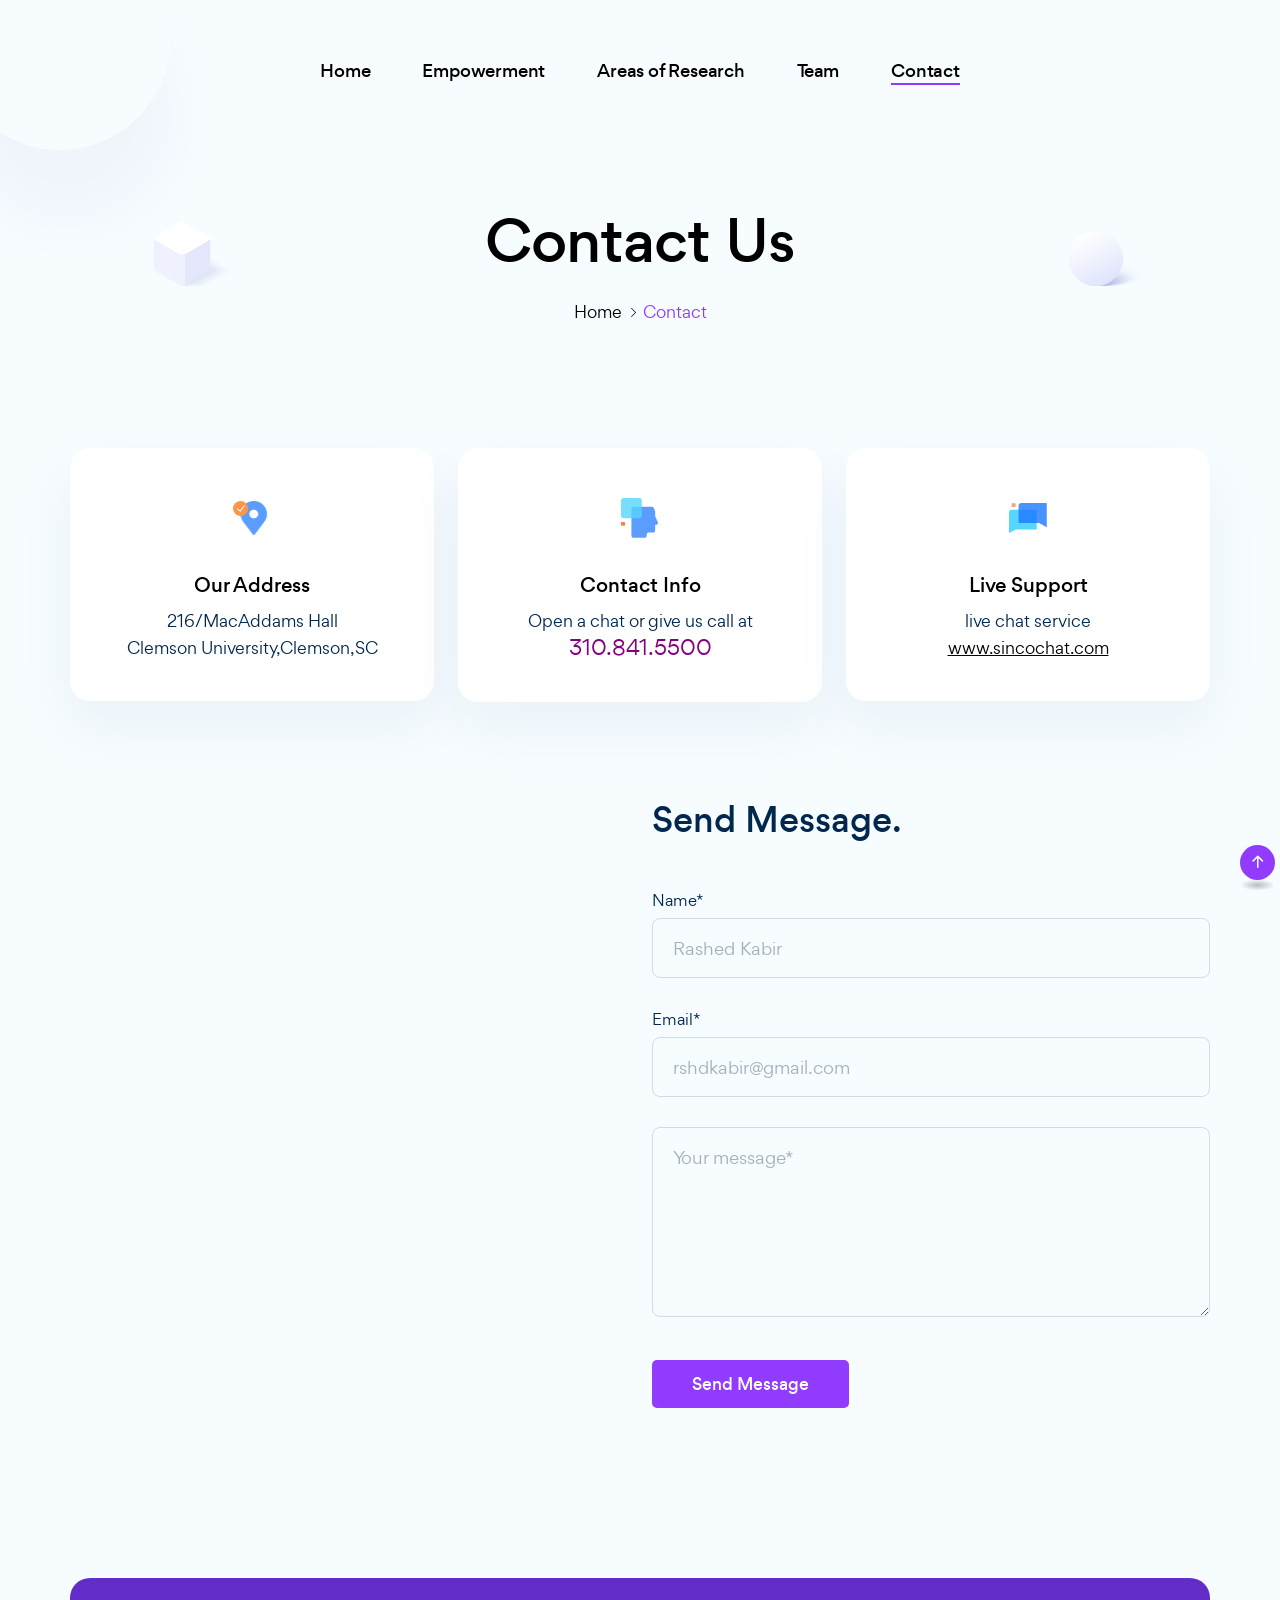
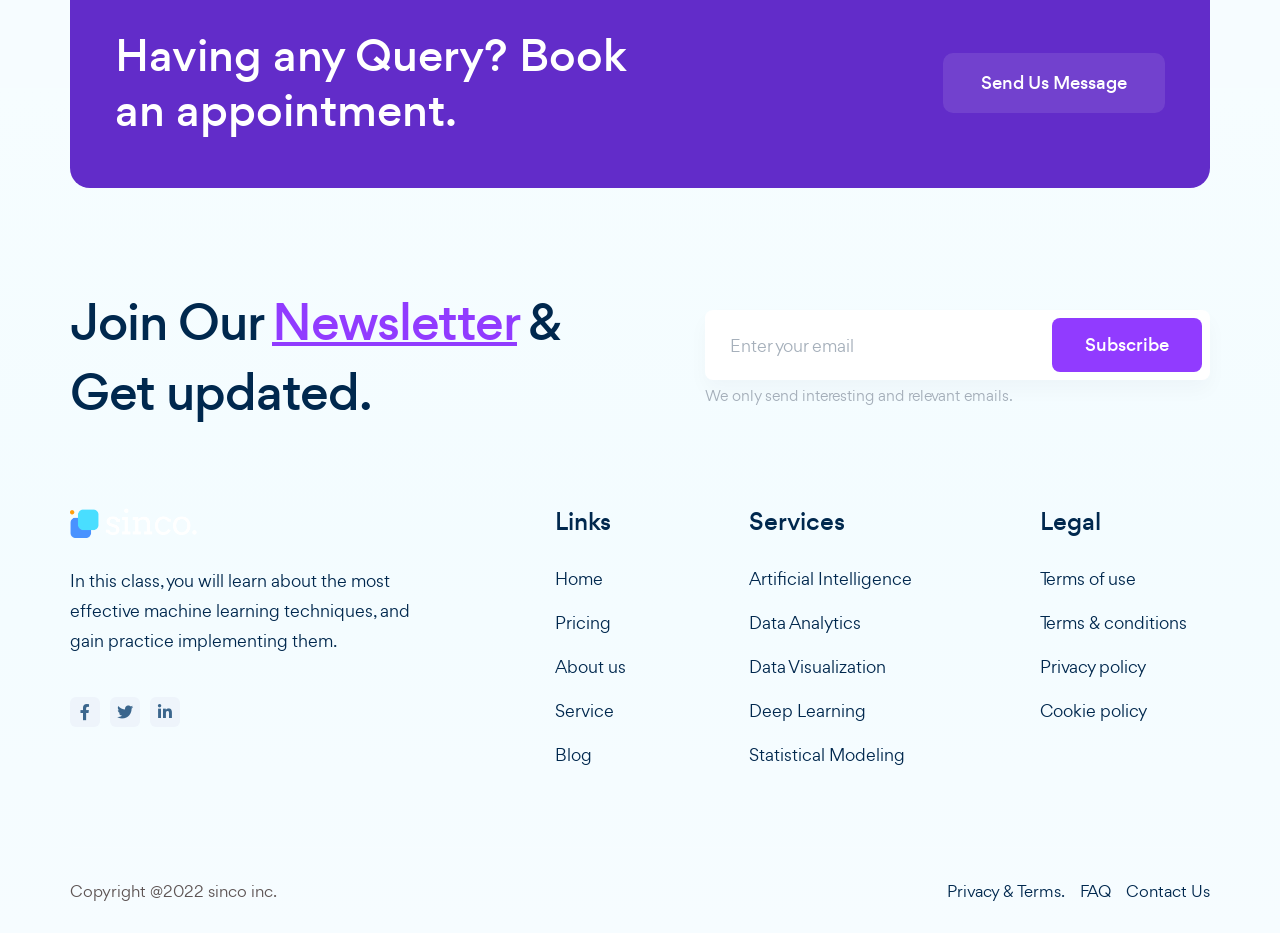
==== contact-us.html @ 226b4c55 "init" ====
<!DOCTYPE html>
<html lang="en">
	<head>
		<meta charset="UTF-8">
		<meta name="keywords" content="Data Science, Analytics, Data, sass, software company">
		<meta name="description" content="Sinco - Data Science & Analytics HTML5 Template is designed especially for the agency, multipurpose and business and those who offer business-related services.">
      	<meta property="og:site_name" content="Sinco">
      	<meta property="og:url" content="https://heloshape.com/">
      	<meta property="og:type" content="website">
      	<meta property="og:title" content="Sinco - Data Science & Analytics HTML5 Template">
		<meta name='og:image' content='images/assets/ogg.png'>
		<!-- For IE -->
		<meta http-equiv="X-UA-Compatible" content="IE=edge">
		<!-- For Resposive Device -->
		<meta name="viewport" content="width=device-width, initial-scale=1.0">
		<!-- For Window Tab Color -->
		<!-- Chrome, Firefox OS and Opera -->
		<meta name="theme-color" content="#913BFF">
		<!-- Windows Phone -->
		<meta name="msapplication-navbutton-color" content="#913BFF">
		<!-- iOS Safari -->
		<meta name="apple-mobile-web-app-status-bar-style" content="#913BFF">
		<title>Sinco - Data Science & Analytics HTML5 Template</title>
		<!-- Favicon -->
		<link rel="icon" type="image/png" sizes="56x56" href="images/fav-icon/icon.png">
		<!-- Main style sheet -->
		<link rel="stylesheet" type="text/css" href="css/style.css" media="all">
        <link rel="stylesheet" type="text/css" href="css/contact.css" media="all">
        <link rel="stylesheet" type="text/css" href="css/team.css" media="all">
		<link rel="stylesheet" type="text/css" href="css/white.css" media="all">
		<!-- responsive style sheet -->
		<link rel="stylesheet" type="text/css" href="css/responsive.css" media="all">

		<!-- Fix Internet Explorer ______________________________________-->
		<!--[if lt IE 9]>
			<script src="http://html5shiv.googlecode.com/svn/trunk/html5.js"></script>
			<script src="vendor/html5shiv.js"></script>
			<script src="vendor/respond.js"></script>
		<![endif]-->	
	</head>

	<body>
		<div class="main-page-wrapper">
			<!-- ===================================================
				Loading Transition
			==================================================== -->
			<section>
				<div id="preloader">
					<div id="ctn-preloader" class="ctn-preloader">
						<div class="animation-preloader">
							<div class="icon"><img src="images/logo/logo_01.svg" alt="" class="m-auto d-block" width="38"></div>
							<div class="txt-loading mt-2">
								<span data-text-preloader="S" class="letters-loading">
									S
								</span>
								<span data-text-preloader="I" class="letters-loading">
									I
								</span>
								<span data-text-preloader="N" class="letters-loading">
									N
								</span>
								<span data-text-preloader="C" class="letters-loading">
									C
								</span>
								<span data-text-preloader="O" class="letters-loading">
									O
								</span>
							</div>
						</div>	
					</div>
				</div>
			</section>


			<!-- 
			=============================================
				Search
			============================================== 
			-->
			<div class="offcanvas offcanvas-top theme-search-form bg-three justify-content-center" tabindex="-1" id="offcanvasTop">
				<button type="button" class="close-btn tran3s" data-bs-dismiss="offcanvas" aria-label="Close"><i class="bi bi-x-lg"></i></button>
				<div class="form-wrapper">
					<form action="#">
						<input type="text" placeholder="Search Keyword....">
					</form>
				</div> <!-- /.form-wrapper -->
			</div>

	<!-- 
			=============================================
				Theme Main Menu
			============================================== 
			-->
			<header class="theme-main-menu sticky-menu theme-menu-four">
				<div class="inner-content">
					<div class="d-flex align-items-center">
						<!-- <div class="logo order-lg-0"><a href="index.html" class="d-block"><img src="images/logo/logo_03.png" alt="" width="90"></a></div> -->

						<!-- <div style="visibility: hidden;" class="right-widget d-flex align-items-center ms-auto order-lg-3">
							<div class="call-button d-none d-xl-block me-5">Call us <a href="#">(+880) 321 782 110</a></div>
							<button class="menu-search-btn tran3s" type="button" data-bs-toggle="offcanvas" data-bs-target="#offcanvasTop" aria-controls="offcanvasTop"><i class="bi bi-search"></i></button>
							<a href="contact-us.html" class="send-msg-btn tran3s d-none d-lg-block">Send us Message</a>
						</div> -->
						
						<!-- /.right-widget -->

						<nav class="navbar navbar-expand-lg order-lg-2">
							<button class="navbar-toggler d-block d-lg-none" type="button" data-bs-toggle="collapse" data-bs-target="#navbarNav" aria-controls="navbarNav" aria-expanded="false" aria-label="Toggle navigation">
						    	<span></span>
						 	</button>
						    <div class="collapse navbar-collapse" id="navbarNav">
						    	<ul class="navbar-nav">
						    		<li class="d-block d-lg-none"><div class="logo"><a href="index.html"><img src="images/logo/logo_01.png" alt="" width="130"></a></div></li>
							        <li class="nav-item dropdown">
							        	<a class="nav-link dropdown-toggle" href="index-main.html" role="button">Home</a>
							        	<ul class="dropdown-menu">
											<li><a href="#" id="home_1" class="dropdown-item"><span>Who We Are?</span></a></li>
							                <li><a href="#" id="home_2" class="dropdown-item"><span>What We do?</span></a></li>
							                <li><a href="#" id="home_3" class="dropdown-item"><span>Use Inspired AI</span></a></li>
							                <li><a href="#" id="home_4" class="dropdown-item"><span>Human-Centric Approach</span></a></li>
						                </ul>
						            </li>
						            <li class="nav-item dropdown">
							        	<a class="nav-link dropdown-toggle" href="index.empowerment.html" role="button">Empowerment</a>
							        	<ul class="dropdown-menu">
							                <li class="dropdown-submenu dropdown">
							                	<a id ="empowerment_1" class="dropdown-item dropdown-toggle" data-bs-toggle="dropdown" data-bs-auto-close="outside" aria-expanded="false" href="#"><span>The empowerment concept</span></a>
							                	<!-- <ul class="dropdown-menu">
									            	<li><a href="about-us1.html" class="dropdown-item"><span>About Us One</span></a></li>
										            <li><a href="about-us2.html" class="dropdown-item"><span>About Us Two</span></a></li>
									            </ul> -->
							                </li>
							                <li class="dropdown-submenu dropdown">
							                	<a id ="empowerment_2" class="dropdown-item dropdown-toggle" data-bs-toggle="dropdown" data-bs-auto-close="outside" aria-expanded="false" href="#"><span>Mutually beneficial</span></a>
							                	<!-- <ul class="dropdown-menu">
									            	<li><a href="service-V1.html" class="dropdown-item"><span>Service One</span></a></li>
										            <li><a href="service-V2.html" class="dropdown-item"><span>Service Two</span></a></li>
										            <li><a href="service-details-V1.html" class="dropdown-item"><span>Service Details</span></a></li>
									            </ul> -->
							                </li>
							                <li class="dropdown-submenu dropdown">
							                	<a id ="empowerment_3"class="dropdown-item dropdown-toggle" data-bs-toggle="dropdown" data-bs-auto-close="outside" aria-expanded="false" href="#"><span>Well-being</span></a>
							                	<!-- <ul class="dropdown-menu">
									            	<li><a href="team.html" class="dropdown-item"><span>Team Member</span></a></li>
										            <li><a href="team-details.html" class="dropdown-item"><span>Team Details</span></a></li>
									            </ul> -->
							                </li>
											<li class="dropdown-submenu dropdown">
							                	<a id ="empowerment_4" class="dropdown-item dropdown-toggle" data-bs-toggle="dropdown" data-bs-auto-close="outside" aria-expanded="false" href="#"><span>Evaluating in Real-life Settings</span></a>
							                	<!-- <ul class="dropdown-menu">
									            	<li><a href="team.html" class="dropdown-item"><span>Team Member</span></a></li>
										            <li><a href="team-details.html" class="dropdown-item"><span>Team Details</span></a></li>
									            </ul> -->
							                </li>
							                <!-- <li class="dropdown-submenu dropdown">
							                	<a class="dropdown-item dropdown-toggle" data-bs-toggle="dropdown" data-bs-auto-close="outside" aria-expanded="false" href="#"><span>Evaluating in real-life settings</span></a>
							                	<ul class="dropdown-menu">
									            	<li><a href="faq.html" class="dropdown-item"><span>Faq</span></a></li>
									            	<li><a href="signin.html" class="dropdown-item"><span>Signin</span></a></li>
									            	<li><a href="sign-up.html" class="dropdown-item"><span>Signup</span></a></li>
							                		<li><a href="404.html" class="dropdown-item"><span>404 Error</span></a></li>
									            </ul>
							                </li> -->
							                <!-- <li><a href="testimonial.html" class="dropdown-item"><span>Testimonials</span></a></li>
							                <li><a href="pricing.html" class="dropdown-item"><span>Our Pricing</span></a></li> -->
						                </ul>
						            </li>
						            <li class="nav-item dropdown">
										<a  class="nav-link dropdown-toggle" href="index-Areas_of_research.html" role="button">Areas of Research</a>
							        	<ul class="dropdown-menu">
							                <li><a id="Areas_of_research_1" href="#" class="dropdown-item"><span>Trustworthy AI</span></a></li>
							                <li><a id="Areas_of_research_2" href="#" class="dropdown-item"><span>Active Learning</span></a></li>
							                <li><a id="Areas_of_research_3" href="#" class="dropdown-item"><span>AI for Social Good</span></a></li>
							                <li> <a id="Areas_of_research_4" href="#" href="portfolio-details-V1.html" class="dropdown-item"><span>Crowdsourcing</span></a></li>
						                </ul>
						            </li>
							        <li class="nav-item dropdown">
							        	<a class="nav-link dropdown-toggle" href="index-team.html" role="button">Team</a>
						                <ul class="dropdown-menu">
							                <li><a href="blog-V1.html" class="dropdown-item"><span>Open Innovation</span></a></li>
							                <li><a href="blog-V2.html" class="dropdown-item"><span>Members</span></a></li>
							                <!-- <li><a href="blog-V3.html" class="dropdown-item"><span>Blog Masonary</span></a></li>
							                <li><a href="blog-V4.html" class="dropdown-item"><span>Blog Standard</span></a></li>
							                <li><a href="blog-details.html" class="dropdown-item"><span>Blog Details</span></a></li> -->
						                </ul>
						            </li>
						            <li class="nav-item active">
							        	<a class="nav-link " href="contact-us.html" role="button">Contact</a>
						            </li>
						    	</ul>
						    	<!-- Mobile Content -->
						    	<div class="mobile-content d-block d-lg-none">
						    		<div class="d-flex flex-column align-items-center justify-content-center mt-70">
						    			<a href="contact-us.html" class="send-msg-btn tran3s mb-10">Send us Message</a>
						    			<div class="call-button">Call us <a href="#">(+880) 321 782 110</a></div>
						    		</div>
						    	</div> <!-- /.mobile-content -->
						    </div>
						</nav>
					</div>
				</div> <!-- /.inner-content -->
			</header>

		
			<!-- 
			=============================================
				Theme Inner Banner
			============================================== 
			-->
			<div class="theme-inner-banner">
				<div class="container">
					<h2 class="intro-title text-center">Contact Us</h2>
					<ul class="page-breadcrumb style-none d-flex justify-content-center">
						<li><a href="index-main.html">Home</a></li>
						<li class="current-page">Contact</li>
					</ul>
					<img src="images/shape/shape_38.svg" alt="" class="shapes shape-one">
					<img src="images/shape/shape_39.svg" alt="" class="shapes shape-two">
				</div>
			</div> <!-- /.theme-inner-banner -->

			
			

			<!-- 
			=============================================
				Contact Section One
			============================================== 
			-->
			
			<div class="contact-section-one mb-170 lg-mb-120">
				<div class="container">
					<div class="row">
						<div class="col-md-4">
							<div class="address-block-two text-center mb-40 sm-mb-20">
								<div class="icon d-flex align-items-center justify-content-center m-auto"><img src="images/icon/icon_17.svg" alt=""></div>
								<h5 class="title">Our Address</h5>
								<p>216/MacAddams Hall<br>Clemson University,Clemson,SC</p>
							</div> <!-- /.address-block-two -->
						</div>
						<div class="col-md-4">
							<div class="address-block-two text-center mb-40 sm-mb-20">
								<div class="icon d-flex align-items-center justify-content-center m-auto"><img src="images/icon/icon_18.svg" alt=""></div>
								<h5 class="title">Contact Info</h5>
								<p>Open a chat or give us call at <br><a href="tel:310.841.5500" class="call">310.841.5500</a></p>
							</div> <!-- /.address-block-two -->
						</div>
						<div class="col-md-4">
							<div class="address-block-two text-center mb-40 sm-mb-20">
								<div class="icon d-flex align-items-center justify-content-center m-auto"><img src="images/icon/icon_19.svg" alt=""></div>
								<h5 class="title">Live Support</h5>
								<p>live chat service <br><a href="#" class="webaddress">www.sincochat.com</a></p>
							</div> <!-- /.address-block-two -->
						</div>
					</div>
				</div>

				<div class="mt-100 lg-mt-70">
					<div class="container">
						<div class="row gx-xxl-5">
							<div class="col-lg-6 d-flex order-lg-last">
								<div class="form-style-one">
									<h3 class="form-title pb-40 lg-pb-20">Send Message.</h3>
									<form action="inc/contact.php" id="contact-form" data-toggle="validator" novalidate="true">
										<div class="messages"></div>
										<div class="row controls">
											<div class="col-12">
												<div class="input-group-meta form-group mb-30">
													<label>Name*</label>
													<input type="text" placeholder="Rashed Kabir" name="name" required="required" data-error="Name is required.">
													<div class="help-block with-errors"></div>
												</div>
											</div>
											
											<div class="col-12">
												<div class="input-group-meta form-group mb-30">
													<label>Email*</label>
													<input type="email" placeholder="rshdkabir@gmail.com" name="email" required="required" data-error="Valid email is required.">
													<div class="help-block with-errors"></div>
												</div>
											</div>
											<div class="col-12">
												<div class="input-group-meta form-group mb-30">
													<textarea placeholder="Your message*" name="message" required="required" data-error="Please,leave us a message."></textarea>
													<div class="help-block with-errors"></div>
												</div>
											</div>
											<div class="col-12"><button class="btn-eight ripple-btn">Send Message</button></div>
										</div>
									</form>
								</div> <!-- /.form-style-one -->
							</div>

							<div class="col-lg-6 d-flex order-lg-first">
								<div class="map-area-one mt-10 me-lg-4 md-mt-50">
									<div class="mapouter">
										<div class="gmap_canvas">
											<iframe class="gmap_iframe" src="https://maps.google.com/maps?width=600&amp;height=400&amp;hl=en&amp;q=dhaka collage&amp;t=&amp;z=12&amp;ie=UTF8&amp;iwloc=B&amp;output=embed"></iframe>
										</div>
									</div>
								</div> <!-- /.map-area-one -->
							</div>
						</div>
					</div>
				</div>
			</div>


			<!-- 
			=============================================
				Fancy Short Banner Five
			============================================== 
			-->
			<div class="fancy-short-banner-five">
				<div class="container">
					<div class="bg-wrapper">
						<div class="row align-items-center">
							<div class="col-lg-6 text-center text-lg-start" data-aos="fade-right">
								<h3 class="pe-xxl-5 md-pb-20">Having any Query? Book an appointment.</h3>
							</div>
							<div class="col-lg-6 text-center text-lg-end" data-aos="fade-left">
								<a href="contact-us.html" class="msg-btn tran3s">Send Us Message</a>
							</div>
						</div>
					</div> <!-- /.bg-wrapper -->
				</div> <!-- /.container -->
			</div> <!-- /.fancy-short-banner-five -->

		

			<!--
			=====================================================
				Footer
			=====================================================
			-->
			<div class="footer-style-four space-fix-one theme-basic-footer">
				<div class="container">
					<div class="inner-wrapper">
						<div class="subscribe-area">
							<div class="row align-items-center">
								<div class="col-md-6">
									<div class="title-style-four sm-pb-20">
										<h4 class="main-title">Join Our <span>Newsletter</span> & Get updated.</h4>
									</div> <!-- /.title-style-four -->
								</div>
								<div class="col-md-6">
									<div class="subscribe-form">
										<form action="#">
											<input type="email" placeholder="Enter your email">
											<button class="ripple-btn tran3s">Subscribe</button>
										</form>
										<p>We only send interesting and relevant emails.</p>
									</div> <!-- /.subscribe-form -->
								</div>
							</div>
						</div> <!-- /.subscribe-area -->
						<div class="row">
							<div class="col-lg-4 footer-intro mb-40">
								<div class="logo"><a href="index.html"><img src="images/logo/logo_01.png" alt="" width="130"></a></div>
								<p>In this class, you will learn about the most effective machine learning techniques, and gain practice implementing them.</p>
								<ul class="d-flex social-icon style-none">
									<li><a href="#"><i class="fab fa-facebook-f"></i></a></li>
									<li><a href="#"><i class="fab fa-twitter"></i></a></li>
									<li><a href="#"><i class="fab fa-linkedin-in"></i></a></li>
								</ul>
							</div>
							<div class="col-lg-2 col-sm-4 ms-auto mb-30">
								<h5 class="footer-title">Links</h5>
								<ul class="footer-nav-link style-none">
									<li><a href="index.html">Home</a></li>
									<li><a href="pricing.html">Pricing</a></li>
									<li><a href="about-us2.html">About us</a></li>
									<li><a href="service-V1.html">Service</a></li>
									<li><a href="blog-V1.html">Blog</a></li>
								</ul>
							</div>
							<div class="col-lg-3 col-sm-4 mb-30">
								<h5 class="footer-title">Services</h5>
								<ul class="footer-nav-link style-none">
									<li><a href="service-details-V1.html">Artificial Intelligence</a></li>
									<li><a href="service-details-V1.html">Data Analytics</a></li>
									<li><a href="service-details-V1.html">Data Visualization</a></li>
									<li><a href="service-details-V1.html">Deep Learning</a></li>
									<li><a href="service-details-V1.html">Statistical Modeling</a></li>
								</ul>
							</div>
							<div class="col-xl-2 col-lg-3 col-sm-4 mb-30">
								<h5 class="footer-title">Legal</h5>
								<ul class="footer-nav-link style-none">
									<li><a href="faq.html">Terms of use</a></li>
									<li><a href="faq.html">Terms & conditions</a></li>
									<li><a href="faq.html">Privacy policy</a></li>
									<li><a href="faq.html">Cookie policy</a></li>
								</ul>
							</div>
						</div>

						<div class="bottom-footer">
							<div class="d-lg-flex justify-content-between align-items-center">
								<ul class="order-lg-1 pb-15 d-flex justify-content-center footer-nav style-none">
									<li><a href="faq.html">Privacy &amp; Terms.</a></li>
									<li><a href="faq.html">FAQ</a></li>
									<li><a href="contact-us.html">Contact Us</a></li>
								</ul>
								<p class="copyright text-center order-lg-0 pb-15">Copyright @2022 sinco inc.</p>
							</div>
						</div>
					</div> <!-- /.inner-wrapper -->
				</div>
			</div> <!-- /.footer-style-four -->


			<button class="scroll-top">
				<i class="bi bi-arrow-up-short"></i>
			</button>
			
			


		<!-- Optional JavaScript _____________________________  -->

    	<!-- jQuery first, then Bootstrap JS -->
    	<!-- jQuery -->
		<script src="vendor/jquery.min.js"></script>
		<!-- Bootstrap JS -->
		<script src="vendor/bootstrap/js/bootstrap.bundle.min.js"></script>
		<!-- AOS js -->
		<script src="vendor/aos-next/dist/aos.js"></script>
		<!-- Slick Slider -->
		<script src="vendor/slick/slick.min.js"></script>
		<!-- js Counter -->
		<script src="vendor/jquery.counterup.min.js"></script>
		<script src="vendor/jquery.waypoints.min.js"></script>
		<!-- Fancybox -->
		<script src="vendor/fancybox/dist/jquery.fancybox.min.js"></script>
		<!-- validator js -->
    	<script src="vendor/validator.js"></script>

		<!-- Theme js -->
		<script src="js/theme.js"></script>
		<script src="js/contact.js"></script>
		</div> <!-- /.main-page-wrapper -->
	</body>
</html>
---- css/style.css ----
/* CSS Document */

/* 
    Created on   : 27/01/2022.
    Theme Name   : Sinco - Data Science & Analytics HTML5 Template
    Version      : 1.0.
    Developed by : (me@heloshape.com) / (www.me.heloshape.com)
   
*/
/**
* Importing necessary  Styles.
**/
/*----- Fonts ----*/
@import url('../fonts/gordita/stylesheet.css');
/*----Bootstrap css ----- */
@import url('../vendor/bootstrap/css/bootstrap.min.css');
/*---- Navbar Css------*/
@import url('navbar.css');
/*----Framework css-----*/
@import url('framework.css');
/*----- Bootstrap Icons ----------*/
@import url('../fonts/bootstrap-icons/font-css.css');
/*---- Font Awesome Icons -------*/
@import url('../fonts/font-awesome/css/all.min.css');
/*----------- Fancybox css -------*/
@import url('../vendor/fancybox/dist/jquery.fancybox.min.css');
/*----------- Slick Slider -------*/
@import url('../vendor/slick/slick.css');
/*----Animate css----*/
@import url('animate.min.css');
@import url('custom-animation.css');
/*---- Progress bar css----*/
@import url('../vendor/skills-master/habilidades.css');
/*-------- AOS css ------*/
@import url('../vendor/aos-next/dist/aos.css');


/*========================================================================================

*************************** Start Styling Your theme from here ***************************

==========================================================================================*/
/*** 
====================================================================
  Theme Color and Root Prefix
====================================================================

 ***/
::-webkit-scrollbar{ width: 5px; }
::-webkit-scrollbar-track { background: #fff;}
::-webkit-scrollbar-thumb { background: #913BFF;border-radius: 0;}
:root {
  --text-color    : rgba(255,255,255,0.7);
  --heading       : #fff;
  --prime-one     : #0066FF;
  --prime-two     : #FF7A41;
  --prime-three   : #913BFF;
  --prime-four    : #7736FF;
  --prime-five    : #6B25FF;
  --gr-one        : linear-gradient(90.43deg, #FF8386 10.07%, #FF171D 99.78%);
}
::selection {
  background-color: #2a2a2a;
  color: #fff;
}
/*----- Switcher ----*/
#switcher {
  position: fixed;
  left: 0;
  top: 150px;
  z-index: 999;
  background: #fff;
  color: #000;
  border-radius: 50%;
  width: 35px;
  height: 35px;
  line-height: 35px;
  font-size: 16px;
  animation: rotated 8s infinite linear;
}
@media (max-width: 575px) { 
  #switcher {top: 90px}
}
/*** 
====================================================================
  Loading Transition
====================================================================

 ***/
.ctn-preloader {
  align-items: center;
  -webkit-align-items: center;
  display: flex;
  display: -ms-flexbox;
  height: 100%;
  justify-content: center;
  -webkit-justify-content: center;
  position: fixed;
  left: 0;
  top: 0;
  width: 100%;
  z-index: 999999;
  background: #330C80;
}
.ctn-preloader .animation-preloader {
  position: absolute;
  z-index: 100;
  text-align: center;
}
.ctn-preloader .animation-preloader .icon {display: inline-block; position: relative;}
.ctn-preloader .animation-preloader .txt-loading {user-select: none;}
.ctn-preloader .animation-preloader .txt-loading .letters-loading:before {
  animation: letters-loading 4s infinite;
  color: var(--prime-three);
  content: attr(data-text-preloader);
  left: 0;
  opacity: 0;
  top:0;
  line-height: 30px;
  position: absolute;
}
.ctn-preloader .animation-preloader .txt-loading .letters-loading {
  font-family: 'gorditabold';
  letter-spacing: 12px;
  display: inline-block;
  color: rgb(145 59 255 / 15%);
  position: relative;
  font-size: 30px;
  line-height: 30px;
}
.ctn-preloader .animation-preloader .txt-loading .letters-loading:nth-child(2):before {animation-delay: 0.2s;}
.ctn-preloader .animation-preloader .txt-loading .letters-loading:nth-child(3):before {animation-delay: 0.4s;}
.ctn-preloader .animation-preloader .txt-loading .letters-loading:nth-child(4):before {animation-delay: 0.6s;}
.ctn-preloader .animation-preloader .txt-loading .letters-loading:nth-child(5):before {animation-delay: 0.8s;}
.ctn-preloader .animation-preloader .txt-loading .letters-loading:nth-child(6):before { animation-delay: 1s;}
.ctn-preloader .animation-preloader .txt-loading .letters-loading:nth-child(7):before { animation-delay: 1.2s;}
.ctn-preloader .animation-preloader .txt-loading .letters-loading:nth-child(8):before { animation-delay: 1.4s;}
.loaded .animation-preloader {
  opacity: 0;
  transition: 0.3s ease-out;
}
@keyframes spinner {
  to {
    transform: rotateZ(360deg);
  }
}
@keyframes letters-loading {
  0%,
  75%,
  100% {
    opacity: 0;
    transform: rotateY(-90deg);
  }

  25%,
  50% {
    opacity: 1;
    transform: rotateY(0deg);
  }
}
@media screen and (max-width: 500px) {
  .ctn-preloader .animation-preloader .txt-loading .letters-loading {font-size: 40px; letter-spacing: 10px;}
}
/*^^^^^^^^^^^^^^^^^^^^ Global Prefix ^^^^^^^^^^^^^^^^^^^^^*/
.main-page-wrapper {overflow-x:hidden;}
body {
  font-family: 'gorditaregular';
  font-weight: normal;
  font-size: 20px;
  position: relative;
  line-height: 2em;
  color: var(--text-color);
  background: #330C80;
}
.body-bg-two {background: #651dff;}
.h1,h1,.h2,h2,.h3,h3,.h4,h4,.h5,h5,.h6,h6 {color: var(--heading); font-weight: normal;}
.h1,h1 {font-size: 80px;}
.h2,h2 {font-size: 52px;}
.h3,h3 {font-size: 36px;}
.h4,h4 {font-size: 24px;}
.h5,h5 {font-size: 24px; font-family: 'gorditamedium';}
.h6,h6 {font-size: 20px; font-family: 'gorditamedium';}
::-webkit-input-placeholder {color: rgba(255,255,255, 0.6);}
:-ms-input-placeholder { color: rgba(255,255,255, 0.6);}
::placeholder {color: rgba(255,255,255, 0.6);}
/*^^^^^^^^^^^^^^^^^^^^ Prefix Classes ^^^^^^^^^^^^^^^^^^^^^*/
.tran3s,.svg path {transition: all 0.3s ease-in-out;}
.tran4s {transition: all 0.4s ease-in-out;}
.tran5s {transition: all 0.5s ease-in-out;}
.tran6s {transition: all 0.6s ease-in-out;}
.text-lg {font-size: 24px;}
.style-none {list-style: none; padding-left: 0; margin-bottom: 0;}
.shapes {position: absolute; z-index: -1;}
.border-top {border-top: 1px solid rgba(255, 255, 255, 0.2) !important;}
.border-bottom {border-bottom: 1px solid rgba(255, 255, 255, 0.2) !important;}
/*^^^^^^^^^^^^^^^^^^^^ Scroll Top ^^^^^^^^^^^^^^^^^^^^^*/
.scroll-top {
  width:35px;
  height:35px;
  line-height: 35px;
  position: fixed;
  bottom: 20px;
  right: 5px;
  z-index: 99;
  text-align: center;
  color: #fff;
  font-size: 25px;
  cursor: pointer;
  border-radius: 50%;
  background: var(--prime-three);
  display: none;
  transition: all 0.3s ease-in-out;
}
.scroll-top:after {
  position: absolute;
  z-index: -1;
  content: '';
  top: 100%;
  left: 5%;
  height: 10px;
  width: 90%;
  opacity: 1;
  background: radial-gradient(ellipse at center, rgba(0, 0, 0, 0.25) 0%, rgba(0, 0, 0, 0) 80%);
}
/*^^^^^^^^^^^^^^^^^^^^ Section Title ^^^^^^^^^^^^^^^^^^^^^^*/
.title-style-one .sc-title {
  display: inline-block;
  line-height: 30px;
  border-radius: 20px;
  background: rgba(255, 255, 255, 0.1);
  padding: 0 18px;
  font-size: 13px;
  text-transform: uppercase;
  letter-spacing: 2px;
  color: #fff;
  margin-bottom: 20px;
}
.title-style-one .sc-title-two {
  line-height: 30px;
  font-size: 15px;
  text-transform: uppercase;
  letter-spacing: 2px;
  color: rgba(0, 40, 78, 0.5);
  margin-bottom: 14px;
}
.title-style-one .sc-title-three {
  font-family: 'gorditamedium';
  display: inline-block;
  line-height: 30px;
  border-radius: 20px;
  background: rgba(255, 255, 255, 0.1);
  padding: 0 21px;
  font-size: 12px;
  text-transform: uppercase;
  letter-spacing: 2px;
  color: rgba(255, 255, 255, 0.75);
  margin-bottom: 20px;
}
.title-style-one .sc-title-four {
  font-size: 16px;
  text-transform: uppercase;
  letter-spacing: 2px;
  color: rgba(255, 255, 255, 0.8);
  margin-bottom: 2px;
}
.title-style-one .sub-title {font-size: 21px; line-height: 1.65em;}
.title-style-one.white-vr .sub-title {color: rgba(255, 255, 255, 0.8);}
.title-style-one .sc-title-five {
  font-family: 'gorditamedium';
  display: inline-block;
  line-height: 28px;
  border-radius: 5px;
  background: rgba(255, 255, 255, 0.1);
  padding: 0 20px;
  font-size: 13px;
  text-transform: uppercase;
  letter-spacing: 2px;
  color: rgba(255, 255, 255, 0.7);
  margin-bottom: 12px
}
.title-style-one .main-title {
  font-family: 'gorditamedium';
  font-size: 58px;
  line-height: 1.34em;
  letter-spacing: -1px;
}
.title-style-one.white-vr .main-title {color: #fff;}
.title-style-one .main-title.md {font-size: 39px;}
.title-style-two .sc-title {
  font-size: 15px;
  text-transform: uppercase;
  letter-spacing: 2px;
  color: rgba(255, 255, 255, 0.7);
  margin-bottom: 2px;
}
.title-style-two .main-title {
  font-family: 'gorditamedium';
  font-size: 72px;
  line-height: 1.15em;
  color: #fff;
}
.title-style-two .sub-title {
  color: #fff;
  font-size: 21px;
  line-height: 1.65em;
  padding-top: 25px;
}
.title-style-three .main-title {
  font-family: 'gorditamedium';
  font-size: 60px;
  line-height: 1.31em;
  letter-spacing: -1px;
  margin: 0;
}
.title-style-three .main-title span {
  color: var(--prime-three);
  text-decoration: underline;
  text-decoration-thickness: 4px;
}
.title-style-three .sc-title {
  display: inline-block;
  line-height: 28px;
  border-radius: 15px;
  background: rgba(145, 59, 255, 0.15);
  padding: 0 18px;
  font-size: 12px;
  text-transform: uppercase;
  letter-spacing: 1.5px;
  color: #fff;
  margin-bottom: 20px;
}
.title-style-four .main-title {
  font-family: 'gorditamedium';
  font-size: 50px;
  line-height: 1.4em;
  letter-spacing: -1px;
  margin: 0;
}
.title-style-four .main-title span {
  color: var(--prime-three);
  text-decoration: underline;
  text-decoration-thickness: 4px;
}
.title-style-five .main-title {
  font-family: 'gorditamedium';
  font-size: 45px;
  line-height: 1.22em;
  letter-spacing: -1px;
  margin: 0;
}
.title-style-five .upper-title {
  font-size: 14px;
  text-transform: uppercase;
  letter-spacing: 1px;
}
/*^^^^^^^^^^^^^^^^^^^^^ Theme Button ^^^^^^^^^^^^^^^^^^^^^^*/
.ripple-btn {position: relative;}
.ripple-btn:before {
  content: '';
  position: absolute;
  width: 100px;
  height: 100px;
  left: 50%;
  top: 50%;
  margin: -50px 0 0 -50px;
  transform: scale(0);
  border-radius: 50%;
  background: rgba(255, 255, 255, 0.5);
}
.ripple-btn:hover:before {
  transform: scale(1);
  opacity: 0;
  transition: all 0.5s ease-in-out;
}
body .btn-one {
  font-family: 'gorditamedium';
  font-size: 18px;
  text-transform: capitalize;
  color: #fff;
  line-height: 55px;
  border-radius: 7px;
  letter-spacing: 0.6px;
  padding: 0 45px;
  position: relative;
  background: var(--prime-one);
  z-index: 1;
  transition: all 0.3s ease-in-out;
}
body .btn-one.xs {padding: 0 26px;}
body .btn-one i {font-size: 11px; margin-left: 3px;}
body .btn-one:hover {background: var(--prime-two);}
body .btn-two {
  font-size: 17px;
  color: #fff;
  padding: 0 33px;
  line-height: 43px;
  border: 1px solid #fff;
  border-radius: 30px;
  box-shadow: 0px 15px 30px rgba(0, 38, 95, 0.02);
  transition: all 0.3s ease-in-out;
}
body .btn-two i {font-size: 12px; margin-left: 6px;}
body .btn-two:hover {
  background: var(--prime-two);
  border-color: var(--prime-two);
}
body .btn-three {
  display: inline-block;
  position: relative;
  font-size: 17px;
  color: rgba(255, 255, 255, 0.6);
  letter-spacing: 0.1px;
  line-height: initial;
}
body .btn-three:before {
  content: '';
  position: absolute;
  left: 0;
  bottom: -4px;
  height: 2px;
  width: 100%;
  background: rgba(255, 255, 255, 0.5);
}
body .btn-three a {
  font-family: 'gorditamedium';
  color: #fff;
  transition: all 0.3s ease-in-out;
}
body .btn-three a i {
  font-size: 10px;
  width: 19px;
  height: 15px;
  line-height: 15px;
  padding: 0 5px;
  background: var(--prime-two);
  text-align: center;
  color: #fff;
  border-radius: 20px;
  display: inline-block;
  vertical-align: 2px;
  margin-left: 6px;
  padding-left: 7px;
  transition: all 0.3s ease-in-out;
}
body .btn-three a:hover i,
body .btn-three.rev a i {background: var(--prime-one);}
body .btn-three a:hover {color: var(--prime-one);}
body .btn-three.rev a:hover i,
body .btn-three.color-three a:hover i {background: var(--prime-two);}
body .btn-three.rev a:hover,
body .btn-three.color-three a:hover {color: var(--prime-two);}
body .btn-three.color-three a i {background: var(--prime-three);}
body .btn-four {
  font-family: 'gorditamedium';
  font-size: 18px;
  text-transform: capitalize;
  color: #fff;
  line-height: 50px;
  border-radius: 30px;
  padding: 0 42px;
  position: relative;
  background: var(--prime-one);
  z-index: 1;
  transition: all 0.3s ease-in-out;
}
body .btn-four i{ font-size: 12px; margin-left: 4px; vertical-align: 1px; }
body .btn-four:hover {background: var(--prime-two);}
body .btn-five {
  font-family: 'gorditamedium';
  font-size: 17px;
  text-transform: capitalize;
  color: #fff;
  line-height: 45px;
  border-radius: 5px;
  padding: 0 40px;
  position: relative;
  background: var(--prime-one);
  z-index: 1;
  transition: all 0.3s ease-in-out;
}
body .btn-five:hover {background: var(--prime-two);}
body .btn-six {
  font-family: 'gorditamedium';
  font-size: 17px;
  color: #fff;
  line-height: 48px;
  border-radius: 60px;
  padding: 0 40px;
  position: relative;
  background: var(--gr-one);
  z-index: 1;
}
body .btn-six i {font-size: 12px; margin-left: 3px;}
body .btn-six:after {
  content: '';
  position: absolute;
  width: 100%;
  height: 100%;
  top: 0;
  left: 0;
  z-index: -1;
  border-radius: 60px;
  opacity: 0;
  transition: all 0.3s ease-in-out;
  background: linear-gradient(90.43deg, #FF171D 10.07%,  #FF8386 99.78%);
}
body .btn-six:hover:after {opacity: 1;}
body .btn-seven {
  font-family: 'gorditamedium';
  font-size: 17px;
  color: #fff;
  line-height: 48px;
  border: 1px solid rgba(255, 255, 255, 0.8);
  border-radius: 50px;
  padding: 0 42px;
  position: relative;
  z-index: 1;
  transition: all 0.3s ease-in-out;
}
body .btn-seven:hover {
  background: var(--prime-three);
  border-color: var(--prime-three);
  color: #fff;
}
body .btn-eight {
  font-family: 'gorditamedium';
  font-size: 17px;
  color: #fff;
  line-height: 48px;
  border-radius: 5px;
  padding: 0 40px;
  background: var(--prime-three);
  position: relative;
  z-index: 1;
  transition: all 0.3s ease-in-out;
}
body .btn-eight:hover {
  background: var(--prime-one);
}
/*^^^^^^^^^^^^^^^^^^^^^^^ Pagination ^^^^^^^^^^^^^^^^^^^^^^*/
.page-pagination-one ul {margin: 0 -6px;}
.page-pagination-one ul li {padding: 0 6px;}
.page-pagination-one ul li a {
  width: 38px;
  height: 38px;
  line-height: 38px;
  font-size: 19px;
  border: 1px solid #EDEDED;
  border-radius: 50%;
  color: #fff;
  text-align: center;
  transition: all 0.3s ease-in-out;
}
.page-pagination-one ul li.active a,
.page-pagination-one ul li a:hover,
.page-pagination-one ul li.arrow a:hover {
  border-color: var(--prime-three);
  background: var(--prime-three);
}
.page-pagination-one ul li.arrow a {background: rgba(145, 59, 255, 0.15);}
/*^^^^^^^^^^^^^^^^^^^^^ Theme Menu ^^^^^^^^^^^^^^^^^^^^^^^^*/
.theme-menu-one {padding-left: 40px; padding-right: 40px;}
.theme-menu-one .navbar {margin-left: 140px;}
.theme-main-menu {
  position: absolute;
  z-index: 99;
  top:0;
  left:0;
  right: 0;
  padding-top: 35px;
  padding-bottom: 35px;
  transition: all 0.4s ease-out;
}
.theme-main-menu.sticky-menu.fixed {
  position: fixed;
  z-index: 990;
  padding-top: 5px; 
  padding-bottom: 5px;
  background: #2a0572;
  box-shadow: 0 13px 35px -12px rgb(149 149 149 / 5%);
}
.theme-main-menu .inner-content {position: relative;}
/*.theme-main-menu .login-btn {margin-right: 35px;}
.theme-main-menu .login-btn span {
  font-family: 'gorditamedium';
  font-size: 18px;
  margin: 0 0 0 12px;
  transition: all 0.3s ease-in-out;
  color: #6B839A;
}
.theme-main-menu .login-btn:hover span {text-decoration: underline;}*/
.theme-main-menu .req-demo-btn {
  font-family: 'gorditamedium';
  font-size: 17px;
  line-height: 53px;
  color: var(--prime-two);
  padding: 0 30px;
  border: 1px solid var(--prime-two);
  border-radius: 10px;
}
.theme-main-menu .req-demo-btn:hover {background: var(--prime-two); color: #fff;}
.theme-main-menu .menu-search-btn {
  width: 50px;
  height: 50px;
  border: 1px solid rgba(255, 255, 255, 0.5);
  border-radius: 50%;
  font-size: 20px;
  color: #fff;
  margin-right: 30px;
}
.theme-main-menu .menu-search-btn:hover {background: var(--prime-one); color: #fff; border-color: var(--prime-one);}
.theme-search-form {
  background: var(--prime-one);
  border: none;
  height: 60vh;
  min-height: 420px;
  padding: 0 12px;
}
.theme-search-form.bg-two {background: var(--prime-two);}
.theme-search-form.bg-three {background: var(--prime-three);}
.theme-search-form .close-btn {
  position: absolute;
  right: 30px;
  top: 30px;
  color: rgba(255, 255, 255, 0.85);
  font-size: 22px;
  box-shadow: none;
}
.theme-search-form .close-btn:hover,.theme-search-form .close-btn:focus {color: rgba(255, 255, 255, 1);}
.theme-search-form form {
  height: 70px;
  max-width: 940px;
  margin: 0 auto;
  position: relative; 
}
.theme-search-form form input {
  font-family: 'gorditamedium';
  width: 100%;
  height: 100%;
  display: block;
  border: none;
  border-bottom: 2px solid rgba(255, 255, 255, 0.8);
  border-radius: 0px;
  padding: 0;
  background: transparent;
  font-size: 40px;
  color: #fff;
}
.theme-search-form form ::-webkit-input-placeholder {color: rgba(255, 255, 255, 0.85);}
.theme-search-form form :-ms-input-placeholder { color: rgba(255, 255, 255, 0.85);}
.theme-search-form form ::placeholder {color: rgba(255, 255, 255, 0.85);}
/*^^^^^^^^^^^^^^^^^^^^^ Theme Menu Two ^^^^^^^^^^^^^^^^^^^^^^^^*/
.theme-main-menu.theme-menu-two {padding-top: 25px;}
.theme-main-menu.sticky-menu.fixed .top-header {display: none;}
.theme-menu-two .top-header {padding-bottom: 30px;}
.theme-main-menu .get-in-touch-btn {
  font-family: 'gorditamedium';
  font-size: 18px;
  width: 190px;
  line-height: 50px;
  border: 1px solid var(--prime-one);
  background: var(--prime-one);
  color: #fff;
  text-align: center;
  border-radius: 8px;
  transition: all 0.3s ease-in-out;
}
.theme-main-menu .get-in-touch-btn:hover {
  background: transparent;
}
.theme-main-menu .call-button {
  font-family: 'gorditamedium';
  font-size: 17px;
}
.theme-main-menu .call-button a {
  color: #fff;
  text-decoration: underline;
  margin-left: 8px;
  transition: all 0.3s ease-in-out;
}
.theme-main-menu .lang-dropdown button {
  font-family: 'gorditamedium';
  color: #6B839A;
  font-size: 16px;
  border: none;
  padding: 0 15px 0 0;
  line-height: initial;
  position: relative;
}
.theme-main-menu .lang-dropdown button:after {display: none;}
.theme-main-menu .lang-dropdown button:before {
  content: "\f282";
  font-family: bootstrap-icons !important;
  position: absolute;
  right: 0;
  font-size: 13px;
  line-height: 23px;
}
.theme-main-menu .lang-dropdown .dropdown-menu {
  border: 1px solid rgba(0, 0, 0, 0.05);
  padding: 0;
  min-width: 130px;
}
.theme-main-menu .lang-dropdown .dropdown-item {
  line-height: 35px;
  padding: 0 15px;
  font-size: 15px;
  transition: all 0.3s ease-in-out;
}
.theme-main-menu .lang-dropdown .dropdown-item:hover {background: var(--prime-one); color: #fff;}
.theme-main-menu.theme-menu-two .login-btn {margin-right: 80px;}
/*^^^^^^^^^^^^^^^^^^^^^ Theme Menu Three ^^^^^^^^^^^^^^^^^^^^^^^^*/
.theme-menu-three .navbar .navbar-nav .nav-link {color: #fff;}
.theme-menu-three .navbar .navbar-nav .nav-item.active .nav-link,
.theme-menu-three .navbar .navbar-nav .nav-item:hover .nav-link {color: var(--prime-two);}
.theme-main-menu.theme-menu-three .menu-search-btn,
.theme-main-menu.theme-menu-three .req-demo-btn {
  border-color: #fff;
  color: #fff;
}
.theme-main-menu.theme-menu-three .menu-search-btn:hover,
.theme-main-menu.theme-menu-three .req-demo-btn:hover {
  background: var(--prime-two);
  border-color: var(--prime-two);
}
.theme-main-menu.theme-menu-three.sticky-menu.fixed {background: #5218d3;}
/*^^^^^^^^^^^^^^^^^^^^^ Theme Menu Four ^^^^^^^^^^^^^^^^^^^^^^^^*/
.theme-menu-four {
  padding-left: 40px; 
  padding-right: 40px;
}
.theme-menu-four .navbar {margin-left: 145px;}
.theme-menu-four:before {
  content: '';
  position: absolute;
  border-radius: 50%;
  width: 220px;
  height: 220px;
  left: -50px;
  top: -70px;
  background: rgba(255, 255, 255, 0.05);
  box-shadow: 6px 73px 62px rgba(0, 12, 119, 0.03);
  z-index: -1;
}
.theme-menu-four.sticky-menu.fixed:before {display: none;}
.theme-main-menu .send-msg-btn {
  font-family: 'gorditamedium';
  font-size: 18px;
  width: 200px;
  line-height: 55px;
  color: #fff;
  background: var(--prime-three);
  text-align: center;
  border-radius: 9px;
  transition: all 0.3s ease-in-out;
}
.theme-main-menu .send-msg-btn:hover {background: var(--prime-one);}
.theme-main-menu.theme-menu-four .menu-search-btn:hover {
  background: var(--prime-three); 
  border-color: var(--prime-three);
}
.theme-menu-four .navbar .navbar-nav .nav-link:before {
  content: '';
  position: absolute;
  width: 100%;
  height: 2px;
  background: var(--prime-three);
  left: 0;
  bottom: 13px;
  transform: scale(0 , 1);
  transform-origin: 0 100%;
  opacity: 0;
  transition: all 0.3s ease-in-out;
}
.theme-menu-four .navbar .navbar-nav .nav-item.active .nav-link:before,
.theme-menu-four .navbar .navbar-nav .nav-item:hover .nav-link:before {
  opacity: 1;
  transform: scale(1.0);
}
.theme-menu-four .navbar .dropdown-menu .dropdown:hover>.dropdown-item,
.theme-menu-four .navbar .dropdown-menu .dropdown-item.active,
.theme-menu-four .navbar .dropdown-menu .dropdown-item:hover {background: var(--prime-three);}
.theme-menu-four .navbar .dropdown-toggle::after,
.theme-menu-four .navbar-toggler {background: var(--prime-three);}
/*^^^^^^^^^^^^^^^^^^^^^ Theme Hero Banner One ^^^^^^^^^^^^^^^^^^^^^^^^*/
.hero-banner-one {
  position: relative;
  z-index: 1;
  padding: 220px 0 100px;
}
.hero-banner-one .slogan {
  display: inline-block;
  line-height: initial;
  border-radius: 20px;
  padding: 5px 10px 5px 20px;
  background: rgba(255, 255, 255, 0.1);
  font-size: 16px;
  color: #fff;
  letter-spacing: 0.7px;
}
.hero-banner-one .slogan strong {font-weight: bold;}
.hero-banner-one .slogan i {
  font-size: 12px;
  width: 30px;
  line-height: 22px;
  background: #738BAE;
  text-align: center;
  color: #fff;
  border-radius: 20px;
  display: inline-block;
  margin-left: 18px;
  padding-left: 3px;
  transition: all 0.3s ease-in-out;
}
.hero-banner-one .slogan:hover i {background: var(--prime-one);}
.hero-banner-one .hero-heading {
  font-size: 82px;
  font-family: 'gorditamedium';
  line-height: 1.18em;
  margin: 42px 0 55px;
  letter-spacing: -1px;
}
.hero-banner-one .help-btn {
  font-size: 16px;
  color: rgba(255, 255, 255, 0.85);
  letter-spacing: 0.4px;
}
.hero-banner-one .help-btn a {
  color: var(--prime-two);
  text-decoration: underline;
  transition: all 0.3s ease;
}
.hero-banner-one .help-btn a:hover {letter-spacing: 0.6px;}
.hero-banner-one .illustration-holder {
  position: absolute;
  right: 0;
  top: 0;
  bottom: 0;
  left: 0;
  padding: 11% 3% 0 0;
  z-index: -1;
}
.hero-banner-one .illustration-holder .main-illustration {max-width: 45%;}
.hero-banner-one .illustration-holder .bg-shape {
  right: 0;
  top: 58px;
}
.hero-banner-one .illustration-holder .shape-one {
  top: 37%;
  right: 22.7%;
  width: 2.25%;
  animation: jumpTwo 7s infinite linear;
}
.hero-banner-one .illustration-holder .shape-two {
  top: 35%;
  right: 6%;
  width: 2.72%;
  animation: jumpThree 7s infinite linear;
}
.hero-banner-one .illustration-holder .shape-three {
  top: 74%;
  right: 31.7%;
  width: 1.52%;
  animation: jumpFour 4s infinite linear;
}
.hero-banner-one .illustration-holder .shape-four {
  top: 81%;
  right: 26.9%;
  width: 1.52%;
  animation: jumpFive 4s infinite linear;
}
.hero-banner-one .illustration-holder .shape-five {
  top: 92%;
  right: 10.9%;
  width: 1.52%;
  animation: jumpFour 4s infinite linear;
}
.hero-banner-one .illustration-holder .shape-six {
  top: 79%;
  right: 2.9%;
  width: 1.52%;
  animation: jumpFive 4s infinite linear;
}
.hero-banner-one .illustration-holder .shape-seven {
  top: 85%;
  right: 13.9%;
  width: 7.26%;
  animation: prXOne 4s infinite linear;
}
.hero-banner-one .illustration-holder .card-one {
  position: absolute;
  width: 300px;
  right: 32%;
  bottom: 2%;
  padding: 22px 15px 15px 95px;
  background: #482A9F;
  border-radius: 14px;
  box-shadow: 0px 25px 60px rgba(0, 106, 204, 0.05);
  animation: jumpFive 5s infinite linear;
  z-index: 1;
}
.hero-banner-one .illustration-holder h6 {
  font-family: 'gorditamedium';
  font-size: 20px;
  line-height: 1.35em;
  margin: 0;
}
.hero-banner-one .illustration-holder .info {
  display: block;
  font-size: 12px;
  text-transform: uppercase;
  letter-spacing: 1.5px;
  margin-top: 8px;
}
.hero-banner-one .illustration-holder .card-one .icon {
  width: 44px;
  height: 44px;
  font-size: 20px;
  color: #fff;
  text-align: center;
  line-height: 44px;
  position: absolute;
  left: 25px;
  top: 25px;
  border-radius: 50%;
  background: var(--prime-two);
}
.hero-banner-one .illustration-holder .card-two {
  position: absolute;
  width: 230px;
  right: 17%;
  bottom: -9%;
  padding: 20px 5px;
  text-align: center;
  background: #482A9F;
  border-radius: 10px;
  box-shadow: 0px 25px 60px rgba(5, 77, 142, 0.06);
  animation: jumpFour 5s infinite linear;
  z-index: 1;
}
.hero-banner-one .illustration-holder .card-two .icon {
  width: 25px;
  height: 25px;
  font-size: 14px;
  color: #fff;
  text-align: center;
  line-height: 25px;
  position: absolute;
  right: -12px;
  top: -12px;
  border-radius: 50%;
  background: var(--prime-one);
}
/*^^^^^^^^^^^^^^^^^^^^^ Feature Section One ^^^^^^^^^^^^^^^^^^^^^^^^*/
.fancy-feature-one .sub-heading {line-height: 1.8em;}
.fancy-feature-one .slider-wrapper {
  position: absolute;
  top: 0;
  bottom: 0;
  right: -11vw;
  width: 72vw;
  margin: 0 -24px;
}
.block-style-one {
  background: #482A9F;
  border-radius: 20px;
  padding: 65px 30px 50px;
  transition: all 0.3s ease-in-out;
}
.block-style-one .icon {height: 112px;}
.block-style-one .icon img {max-height: 100%;}
.block-style-one h5 {
  font-family: 'gorditamedium';
  font-size: 24px;
  line-height: 1.66em;
  letter-spacing: 0.5px;
}
.service_slider_one .item {margin: 0 24px;}
/*^^^^^^^^^^^^^^^^^^^^^ Feature Section Two ^^^^^^^^^^^^^^^^^^^^^^^^*/
.fancy-feature-two {z-index: 3;}
.block-style-two ul.list-item li {
  font-family: 'gorditamedium';
  font-size: 19px;
  line-height: 1.7em;
  color: #fff;
  position: relative;
  padding-left: 33px;
  margin-bottom:13px;
}
.block-style-two ul.list-item li:before {
  content: "\f633";
  font-family: bootstrap-icons !important;
  font-size: 13px;
  position: absolute;
  left: 0;
  top: 1px;
  color: #fff;
}
.block-style-two .nav-tabs {border: none; margin: 40px 0 20px;}
.block-style-two .nav-tabs button {
  font-size: 17px;
  color: #fff;
  border: none;
  border-radius: 5px;
  line-height: 35px;
  padding: 0 20px;
  background: rgba(255, 255, 255, 0.1);
  margin-bottom: 12px;
}
.block-style-two .nav-tabs button.active {background: var(--prime-two); color: #fff;}
.fancy-feature-two .illustration-holder {
  position: absolute;
  left: 0;
  top: 50%;
  width: 49vw;
  z-index: -1;
  transform: translateY(-50%);
}
.fancy-feature-two .illustration-holder .shape-one {
  top: 30%;
  left: 19.5%;
  width: 2.98%;
  z-index: 1;
  animation: jumpFour 3s infinite linear;
}
.fancy-feature-two .illustration-holder .shape-two {
  top: 25%;
  right: 32.5%;
  width: 2.98%;
  z-index: 1;
  animation: jumpFive 3s infinite linear;
}
.fancy-feature-two .illustration-holder .shape-three {
  bottom: 31%;
  right: 24.5%;
  width: 2.98%;
  z-index: 1;
  animation: jumpFour 3s infinite linear;
}
.fancy-feature-two .illustration-holder .shape-four {
  top: 41.8%;
  left: 22.4%;
  width: 3.41%;
  z-index: 1;
}
.fancy-feature-two .illustration-holder .shape-five {
  top: 46.8%;
  right: 16.4%;
  width: 3.41%;
  z-index: 1;
}
.fancy-feature-two .illustration-holder .shape-six {
  top: 44.5%;
  left: 26.95%;
  width: 10.21%;
  z-index: 1;
}
.fancy-feature-two .illustration-holder .shape-seven {
  top: 44.1%;
  right: 37.6%;
  width: 14.7%;
  z-index: 1;
}
/*--- Illustration Two ---*/
.fancy-feature-two .illustration-holder-two {
  position: absolute;
  left: 0;
  top: 53%;
  width: 52.2vw;
  z-index: -1;
  transform: translateY(-50%);
}
.fancy-feature-two .illustration-holder-two .shape-one {
  top: 18.5%;
  left: 31.8%;
  width: 24%;
  z-index: 1;
  animation: jumpThree 4s infinite linear;
}
.fancy-feature-two .illustration-holder-two .shape-two {
  bottom: 27.6%;
  left: 18.7%;
  width: 8.6%;
  z-index: 1;
}
.fancy-feature-two .illustration-holder-two .shape-three {
  bottom: 28.1%;
  right: 27.99%;
  width: 8.6%;
  z-index: 1;
}
.fancy-feature-two .illustration-holder-two .shape-four {
  top: 20%;
  right: 18%;
  width: 10.5%;
  z-index: 1;
  animation: jumpFive 4s infinite linear;
}
.fancy-feature-two .illustration-holder-two .shape-five {
  top: 36%;
  left: 17%;
  width: 11%;
  z-index: 1;
  animation: jumpFour 4s infinite linear;
}
/*^^^^^^^^^^^^^^^^^^^^^ Counter Section One ^^^^^^^^^^^^^^^^^^^^^^^^*/
.counter-section-one {position: relative; z-index: 5;}
.counter-section-one.top-transform {margin-top: -110px;}
.counter-section-one .inner-container {
  padding: 30px 0 35px;
  background: #3E1295;
  box-shadow: 0px 30px 80px rgba(14, 100, 215, 0.04);
  border-radius: 30px;
  position: relative;
  z-index: 1;
}
.counter-section-one .inner-container.no-bg {box-shadow: none;}
.counter-block-one {position: relative; padding-top: 30px;}
.counter-block-one:before {
  content: '';
  position: absolute;
  width: 8px;
  height: 8px;
  border-radius: 50%;
  background: var(--prime-two);
  top: 0;
  left: calc(50% - 4px);
}
.counter-block-one.color-two:before {background: var(--prime-three);}
.counter-block-one .main-count {
  font-family: 'gorditamedium';
  font-size: 60px;
  line-height: initial;
  color: #fff;
}
/*.counter-block-one.color-two .main-count {color: var(--prime-three);}*/
.bg-color .counter-block-one .main-count {color: #fff;}
.counter-block-one p {
  font-size: 18px;
  line-height: 27px;
}
.bg-color .counter-block-one p {color: rgba(255, 255, 255, 0.8);}
.counter-section-one.fancy-bg {margin-top: -150px;}
.counter-section-one.fancy-bg .counter-block-one:before,
.counter-section-one .inner-container.no-bg .counter-block-one:before,
.counter-section-one .inner-container.bg-color .counter-block-one:before {display: none;}
.counter-section-one.fancy-bg .shape-one {
  left: 0;
  bottom: -10%;
  width: 35%;
}
.counter-section-one.fancy-bg .shape-two {
  right: 0;
  top: -9%;
  width: 46%;
}
.counter-section-one .inner-container.style-two {padding: 250px 0 45px;}
.counter-section-one .inner-container.style-two .shape-three {left: 0;bottom: -116px;}
.counter-section-one .inner-container.style-two .shape-four {right: 0;top: 0;}
/*^^^^^^^^^^^^^^^^^^^^^ Feature Section Two ^^^^^^^^^^^^^^^^^^^^^^^^*/
.fancy-feature-three {
  margin-top: -125px;
  padding: 240px 0 105px;
  background: #3a1389;
  z-index: 1;
}
.fancy-feature-three:before {
  content: '';
  position: absolute;
  top: 0;
  right: 0;
  bottom: 0;
  left: 0;
  z-index: -1;
  background: url(../images/assets/bg_02.svg) repeat center;
  background-size: cover;
}
.fancy-feature-three .illustration-holder .shape-one {
  top: 2%;
  right: 20.5%;
  width: 10.2%;
  z-index: 1;
  animation: jumpFour 3s infinite linear;
}
.fancy-feature-three .illustration-holder .shape-two {
  top: 30%;
  left: 23.5%;
  width: 4.49%;
  z-index: 1;
  animation: jumpFive 3s infinite linear;
}
.fancy-feature-three .illustration-holder .shape-three {
  bottom: 25%;
  right: 23.2%;
  width: 4.49%;
  z-index: 1;
  animation: jumpFour 3s infinite linear;
}
.fancy-feature-three .illustration-holder .shape-four {
  bottom: 18%;
  left: 24.8%;
  width: 4.2%;
  z-index: 1;
  animation: prXOne 5s infinite linear;
}
.fancy-feature-three .illustration-holder .shape-five {
  top: 16.8%;
  left: 0%;
  width: 17.7%;
  z-index: 1;
}
.fancy-feature-three .illustration-holder .shape-six {
  top: 16.8%;
  right: 0%;
  width: 17.7%;
  z-index: 1;
}
.block-style-three {
  position: relative;
  padding: 32px 20px 22px 92px;
  background: #482A9F;
  box-shadow: -20px 15px 30px rgba(0, 41, 120, 0.01);
  border-radius: 10px;
  width: 100%;
}
.block-style-three h6 {
  font-family: 'gorditamedium';
  font-size: 21px;
  margin-bottom: 16px;
}
.block-style-three p {font-size: 18px; line-height: 29px;}
.block-style-three .numb {
  font-family: 'gorditamedium';
  font-size: 20px;
  color: var(--prime-two);
  text-align: center;
  width: 45px;
  height: 45px;
  line-height: 45px;
  border: 1px solid var(--prime-two);
  border-radius: 50%;
  position: absolute;
  top: 35px;
  left: 27px;
}
/*^^^^^^^^^^^^^^^^^^^^^ Portfolio Gallery One ^^^^^^^^^^^^^^^^^^^^^^^^*/
.slick-arrow-one li {
  width: 50px;
  height: 50px;
  border-radius: 50%;
  text-align: center;
  line-height: 50px;
  color: rgba(255, 255, 255, 0.7);
  font-size: 26px;
  margin-left: 5px;
  cursor: pointer;
  transform: scale(0.8);
  transition: all 0.3s ease-in-out;
}
.slick-arrow-one li:hover {
  background: var(--prime-two); 
  color: #fff;
  transform: scale(1);
}
.portfolio-gallery-one .slider-wrapper {
  width: calc(1320px + 24vw);
  margin: 85px -20px 0;
}
.portfolio-block-one {
  position: relative;
  border-radius: 20px;
  overflow: hidden;
  z-index: 5;
}
.portfolio-block-one:before {
  content: '';
  position: absolute;
  width: 100%;
  height: 100%;
  top: 0;
  left: 0;
  background: linear-gradient(180deg, rgba(24, 52, 123, 0) 0%, rgba(48, 46, 160, 0.08) 56.67%, #330C80 100%);
  border-radius: 20px;
}
.portfolio-block-one .title {
  position: absolute;
  left: 20px;
  right: 20px;
  bottom: 20px;
  box-shadow: 0px 15px 40px rgba(0, 41, 121, 0.04);
  border-radius: 15px;
  background: #5D3BC1;
  padding: 25px 15px 30px;
  z-index: 2;
  text-align: center;
}
.portfolio-block-one .title .tag {
  font-size: 17px;
  color: rgba(255, 255, 255, 0.5);
}
.portfolio-block-one .title .pj-name {
  font-family: 'gorditamedium';
  font-size: 22px;
  color: var(--heading);
}
.portfolio-block-one:hover .title {transform: translateY(-10px);}
.portfolio-block-one:hover .title .pj-name {text-decoration: underline;}
.portfolio-block-one .hover-state {
  position: absolute;
  top: 0;
  left: 0;
  width: 100%;
  height: 100%;
  border-radius: 20px;
  background: rgba(0, 0, 0, 0.8);
  z-index: 1;
  opacity: 0;
  visibility: hidden;
}
.portfolio-block-one .hover-state a {
  display: block;
  width: 55px;
  height: 55px;
  border-radius: 50%;
  line-height: 55px;
  text-align: center;
  color: #fff;
  font-size: 35px;
  background: rgba(255, 255, 255, 0.3);
  margin: 30% auto 0;
  transform: translateY(30px);
  transition-delay: 0.1s;
}
.portfolio-block-one .hover-state a:hover {background: var(--prime-two);}
.portfolio-block-one:hover .hover-state {opacity: 1; visibility: visible;}
.portfolio-block-one:hover .hover-state a {transform: translateY(0);}
.portfolio_slider_one .item {margin: 0 20px;}
/*^^^^^^^^^^^^^^^^^^^^^ Pricing Section One ^^^^^^^^^^^^^^^^^^^^^^^^*/
.pricing-nav-one {
  margin: 35px auto 100px; 
  border:none;
  width: 196px;
  background: #F8FBFF;
  border-radius: 26px;
  padding: 5px;
}
.pricing-nav-one .nav-item .nav-link {
  font-size: 16px;
  line-height: 35px;
  border: none;
  text-align: center;
  width: 93px;
  padding: 0;
  text-align: center;
  color: rgba(0, 40, 78, 0.7);
  border-radius: 25px;
  transition: all 0.3s ease-in-out;
}
.pricing-nav-one .nav-item .nav-link.active {
  background: #fff;
  color: #00284E;
  box-shadow: 0px 5px 20px rgba(18, 2, 47, 0.08);
}
.pricing-table-area-one {
  position: relative; 
  padding-bottom: 110px;
}
.pricing-table-area-one:before {
  content: '';
  position: absolute;
  top: 16%;
  left: 0;
  right: 0;
  bottom: 0;
  z-index: -1;
  background: url(../images/assets/bg_03.svg) no-repeat center;
  background-size: cover;
}
.pricing-table-area-one .pr-table-wrapper {
  padding: 40px 5% 50px;
  background: #4E2EAA;
  box-shadow: 0px 20px 60px rgba(0, 54, 135, 0.07);
  border-radius: 20px;
  text-align: center;
}
.pricing-table-area-one .pr-table-wrapper .pack-name {
  font-family: 'gorditamedium';
  font-size: 32px;
  color: #fff;
  letter-spacing: -1px;
}
.pricing-table-area-one .pr-table-wrapper .pack-details {
  font-size: 18px;
  line-height: 30px;
  color: rgba(255, 255,255, 0.45);
  margin: 25px 0 38px;
}
.pricing-table-area-one .pr-table-wrapper .pack-details span {color: #fff;}
.pricing-table-area-one .top-banner {
  max-width: 490px;
  padding: 15px 15px 5px;
  margin: 0 auto 33px;
  background: rgba(255, 255, 255, 0.05);
  border-radius: 5px;
  text-align: left;
}
.pricing-table-area-one .top-banner .price {
  font-family: 'gorditamedium';
  font-size: 48px;
  color: var(--prime-two);
  padding-right: 20px;
}
.pricing-table-area-one .top-banner .price sup {
  font-size: 24px;
  top: -0.8em;
}
.pricing-table-area-one .top-banner span {
  font-family: 'gorditamedium';
  font-size: 22px;
  display: block;
  color: #fff;
  line-height: initial;
  margin-bottom: -10px;
}
.pricing-table-area-one .top-banner em {
  font-size: 14px;
  font-style: normal;
  color: rgba(255, 255, 255, 0.5);
}
.pricing-table-area-one .pr-feature li {
  font-size: 18px;
}
.pricing-table-area-one .trial-button {
  font-size: 17px;
  color: #91A6BB;
  padding: 0 35px;
  line-height: 45px;
  border: 1px solid #D6E0EE;
  border-radius: 30px;
  transition: all 0.3s ease-in-out;
  margin-top: 30px;
}
.pricing-table-area-one .trial-button span {
  font-family: 'gorditamedium';
  color: #fff;
  transition: all 0.3s ease-in-out;
}
.pricing-table-area-one .trial-button span i {font-size: 10px; margin-left: 5px;}
.pricing-table-area-one .trial-button:hover,
.pricing-table-area-one .pr-table-wrapper.active .trial-button {
  background: var(--prime-two);
  border-color: var(--prime-two);
  color: #fff;
}
.pricing-table-area-one .pr-table-wrapper.active .trial-button span,
.pricing-table-area-one .trial-button:hover span {color: #fff;}
.pricing-table-area-one .msg-note {
  text-align: center;
  font-size: 28px;
  line-height: 1.64em;
  color: #fff;
}
.pricing-table-area-one .msg-note a {font-family: 'gorditamedium'; text-decoration: underline; color: #fff;}
/*^^^^^^^^^^^^^^^^^^^^^ Feedback Slider One ^^^^^^^^^^^^^^^^^^^^^^^^*/
.feedback_slider_one .slick-dots {
  position: absolute;
  left: 0;
  right: 0;
  text-align: center;
  top: -105px;
  padding: 0;
  margin-bottom: 0;
}
.slick-dots li {display: inline-block;}
.slick-dots li button {
  text-indent: -50000px;
  width: 10px;
  height: 10px;
  border-radius: 50%;
  background: rgba(255, 255, 255, 0.12);
  margin: 0 5px;
  transition: all 0.3s ease-in-out;
}
.slick-dots li.slick-active button {background: #fff;}
.feedback-section-one .inner-content,
.feedback-section-four .inner-content {
  width: 130vw;
  transform: translateX(-15vw);
}
.feedback_slider_one .item {margin: 0 22px;}
.feedback-block-one {
  background: #482A9F;
  border-radius: 10px;
  position: relative;
  padding: 50px 70px 40px;
  transition: all 0.3s ease-in-out;
  margin-bottom: 70px;
}
.feedback-block-one.color-two {background: #5122d9;}
.feedback-block-one .rating li {
  font-size: 16px; 
  margin-right: 10px;
  color: #FFCC4A;
  line-height: initial;
}
.feedback-block-one p {
  font-size: 26px;
  color: #fff;
  line-height: 1.78em;
  padding: 50px 0 25px;
}
.feedback-block-one .cost {
  font-size: 18px;
  font-family: 'gorditamedium';
}
.feedback-block-one .cost span {color: #fff;}
.slick-center .feedback-block-one {
  border-color: #fff;
  box-shadow: 0px 30px 50px rgba(19, 45, 73, 0.03);
}
.feedback-section-four .feedback_slider_one .slick-dots {position: static;}
.feedback-section-four .bg-shape {left: 0; bottom: 0;}
/*^^^^^^^^^^^^^^^^^^^^^ Partner Section One ^^^^^^^^^^^^^^^^^^^^^^^^*/
.partner-section-one {
  padding: 150px 0 200px;
  margin-top: -70px;
  background: url(../images/assets/bg_04.svg) no-repeat center;
  background-size: cover;
}
.partner-logo-block-one {
  margin: 50px 12px 0;
  vertical-align: middle;
}
.partner-logo-block-one a {
  height: 75px;
  border-radius: 14px;
  background: rgba(255, 255, 255, 0.08);
  padding: 0 38px;
  box-shadow: 0px 25px 60px rgba(0, 106, 204, 0.05);
  transition: all 0.3s ease-in-out;
}
.partner-logo-block-one a:hover {transform: translateY(-5px);}
.partner-section-two {position: relative; z-index: 3;}
/*^^^^^^^^^^^^^^^^^^^^^ Blog Section One ^^^^^^^^^^^^^^^^^^^^^^^^*/
.blog-section-one {
  position: relative;
  background: #3a1389;
  z-index: 1;
}
.blog-section-one:before {
  content: '';
  position: absolute;
  left: 0;
  top: 0;
  width: 100%;
  height: 100%;
  background: url(../images/assets/bg_04.svg) no-repeat center;
  background-size: cover;
  z-index: -1;
  opacity: 0.85;
}
.blog-meta-one {
  background: #572EA8;
  border-radius: 8px;
  overflow: hidden;
  width: 100%;
  box-shadow: 0px 20px 60px rgba(0, 73, 140, 0.05);
}
.blog-meta-one:hover {transform: translateY(-5px);}
.blog-meta-one .post-img {overflow: hidden;}
.blog-meta-one .post-img a {position: relative; z-index: 2;}
.blog-meta-one .post-img a:before {
  content: '';
  position: absolute;
  width: 170px;
  height: 170px;
  border-radius: 50%;
  background: rgba(68, 109, 255, 0.8);
  right: -85px;
  bottom: -85px;
  z-index: 1;
  cursor: pointer;
  transform: scale(0);
  transition: all 0.3s ease-in-out;
}
.blog-meta-one .post-img a:after {
  content: "\f138";
  font-family: bootstrap-icons !important;
  font-size: 22px;
  color: #fff;
  position: absolute;
  right: 22px;
  bottom: 12px;
  z-index: 2;
  transform: scale(0);
  transition: all 0.3s ease-in-out;
  cursor: pointer;
}
.blog-meta-one:hover .post-img a:before,.blog-meta-one:hover .post-img a:after {transform: scale(1.0);}
.blog-meta-one .post-data {padding: 42px 32px 20px;}
.blog-meta-one .post-tag {
  font-size: 16px;
  color: #AAAAAA;
  line-height: 1.5em;
}
.blog-meta-one .post-tag a {color: #fff; transition: all 0.3s ease-in-out;}
.blog-meta-one .blog-title h5 {
  font-family: 'gorditamedium';
  font-size: 25px;
  letter-spacing: -0.5px;
  color: var(--heading);
  line-height: 1.6em;
  margin-top: 8px;
  transition: all 0.3s ease-in-out;
}
.blog-meta-one .post-tag a:hover,
.blog-meta-one .blog-title:hover h5 {text-decoration: underline;}

.blog-meta-one.color-two .post-img a:before {background: var(--prime-three);}
/*^^^^^^^^^^^^^^^^^^^^^ Address Section One ^^^^^^^^^^^^^^^^^^^^^^^^*/
.address-section-one {position: relative; z-index: 2;}
.address-section-one .shape-one {
  width: 100%;
  left: 0;
  top: 0;
}
.address-section-one .shape-two {
  top: 16%;
  left: 13%;
  width: 2.8%;
  animation: jumpThree 5s infinite linear;
}
.address-section-one .shape-three {
  top: 16%;
  right: 15%;
  animation: jumpFour 3s infinite linear;
}
.address-section-one .shape-four {
  top: 50%;
  left: 17%;
  animation: jumpFour 3s infinite linear;
}
.address-section-one .shape-five {
  top: 49%;
  right: 19%;
  animation: jumpTwo 5s infinite linear;
}
.address-section-one .inner-content {
  max-width: 1170px;
  margin: 160px auto 0;
  background: #622cc9;
  border-radius: 15px;
  position: relative;
}
.address-section-one .inner-content.color-one {
  box-shadow: 0px -30px 100px rgba(0, 37, 133, 0.03);
  margin-bottom: -100px;
  border-radius: 30px;
}
.address-block-one {padding: 50px 15px 60px 70px; width: 100%;}
.address-block-one.border-right {border-right: 1px solid rgba(255, 255, 255, 0.15);}
.address-block-one .text-meta {padding-left: 40px;}
.address-block-one .text-meta .title {
  font-family: 'gorditamedium';
  font-size: 24px; 
  margin-bottom: 10px;
}
.address-block-one .text-meta p {
  line-height: 1.75em;
  margin-bottom: 0;
}
.address-block-one .text-meta p a {font-size: 24px; color: #fff; margin-top: 5px;}
.address-block-one .text-meta p a:hover {text-decoration: underline;}
/*^^^^^^^^^^^^^^^^^^^^^ Footer ^^^^^^^^^^^^^^^^^^^^^^^^*/
.theme-basic-footer {position: relative; z-index: 1;}
.footer-style-one {padding: 110px 0 0;}
.footer-style-one .shape-one {left: 0; top: 67%;}
.footer-style-one .shape-two {
  right: 5%;
  top: 17%;
  animation: jumpTwo 3s infinite linear;
}
.footer-style-one.bg-color {background: #F8FBFF; padding-top: 200px;}
.theme-basic-footer .inner-wrapper {max-width: 1170px; margin: 0 auto;}
.theme-basic-footer .footer-title {
  font-family: 'gorditamedium';
  font-size: 24px;
  margin-bottom: 20px;
}
.theme-basic-footer .footer-intro p {
  font-size: 17px;
  line-height: 30px;
  margin: 15px 0 35px;
}
.theme-basic-footer .social-icon a {
  width: 30px;
  height: 30px;
  line-height: 30px;
  font-size: 16px;
  text-align: center;
  background: #EEF4FB;
  border-radius: 6px;
  color: #3B668D;
  margin-right: 10px;
  transition: all 0.3s ease-in-out;
}
.theme-basic-footer .social-icon a:hover {background: #738BAE; color: #fff;}
.theme-basic-footer .footer-nav-link a {
  font-size: 17px;
  line-height: 44px;
  color: var(--text-color);
  transition: all 0.2s ease-in-out;
}
.theme-basic-footer .footer-nav-link a:hover {color: #fff;}
.theme-basic-footer .newsletter p {font-size: 18px; padding: 0 0 22px; line-height: initial;}
.theme-basic-footer .newsletter p span {text-decoration: underline; color: var(--prime-two)}
.theme-basic-footer .newsletter form {
  height: 70px;
  position: relative;
  margin-bottom: 8px;
}
.theme-basic-footer .newsletter form input {
  width: 100%;
  height: 100%;
  border: 1px solid #e5ebf5;
  color: #fff;
  background: transparent;
  border-radius: 8px;
  padding: 0 125px 0 20px;
  font-size: 16px;
}

.theme-basic-footer .newsletter form button {
  position: absolute;
  font-size: 16px;
  font-family: 'gorditamedium';
  top: 8px;
  right: 8px;
  bottom: 8px;
  width: 115px;
  border-radius: 8px;
  background: var(--prime-one);
  color: #fff;
  transition: all 0.3s ease-in-out;
}
.theme-basic-footer .newsletter form button:hover {background: var(--prime-two);}
.theme-basic-footer .newsletter .info {font-size: 14px;color: #979797;}
.theme-basic-footer.footer-style-one.bg-color .bottom-footer {border-top: 1px solid #e5ebf5;}
.theme-basic-footer .bottom-footer {
  border-top: 1px solid rgba(255, 255, 255, 0.1); 
  margin-top: 40px;
  padding: 22px 0 7px;
}
.theme-basic-footer .bottom-footer .copyright {font-size: 16px;margin: 0; line-height: initial;}
.theme-basic-footer .bottom-footer .footer-nav a {
  font-size: 16px;
  color: var(--text-color);
  margin-left: 15px;
  transition: all 0.3s ease-in-out;
}
.theme-basic-footer .bottom-footer .footer-nav a:hover {color: #fff;}
/*^^^^^^^^^^^^^^^^^^^^^ Theme Hero Banner Two ^^^^^^^^^^^^^^^^^^^^^^^^*/
.hero-banner-two {padding: 85px 80px 0;}
.hero-banner-two .bg-wrapper {
  position: relative;
  z-index: 1;
  padding: 218px 0 320px;
  background: linear-gradient(119.36deg, #3f1299 15.13%, #360f83 36.6%, #330c80 89.54%);
}
.hero-banner-two .hero-heading {
  font-family: 'gorditabold';
  font-size: 82px;
  line-height: 1.15em;
  letter-spacing: -2px;
}
.hero-banner-two .demo-btn {
  font-family: 'gorditamedium';
  font-size: 18px;
  color: #fff;
  padding: 0 35px;
  line-height: 53px;
  border: 1px solid #6A5DFF;
  border-radius: 5px;
}
.hero-banner-two .demo-btn:hover {background:#6A5DFF;}
.hero-banner-two .illustration-holder {
  position: absolute;
  top: 14%;
  right: -80px;
  width: 64.51%;
  z-index: -1;
}
.hero-banner-two .illustration-holder .shape-one {
  top: 31.5%;
  left: 20%;
  width: 8.31%;
  animation: jumpTwo 4s infinite linear;
}
.hero-banner-two .illustration-holder .shape-two {
  top: 66.3%;
  left: 27.2%;
  width: 13.8%;
  z-index: 1;
  animation: prXOne 4s infinite linear;
}
.hero-banner-two .illustration-holder .shape-three {
  top: 72.3%;
  left: 34.2%;
  width: 13.8%;
  z-index: 1;
  animation: prXTwo 4s infinite linear;
}
.hero-banner-two .illustration-holder .shape-four {
  top: 83.3%;
  right: 17.6%;
  width: 6.01%;
  z-index: 1;
  animation: jumpThree 4s infinite linear;
}
.hero-banner-two .illustration-holder .shape-five {
  top: 66.5%;
  right: 0;
  width: 11.22%;
  z-index: 1;
  animation: jumpTwo 4s infinite linear;
}
.hero-banner-two .illustration-holder .shape-six {
  top: 26.5%;
  right: 3.3%;
  width: 6.82%;
  animation: jumpThree 4s infinite linear;
}
.hero-banner-two .illustration-holder .shape-seven {
  top: 3.5%;
  right: 15.3%;
  width: 15.37%;
  animation: jumpTwo 4s infinite linear;
}
.hero-banner-two .illustration-holder .card-one {
  background: #3e1295;
  box-shadow: 0px 25px 60px rgba(5, 77, 142, 0.06);
  border-radius: 10px;
  position: absolute;
  width: 260px;
  top: 12%;
  left: 18%;
  z-index: 1;
  padding: 20px 5px;
}
.hero-banner-two .illustration-holder .card-one h6 {
  font-family: 'gorditamedium';
  font-size: 20px;
  margin: 0 0 0 15px;
}
.hero-banner-two .illustration-holder .card-one .icon {
  width: 24px;
  height: 24px;
  line-height: 26px;
  border-radius: 50%;
  text-align: center;
  font-size: 12px;
  color: #fff;
  background: var(--prime-one);
}
.hero-banner-two .illustration-holder .card-two {
  position: absolute;
  background: #3e1295;
  box-shadow: 0px 25px 60px rgba(5, 77, 142, 0.06);
  border-radius: 10px;
  right: 10%;
  bottom: 38%;
  z-index: 1;
  padding: 15px 5px;
  width: 175px;
}
.hero-banner-two .illustration-holder .card-two .main-count {
  font-family: 'gorditamedium';
  font-size: 24px;
  color: var(--heading);
  line-height: initial;
}
.hero-banner-two .illustration-holder .card-two .info {font-size: 16px; margin: -6px 0 -9px;}
.hero-banner-two .illustration-holder .rating li {
  font-size: 14px;
  color: #FFCC4A;
  margin: 0 2px;
}
.hero-banner-two .illustration-holder .card-two .icon {
  width: 24px;
  height: 24px;
  line-height: 26px;
  border-radius: 50%;
  text-align: center;
  font-size: 12px;
  color: #fff;
  background: #F36EFF;
  position: absolute;
  top: -12px;
  left: -12px;
  z-index: 2;
}
/*^^^^^^^^^^^^^^^^^^^^^ Feature Section Four ^^^^^^^^^^^^^^^^^^^^^^^^*/
.fancy-feature-four {background: #3a1389; z-index: 2;}
.fancy-feature-four .inner-container {position: relative; z-index: 3;}
.fancy-feature-four:before {
  content: '';
  position: absolute;
  width: 110vw;
  height: 120px;
  background: #330C80;
  top: -60px;
  left: -5vw;
  transform: rotate(-2deg);
  z-index: 1;
}
.fancy-feature-four:after {
  content: '';
  position: absolute;
  width: 110vw;
  height: 120px;
  background: #330C80;
  bottom: -45px;
  left: -5vw;
  transform: rotate(-2deg);
  z-index: 1;
}
.fancy-feature-four .shape-one {
  right: 0;
  bottom: 5%;
  z-index: 2;
  width: 33%;
}
.fancy-feature-four .shape-two {
  left: 0;
  bottom: -3.7%;
  z-index: 2;
  width: 30%;
}
.fancy-feature-four .bg-wrapper {
  padding: 120px 0 0;
  position: relative;
}
.block-style-four {
  background: #482A9F;
  box-shadow: 0px 25px 50px rgba(0, 73, 171, 0.05);
  border-radius: 15px;
  text-align: center;
  padding: 50px 25px 70px;
  position: relative;
  width: 100%;
  transition: all 0.3s ease-in-out;
}
.block-style-four .icon {height: 52px;}
.block-style-four .icon img {max-height: 100%;}
.block-style-four h5 {
  font-family: 'gorditamedium';
  font-size: 24px;
  color: var(--heading);
  margin: 52px 0 30px;
  transition: all 0.3s ease-in-out;
}
.block-style-four h5:hover {text-decoration: underline;}
.block-style-four p {font-size: 17px; line-height: 30px; margin-bottom: 24px;}
.block-style-four .more-btn {
  position: absolute;
  bottom: 42px;
  left: 50%;
  transform: translateX(-50%);
}
.block-style-four .more-btn:hover img {transform: scale(1.1);}
/*^^^^^^^^^^^^^^^^^^^^^ Feedback Slider Two ^^^^^^^^^^^^^^^^^^^^^^^^*/
.slick-arrow-two li {
  width: 50px;
  height: 50px;
  border-radius: 50%;
  text-align: center;
  line-height: 50px;
  color: rgba(255, 255, 255, 0.8);
  font-size: 26px;
  margin-left: 2px;
  cursor: pointer;
  transform: scale(0.8);
  transition: all 0.3s ease-in-out;
}
.slick-arrow-two li:hover {
  background: rgba(255, 255, 255, 0.1);
  color: var(--prime-one);
  box-shadow: 0px 10px 20px rgba(0, 32, 145, 0.05);
  transform: scale(1);
}
.feedback-section-two {
  position: relative;
  padding: 175px 0 140px;
  background: #3a1389; 
  z-index: 2;
}
.feedback-section-two .shape-one {
  right: 0;
  top: -13px;
  z-index: 1;
}
.feedback-section-two .shape-two {
  left: 0;
  bottom: -55px;
  z-index: 2;
}
.feedback-section-two:before {
  content: '';
  position: absolute;
  width: 110vw;
  height: 120px;
  background: #330C80;
  top: -60px;
  left: -5vw;
  transform: rotate(-2deg);
  z-index: 1;
}
.feedback-section-two:after {
  content: '';
  position: absolute;
  width: 110vw;
  height: 120px;
  background: #330C80;
  bottom: -58px;
  left: -5vw;
  transform: rotate(-3deg);
  z-index: 1;
}
.feedback-section-two .inner-content {
  width: 136vw;
  transform: translateX(-18vw);
}
.feedback_slider_two .item {margin: 0 20px;}
.feedback-block-two {
  padding: 30px 50px 30px 30px;
  background: #482A9F;
  box-shadow: 0px 35px 80px rgba(76, 92, 225, 0.05);
  border-radius: 20px;
  margin-bottom: 80px;
}
.feedback-block-two .img-meta {
  border-radius: 10px;
  overflow: hidden;
  position: relative;
  width: 41%;
}
.feedback-block-two .img-meta img {
  width: 100%;
  height: 100%;
  object-fit: cover;
  object-position: top center;
}
.feedback-block-two .img-meta .video-icon {
  position: absolute;
  top: 50%;
  left: 50%;
  transform: translate(-50% ,-50%);
  width: 55px;
  height: 55px;
  text-align: center;
  line-height: 55px;
  border-radius: 50%;
  font-size: 38px;
  padding-left: 5px;
  color: var(--prime-one);
  background: rgba(255, 255, 255, 0.6);
  z-index: 1;
  transition: all 0.3s ease-in-out;
}
.feedback-block-two .img-meta .video-icon:hover {background: var(--prime-one); color: #fff;}
.feedback-block-two .text-wrapper {
  width: calc(100% - 41%);
  padding-left: 7%;
}
.feedback-block-two .text-wrapper .icon {height: 42px;}
.feedback-block-two .text-wrapper .icon img {max-height: 100%;}
.feedback-block-two .text-wrapper .camp-name {
  font-size: 17px;
  color: rgba(255, 255, 255, 0.6);
  padding: 0px 0 28px;
}
.feedback-block-two .text-wrapper p {
  line-height: 1.9em;
  margin-bottom: 35px;
  color: #fff;
}
.feedback-block-two .text-wrapper .read-btn span {
  font-family: 'gorditamedium';
  font-size: 17px;
  color: var(--heading);
}
.feedback-block-two .text-wrapper .read-btn:hover span {text-decoration: underline;}
/*^^^^^^^^^^^^^^^^^^^^^ Feature Section Five ^^^^^^^^^^^^^^^^^^^^^^^^*/
.block-style-five .codeconSkillbar {
  height: 6px;
  border-radius: 30px;
  background: rgba(68, 109, 255, 0.15);
}
.block-style-five .codeconSkillbar .skill-text span {
  font-family: 'gorditamedium';
  font-size: 16px;
  text-transform: uppercase;
  letter-spacing: 1.4px;
  float:none;
  margin: 0;
  position: absolute;
  left:0;
  top:-45px;
}
.block-style-five .codeconSkillbar .skillBar {height: 100%; border-radius: 30px;}
.block-style-five .codeconSkillbar .skillBar .PercentText {
  font-family: 'gorditamedium';
  width: 40px;
  background: #FFFFFF;
  color: rgba(21, 21, 21, 0.5);
  box-shadow: 0px 5px 20px rgba(0, 28, 99, 0.08);
  border-radius: 4px;
  margin: 0;
  line-height: 25px;
  font-size: 12px;
  text-align: center;
  float: none;
  position: absolute;
  top:-40px;
  right: 0;
}
.fancy-feature-five .illustration-holder .shape-one {
  top: 25%;
  left: 3%;
  width: 9.71%;
  animation: jumpTwo 4s infinite linear;
}
.fancy-feature-five .illustration-holder .shape-two {
  top: 16%;
  right: 7%;
  width: 11.73%;
  animation: jumpThree 4s infinite linear;
}
.fancy-feature-five .illustration-holder .shape-three {
  top: 13%;
  left: 20.5%;
  width: 14.63%;
  z-index: 1;
}
.fancy-feature-five .illustration-holder .shape-four {
  bottom: 5.5%;
  left: 2.8%;
  width: 32.3%;
}
.fancy-feature-five .illustration-holder .shape-five {
  bottom: 11.9%;
  right: 16.5%;
  width: 11.61%;
  animation: jumpTwo 4s infinite linear;
}
/*^^^^^^^^^^^^^^^^^^^^^ Feature Section Six ^^^^^^^^^^^^^^^^^^^^^^^^*/
.fancy-feature-six {z-index: 1;}
.fancy-feature-six .shape-one {
  right: 0;
  top: -31px;
  width: 38%;
}
.fancy-feature-six .shape-two {
  left: 0;
  bottom: -23px;
  width: 33%;
}
.fancy-feature-six .bg-wrapper {
  padding: 15px 95px 30px;
  background: #3E1295;
  box-shadow: 0px 30px 80px rgba(0, 60, 175, 0.07);
  border-radius: 15px;
}
.block-style-six .icon {
  width: 45px;
  height: 45px;
  background: rgba(255, 255, 255, 0.1);
  color: #fff;
  line-height: 45px;
  border-radius: 50%;
  margin: 0 auto;
  font-size: 17px;
}
.block-style-six h6 {
  font-family: 'gorditamedium';
  font-size: 20px;
  margin: 25px 0 20px;
}
.block-style-six p {font-size: 17px; line-height: 29px;}
/*^^^^^^^^^^^^^^^^^^^^^ Feedback Slider Three ^^^^^^^^^^^^^^^^^^^^^^^^*/
.feedback-section-three .shape-one {
  top: -21%;
  right: 15%;
  animation: jumpTwo 3s infinite linear;
}
.feedback-block-three .img-meta {width: 32%; height: 100%; margin-left: 2%;}
.feedback-block-three .img-meta img {
  width: 100%;
  height: 100%;
  object-fit: cover;
  object-position: top center;
}
.style-two .feedback-block-three .img-meta {
  background: #431997;
  box-shadow: 0px 20px 30px rgba(0, 30, 138, 0.06);
  border-radius: 20px;
  padding: 15px;
  margin: 0 0 50px 25px;
  width: 35%;
}
.style-two .feedback-block-three .img-meta img {border-radius: 15px;}
.feedback-block-three .text-wrapper {
  width: calc(100% - 32%);
  padding: 0 0 0 8%;
}
.style-two .feedback-block-three .text-wrapper {width: calc(100% - 35%);}
.feedback-block-three .text-wrapper .icon {
  width: 65px;
  height: 65px;
  border-radius: 50%;
  background: #F25DFF;
}
.style-two .feedback-block-three .text-wrapper .icon {background: var(--gr-one);}
.feedback-block-three .text-wrapper p {
  font-size: 43px;
  color: #fff;
  line-height: 1.66em;
  margin: 25px 0 36px;
}
.feedback-block-three .text-wrapper p a {
  color: #F25DFF; 
  text-decoration: underline;
  text-decoration-thickness: 2px;
}
.feedback-block-three .text-wrapper .name {
  position: relative;
  padding-left: 48px;
}
.feedback-block-three .text-wrapper .name:before {
  content: '';
  position: absolute;
  left: 0;
  top: 14px;
  width: 30px;
  height: 2px;
  background: #fff;
}
.feedback-block-three .text-wrapper .name h6 {
  font-family: 'gorditamedium';
  margin-bottom: 0;
}
.feedback-block-three .text-wrapper .name span {font-size: 16px; display: block;}
.feedback-section-three .slick-dots {
  position: absolute;
  text-align: right;
  margin: 0;
  padding: 0;
  width: 32%;
  left: 0;
  bottom: -60px;
}
.feedback_slider_three .slick-dots li button {
  background: rgba(255, 255, 255, 0.5);
  margin: 0 0 0 7px;
}
.feedback_slider_three .slick-dots li.slick-active button {background: #fff;}
.feedback-section-three.style-two .slick-dots {display: none !important;}
/*^^^^^^^^^^^^^^^^^^^^^ Feature Section Seven ^^^^^^^^^^^^^^^^^^^^^^^^*/
.fancy-feature-seven {
  position: relative;
  padding: 210px 0 230px;
  background: #3a1389; 
  z-index: 2;
}
.fancy-feature-seven:before {
  content: '';
  position: absolute;
  width: 110vw;
  height: 120px;
  background: #330c80;
  top: -60px;
  left: -5vw;
  transform: rotate(-2deg);
  z-index: 1;
}
.fancy-feature-seven:after {
  content: '';
  position: absolute;
  width: 110vw;
  height: 120px;
  background: #330c80;
  bottom: -58px;
  left: -5vw;
  transform: rotate(-3deg);
  z-index: 1;
}
.fancy-feature-seven .shape-one {
  top: -1%;
  right: 18%;
  z-index: 2;
  animation: jumpTwo 3s infinite linear;
}
.fancy-feature-seven .shape-two {
  bottom: 17px;
  right: 0;
  z-index: 2;
}
.fancy-feature-seven .shape-three {
  bottom: -33px;
  left: 0;
  z-index: 2;
}
.accordion-style-one .accordion-item {
  background: #442993;
  box-shadow: 0px 15px 30px rgba(68, 109, 255, 0.04);
  border-radius: 7px;
  margin-bottom: 18px;
  border: none;
}
.accordion-style-one .accordion-button {
  font-family: 'gorditamedium';
  font-size: 20px;
  line-height: 1.62em;
  padding: 23px 20px 23px 35px;
  box-shadow: none;
  border-radius: 0;
  color: var(--heading);
  background: #442993;
  transition: all 0.3s ease-in-out;
}
.accordion-style-one .accordion-button:not(.collapsed) {padding-bottom: 15px;}
.accordion-style-one .accordion-body {padding: 0 40px 20px 35px;}
.accordion-style-one .accordion-body p {font-size: 17px;line-height: 30px;}
.accordion-style-one .accordion-button::after {
  content: url(../images/icon/icon_16.svg);
  background-image: none;
  width: auto;
  height: auto;
}
/*^^^^^^^^^^^^^^^^^^^^^ Blog Section Two ^^^^^^^^^^^^^^^^^^^^^^^^*/
.blog-meta-two {width: 100%;}
.blog-meta-two .post-img {
  border-radius: 10px; 
  overflow: hidden; 
  background: #212121;
  position: relative;
}
.blog-meta-two .post-img a {position: relative; z-index: 2;}
.blog-meta-two .post-img a:before {
  content: '';
  position: absolute;
  width: 170px;
  height: 170px;
  border-radius: 50%;
  background: rgba(68, 109, 255, 0.8);
  right: -85px;
  bottom: -85px;
  z-index: 1;
  cursor: pointer;
  transform: scale(0);
  transition: all 0.3s ease-in-out;
}
.blog-meta-two .post-img a:after {
  content: "\f138";
  font-family: bootstrap-icons !important;
  font-size: 22px;
  color: #fff;
  position: absolute;
  right: 22px;
  bottom: 12px;
  z-index: 2;
  transform: scale(0);
  transition: all 0.3s ease-in-out;
  cursor: pointer;
}
.blog-meta-two:hover .post-img a:before,.blog-meta-two:hover .post-img a:after {transform: scale(1.0);}
.blog-meta-two .post-data {padding: 25px 35px 0 0;}
.blog-meta-two .post-tag a {
  text-transform: uppercase;
  font-size: 14px;
  color: rgba(255, 255, 255, 0.5);
}
.blog-meta-two .post-tag a:hover {text-decoration: underline;}
.blog-meta-two .blog-title h5 {
  font-family: 'gorditamedium';
  font-size: 25px;
  color: var(--heading);
  line-height: 1.44em;
  letter-spacing: -0.2px;
  margin-bottom: 12px;
  transition: all 0.3s ease-in-out;
}
.blog-meta-two .blog-title:hover h5 {text-decoration: underline;}
.blog-meta-two .read-btn {
  font-family: 'gorditamedium';
  font-size: 17px;
  color: rgba(255, 255, 255, 0.5);
}
.blog-meta-two .read-btn i {font-size: 11px;}
.blog-meta-two .read-btn:hover {color: #fff;}
/*^^^^^^^^^^^^^^^^^^^^^ Fancy Short Banner One ^^^^^^^^^^^^^^^^^^^^^^^^*/
.fancy-short-banner-one {z-index: 1;}
.fancy-short-banner-one.bottom-transform {margin-bottom: -105px;z-index: 2;}
.fancy-short-banner-one .shape-one {
  right: 0;
  top: -31px;
  width: 38%;
}
.fancy-short-banner-one .shape-two {
  left: 0;
  bottom: -23px;
  width: 33%;
}
.fancy-short-banner-one .bg-wrapper {
  max-width: 1170px;
  margin: 0 auto;
  padding: 38px 65px;
  background: #622cc9;
  box-shadow: 0px 30px 80px rgba(68, 109, 255, 0.05);
  border-radius: 15px;
}
.fancy-short-banner-one.bottom-transform .bg-wrapper {box-shadow: 0px 30px 80px rgba(68, 109, 255, 0.05);}
.fancy-short-banner-one .sub-title {
  font-size: 13px;
  letter-spacing: 1.3px;
  color: rgba(255, 255, 255, 0.8);
  text-transform: uppercase;
}
.fancy-short-banner-one h3 {
  font-family: 'gorditamedium';
  font-size: 37px;
  line-height: 1.38em;
  margin: 0 0 0;
}
.fancy-short-banner-one .msg-btn {
  font-family: 'gorditamedium';
  font-size: 18px;
  color: #fff;
  padding: 0 40px;
  line-height: 60px;
  background: var(--prime-one);
  border-radius: 10px;
}
.fancy-short-banner-one .msg-btn:hover {background: var(--prime-two);}
/*^^^^^^^^^^^^^^^^^^^^^ Footer Two ^^^^^^^^^^^^^^^^^^^^^^^^*/
.footer-style-two {padding-top: 120px;}
.footer-style-two:before {
  content: '';
  position: absolute;
  bottom: 86px;
  left: 65px;
  right: 65px;
  top: 0;
  z-index: -1;
  background: linear-gradient(360deg, #3a128b 3.02%, rgba(248, 251, 255, 0) 98.27%);
}
.footer-style-two .bottom-footer {border: none; margin-top: 10px;}
.footer-style-two.theme-basic-footer .newsletter form input {
  background: rgba(68, 109, 255, 0.07);
  border: none;
}
.footer-style-two .shape-one {
  right: 43px;
  top: 15%;
  animation: jumpTwo 4s infinite linear;
}
.footer-style-two .shape-two {
  left: 43px;
  top: 60%;
  animation: jumpThree 4s infinite linear;
}
/*^^^^^^^^^^^^^^^^^^^^^ Theme Hero Banner Three ^^^^^^^^^^^^^^^^^^^^^^^^*/
.transform-img-meta {
  transform: rotateX(0) rotateY(0);
  transform-style: preserve-3d;
  transition-duration: 0.1s;
  transition-timing-function: ease !important;
}
.transform-img-meta.is-out {
  transform: rotateX(0) rotateY(0) !important;
  transition-duration: 1s;
}
.hero-banner-three {
  position: relative;
  z-index: 5;
  background: url(../images/assets/bg_07.svg) no-repeat center top;
  background-size: cover;
  padding: 235px 0 320px;
}
.hero-banner-three .cube-shape {
  left: 0;
  bottom: -51px;
}
.hero-banner-three .hero-heading {
  font-family: 'gorditabold';
  font-size: 96px;
  line-height: 1.14em;
  color: #fff;
  margin-bottom: 40px;
}
.hero-banner-three p {color: rgba(255, 255, 255, 0.85);}
.hero-banner-three .help-btn {
  font-size: 16px;
  color: rgba(255, 255, 255, 0.8);
  letter-spacing: 0.4px;
}
.hero-banner-three .help-btn a {
  color: #fff;
  text-decoration: underline;
  transition: all 0.3s ease;
}
.hero-banner-three .help-btn a:hover {letter-spacing: 0.6px; color: var(--prime-two);}
.hero-banner-three .btn-one {background: #2CCCFF;}
.hero-banner-three .illustration-holder {
  position: absolute;
  right: 5.5%;
  top: 18%;
  width: 40vw;
}
.hero-banner-three .illustration-holder .main-illustration {position: relative; z-index: 1;}
.hero-banner-three .illustration-holder .shape-one {
  bottom: -52%;
  left: 0;
}
.hero-banner-three .illustration-holder:before {
  content: '';
  position: absolute;
  width: 755px;
  height: 755px;
  border-radius: 50%;
  z-index: -1;
  top: 50%;
  left: 50%;
  transform: translate(-50% , -50%);
  background: #9461FF;
  filter: blur(100px);
  opacity: 0.65;
}
/*^^^^^^^^^^^^^^^^^^^^^ Feature Section Eight ^^^^^^^^^^^^^^^^^^^^^^^^*/
.fancy-feature-eight {z-index: 6; margin-top: -140px;}
.block-style-seven {
  background: #5122d9;
  box-shadow: 0px 30px 80px rgba(90, 144, 225, 0.1);
  border-radius: 15px;
  padding: 42px 15px 30px 50px;
  width: 100%;
}
.block-style-seven .icon {height: 70px;}
.block-style-seven .icon img {max-height: 100%;}
.block-style-seven h5 a {
  font-family: 'gorditamedium';
  font-size: 25px;
  color: var(--heading);
  margin: 30px 0 8px;
}
.block-style-seven h5 a:hover {text-decoration: underline;}
.block-style-seven p {font-size: 19px; line-height: 32px;}
.block-style-seven .more-btn:hover {transform: scale(1.1);}
/*^^^^^^^^^^^^^^^^^^^^^ Feature Section Nine ^^^^^^^^^^^^^^^^^^^^^^^^*/
.fancy-feature-nine .illustration-holder {position: relative; z-index: 1;}
.fancy-feature-nine .illustration-holder .shape-one {
  top: -13%;
  left: -2%;
  max-width: 118%;
  animation: jumpThree 4s infinite linear;
}
/*^^^^^^^^^^^^^^^^^^^^^ Feature Section Ten ^^^^^^^^^^^^^^^^^^^^^^^^*/
.fancy-feature-ten .screen-holder-one {
  width: 522px;
  height: 545px;
  border-radius: 20px;
  background: rgba(255, 255, 255, 0.1);
  position: relative;
  z-index: 1;
  margin: 0 10% 0 auto;
}
.fancy-feature-ten .screen-holder-one .round-bg {
  background: #fff;
  border-radius: 50%;
  box-shadow: 0px 20px 50px rgba(27, 75, 132, 0.06);
}
.fancy-feature-ten .screen-holder-one .shapes {z-index: 1;}
.fancy-feature-ten .screen-holder-one .logo-one {
  top: -27px;
  right: 37%;
  animation: jumpTwo 6s infinite linear;
}
.fancy-feature-ten .screen-holder-one .logo-two {
  top: 23%;
  left: -59px;
  animation: jumpThree 6s infinite linear;
}
.fancy-feature-ten .screen-holder-one .logo-three {
  top: 72%;
  left: -46px;
  animation: jumpTwo 6s infinite linear;
}
.fancy-feature-ten .screen-holder-one .logo-four {
  bottom: -49px;
  left: 58%;
  animation: jumpThree 6s infinite linear;
}
.fancy-feature-ten .screen-holder-one .logo-five {
  top: 21%;
  right: -39px;
  animation: jumpThree 6s infinite linear;
}
/*^^^^^^^^^^^^^^^^^^^^^ Feature Section Eleven ^^^^^^^^^^^^^^^^^^^^^^^^*/
.fancy-feature-eleven {
  position: relative;
  z-index: 2;
  padding: 95px 0 255px;
  overflow: hidden;
  background: var(--prime-five);
}
.fancy-feature-eleven .shape-one {left: 0; bottom: -40%;}
.fancy-feature-eleven .shape-two {right: 0; top: -43%;}
.fancy-feature-eleven .shape-three {
  left: -5px;
  top: 8%;
  animation: jumpThree 6s infinite linear;
}
.fancy-feature-eleven .shape-four {
  right: -5px;
  top: 57%;
  animation: jumpTwo 6s infinite linear;
}
.block-style-eight .icon {
  width: 120px;
  height: 120px;
  border-radius: 50%;
  background: rgba(255, 255, 255, 0.1);
  position: relative;
  margin: 0 auto;
}
.block-style-eight .icon .num {
  font-family: 'gorditamedium';
  font-size: 17px;
  color: #fff;
  width: 45px;
  height: 45px;
  line-height: 31px;
  text-align: center;
  border: 7px solid #6B25FF;
  border-radius: 50%;
  background: var(--prime-two);
  position: absolute;
  top: 0;
  left: -9px;
  z-index: 1;
}
.block-style-eight h5 {
  font-family: 'gorditamedium';
  font-size: 25px;
  line-height: 1.4em;
  color: #fff;
  text-align: center;
  margin: 30px 0 0;
}
.block-style-eight.shape-arrow:before,
.block-style-eight.shape-arrow:after {
  content: url(../images/shape/shape_24.svg);
  position: absolute;
  top: 15%;
}
.block-style-eight.shape-arrow:before {left: -39%;}
.block-style-eight.shape-arrow:after {right: -39%;}
/*^^^^^^^^^^^^^^^^^^^^^ Feature Section Twelve ^^^^^^^^^^^^^^^^^^^^^^^^*/
.fancy-feature-twelve {position: relative; z-index: 2;}
.fancy-feature-twelve .bg-shape {
  right: 0;
  bottom: 0;
}
.block-style-nine .list-item li {
  position: relative;
  padding: 20px 25px 20px 95px;
  font-size: 18px;
  line-height: 29px;
  color: #fff;
  margin-top: 30px;
  background: #482A9F;
  box-shadow: -20px 20px 50px rgba(0, 19, 120, 0.03);
  border-radius: 10px;
}
.block-style-nine .list-item li:before {
  content: "\f633";
  font-family: bootstrap-icons !important;
  width: 45px;
  height: 45px;
  border: 1px solid rgba(255, 255, 255, 0.1);
  border-radius: 50%;
  line-height: 43px;
  text-align: center;
  font-size: 13px;
  position: absolute;
  left: 27px;
  top: 25px;
  color: #fff;
}
.block-style-nine.color-two .list-item li:before {color: var(--prime-four);}
.block-style-nine.color-three .list-item li {background: #6427E4;}
.fancy-feature-twelve .illustration-holder .card-one {
  background: #5122d9;
  box-shadow: 0px 25px 60px rgba(5, 77, 142, 0.06);
  border-radius: 10px;
  position: absolute;
  text-align: center;
  width: 231px;
  top: 75%;
  right: 14%;
  z-index: 1;
  padding: 23px 0;
  animation: jumpThree 6s infinite linear;
}
.fancy-feature-twelve .illustration-holder .card-one h6 {
  font-family: 'gorditamedium';
  font-size: 20px;
  margin: 0;
}
.fancy-feature-twelve .illustration-holder .card-one .icon {
  width: 24px;
  height: 24px;
  line-height: 26px;
  border-radius: 50%;
  text-align: center;
  font-size: 12px;
  color: #fff;
  background: var(--prime-one);
  position: absolute;
  top: -12px;
  right: -12px;
}
.fancy-feature-twelve .illustration-holder .card-two {
  position: absolute;
  background: #5122d9;
  box-shadow: 0px 25px 60px rgba(5, 77, 142, 0.06);
  border-radius: 10px;
  left: -2rem;
  top: 48%;
  z-index: 1;
  padding: 20px 5px 10px;
  width: 197px;
  animation: jumpTwo 6s infinite linear;
}
.fancy-feature-twelve .illustration-holder .card-two .main-count {
  font-family: 'gorditamedium';
  font-size: 28px;
  color: var(--heading);
  line-height: initial;
}
.fancy-feature-twelve .illustration-holder .card-two .info {font-size: 16px; margin: -6px 0 -9px;}
.fancy-feature-twelve .illustration-holder .rating li {
  font-size: 14px;
  color: #FFCC4A;
  margin: 0 2px;
}
.fancy-feature-twelve .illustration-holder .card-two .icon {
  width: 36px;
  height: 36px;
  line-height: 36px;
  border-radius: 50%;
  text-align: center;
  font-size: 14px;
  color: #fff;
  background: #F36EFF;
  position: absolute;
  top: -15px;
  left: -15px;
  z-index: 2;
}
/*^^^^^^^^^^^^^^^^^^^^^ Fancy Short Banner Two ^^^^^^^^^^^^^^^^^^^^^^^^*/
.fancy-short-banner-two {padding: 0 12px;}
.fancy-short-banner-two .bg-wrapper {
  background: var(--prime-five);
  max-width: 1600px;
  border-radius: 40px;
  margin: 0 auto;
  overflow: hidden;
  position: relative;
  z-index: 1;
  padding: 80px 12px 0;
}
.fancy-short-banner-two .shape-one {bottom: 0;left: 0;}
.fancy-short-banner-two .shape-two {
  top: 0;
  left: 0;
  animation: jumpThree 6s infinite linear;
}
.fancy-short-banner-two .shape-three {
  bottom: 0;
  right: 0;
  animation: jumpTwo 6s infinite linear;
}
.fancy-short-banner-two .button-group a {
  width: 200px;
  height: 60px;
  padding: 0 5px 0 25px;
  margin: 10px 20px 0 0;
  background: #fff;
  border-radius: 6px;
  color: #000;
  text-align: left;
  transition: all 0.3s ease-in-out;
}
.fancy-short-banner-two .button-group a:hover {
  transform: translateY(-5px);
  box-shadow: -5px 10px 30px rgba(0, 0, 0, 0.05);
}
.fancy-short-banner-two .button-group a .icon {margin-right: 18px;}
.fancy-short-banner-two .button-group a span {
  font-size: 12px;
  color: rgba(0, 0, 0, 0.5);
  display: block;
  margin-bottom: -9px;
  margin-top: 7px;
  line-height: initial;
}
.fancy-short-banner-two .button-group a strong {
  font-family: 'gorditamedium';
  font-weight: normal;
  font-size: 19px;
  display: block;
}
.fancy-short-banner-two .button-group a.ios-button {background: rgba(0, 0, 0, 0.09);}
.fancy-short-banner-two .button-group a.ios-button span {color: rgba(255, 255, 255, 0.7);}
.fancy-short-banner-two .button-group a.ios-button strong {color: #fff;}
/*^^^^^^^^^^^^^^^^^^^^^ Footer Three ^^^^^^^^^^^^^^^^^^^^^^^^*/
.footer-style-three {
  padding: 195px 0 0;
  overflow: hidden;
  background: var(--prime-five);
}
.theme-basic-footer.footer-style-three .footer-intro p,
.theme-basic-footer.footer-style-three .footer-nav-link a,
.theme-basic-footer.footer-style-three .bottom-footer .copyright,
.theme-basic-footer.footer-style-three .bottom-footer .footer-nav a {color: rgba(255, 255, 255, 0.85);}

.theme-basic-footer.footer-style-three .footer-title,
.theme-basic-footer.footer-style-three .newsletter p,
.theme-basic-footer.footer-style-three .newsletter .info {color: #fff;}

.theme-basic-footer.footer-style-three .bottom-footer .footer-nav a:hover,
.theme-basic-footer.footer-style-three .footer-nav-link a:hover {color: #fff; text-decoration: underline;}

.theme-basic-footer.footer-style-three .social-icon a {background: rgba(255, 255, 255, 0.17); color: #fff;}
.theme-basic-footer.footer-style-three .social-icon a:hover {background: #fff; color: var(--prime-five);}

.theme-basic-footer.footer-style-three .newsletter form input {
  background: rgba(0, 0, 0, 0.1);
  border: none;
  color: #fff;
}
.theme-basic-footer.footer-style-three .newsletter form button {background: rgba(255, 255, 255, 0.25);}
.theme-basic-footer.footer-style-three .newsletter form button:hover {background: var(--prime-two);}
.theme-basic-footer.footer-style-three .newsletter form ::placeholder {color: rgba(255,255,255, 0.7);opacity: 1; /* Firefox */}
.theme-basic-footer.footer-style-three .newsletter form :-ms-input-placeholder {color: rgba(255,255,255, 0.7);}
.theme-basic-footer.footer-style-three .newsletter form ::-ms-input-placeholder {color: rgba(255,255,255, 0.7);}
.theme-basic-footer.footer-style-three .bottom-footer {border: none;}
.footer-style-three .shape-one {bottom: 0;left: 0;}
.footer-style-three .shape-two {
  top: 0;
  left: 0;
  animation: jumpThree 6s infinite linear;
}
.footer-style-three .shape-three {
  bottom: 0;
  right: 0;
  animation: jumpTwo 6s infinite linear;
}
/*^^^^^^^^^^^^^^^^^^^^^ Theme Hero Banner Four ^^^^^^^^^^^^^^^^^^^^^^^^*/
.hero-banner-four {
  position: relative;
  z-index: 2;
  padding: 225px 0 45px;
  text-align: center;
}
.hero-banner-four .slogan {
  display: inline-block;
  line-height: initial;
  border-radius: 20px;
  padding: 5px 10px 5px 20px;
  background: rgba(255, 255, 255, 0.15);
  font-size: 16px;
  color: #fff;
  letter-spacing: 0.7px;
}
.hero-banner-four .slogan strong {font-weight: bold;}
.hero-banner-four .slogan i {
  font-size: 12px;
  width: 30px;
  line-height: 24px;
  background: #738BAE;
  text-align: center;
  color: #fff;
  border-radius: 20px;
  display: inline-block;
  margin-left: 20px;
  padding-left: 3px;
  transition: all 0.3s ease-in-out;
}
.hero-banner-four .slogan:hover i {background: var(--prime-one);}
.hero-banner-four .hero-heading {
  font-size: 75px;
  font-family: 'gorditamedium';
  line-height: 1.14em;
  margin: 42px 0 45px;
  letter-spacing: -1px;
}
.hero-banner-four p {font-size: 21px;}
.hero-banner-four form {
  max-width: 565px;
  margin: 0 auto;
  position: relative;
  height: 65px;
  text-align: left;
}
.hero-banner-four form input {
  font-size: 16px;
  height: 100%;
  width: 100%;
  border: none;
  border-radius: 35px;
  color: #fff;
  text-align: left;
  background: rgba(255, 255, 255, 0.1);
  padding: 0 190px 0 30px;
}
.hero-banner-four form button {
  font-family: 'gorditamedium';
  font-size: 16px;
  color: #fff;
  position: absolute;
  width: 180px;
  top: 6px;
  right: 6px;
  bottom: 6px;
  border-radius: 60px;
  background: var(--gr-one);
}
.hero-banner-four form button:hover {background: #F84F53;}
.hero-banner-four .info {font-size: 17px; margin-top: 15px;}
.hero-banner-four .illustration-holder-one {
  position: absolute;
  left: 0;
  bottom: 0;
  width: 21%;
  z-index: -1;
}
.hero-banner-four .illustration-holder-one .shape-one {
  bottom: 2%;
  left: 49%;
  z-index: 1;
  width: 17.4%;
  animation: jumpTwo 6s infinite linear;
}
.hero-banner-four .illustration-holder-one .shape-two {
  bottom: 19%;
  right: -2%;
  z-index: 1;
  width: 9.5%;
  animation: jumpThree 6s infinite linear;
}
.hero-banner-four .illustration-holder-two {
  position: absolute;
  right: 0;
  bottom: 0%;
  width: 23%;
  z-index: -1;
}
.hero-banner-four .illustration-holder-two .shape-one {
  bottom: 2%;
  right: 24%;
  z-index: 1;
  width: 17.2%;
  animation: jumpThree 6s infinite linear;
}
/*^^^^^^^^^^^^^^^^^^^^^ Partner Section Three ^^^^^^^^^^^^^^^^^^^^^^^^*/
.partner-section-three .icon {height: 55px;}
/*^^^^^^^^^^^^^^^^^^^^^ Feature Section Thirteen ^^^^^^^^^^^^^^^^^^^^^^^^*/
.fancy-feature-thirteen .shape-one {
  right: 0;
  top: 10%;
}
.block-style-ten {
  padding: 50px 5px 22px 35px;
  background: #482A9F;
  box-shadow: 0px 30px 80px rgba(90, 144, 225, 0.1);
  border-radius: 15px;
  width: 100%;
}
.block-style-ten:hover {transform: translateY(-8px);}
.block-style-ten .icon {height: 54px;}
.block-style-ten .icon img {max-height: 100%;}
.block-style-ten h6 a {
  font-family: 'gorditamedium';
  font-size: 21px;
  color: var(--heading);
  margin: 25px 0 18px;
  transition: all 0.3s ease-in-out;
}
.block-style-ten h6 a:hover {color: var(--prime-one);}
.block-style-ten.color-two h6 a:hover {color: var(--prime-three);}
.block-style-ten p {font-size: 17px; line-height: 30px;}
.block-style-ten .read-btn {
  font-size: 28px;
  color: rgba(255, 255, 255, 0.5);
}
.block-style-ten .read-btn:hover {color: var(--prime-two);}
/*^^^^^^^^^^^^^^^^^^^^^ Feature Section Fourteen ^^^^^^^^^^^^^^^^^^^^^^^^*/
.fancy-feature-fourteen .illustration-holder .shape-one {
  top: 13.6%;
  right: 31.2%;
  width: 10.5%;
}
.fancy-feature-fourteen .illustration-holder .shape-two {
  top: 23.7%;
  right: 19.4%;
  width: 10.5%;
}
.fancy-feature-fourteen .illustration-holder .shape-three {
  top: 74.7%;
  right: 4.4%;
  width: 5%;
}
.fancy-feature-fourteen .illustration-holder .shape-four {
  top: 68%;
  right: 16.2%;
  width: 19.2%;
  z-index: 1;
  animation: jumpThree 6s infinite linear;
}
.fancy-feature-fourteen .illustration-holder .shape-five {
  top: 88.8%;
  right: 49.2%;
  width: 24.1%;
  z-index: 1;
}
/*^^^^^^^^^^^^^^^^^^^^^ Feature Section Fifteen ^^^^^^^^^^^^^^^^^^^^^^^^*/
.fancy-feature-fifteen .bg-wrapper {
  background: #482a9f;
  box-shadow: 0px 50px 100px rgba(35, 0, 135, 0.04);
  border-radius: 30px;
  padding: 60px 0 85px;
}
.fancy-feature-fifteen .shape-one {
  left: 0;
  top: 60px;
}
.block-style-eleven .icon {
  width: 120px;
  height: 120px;
  border-radius: 50%;
  border: 1px solid rgba(255, 255, 255, 0.15);
  position: relative;
  margin: 0 auto;
}
.block-style-eleven .icon .num {
  font-family: 'gorditamedium';
  font-size: 17px;
  color: #fff;
  width: 45px;
  height: 45px;
  line-height: 31px;
  text-align: center;
  border: 7px solid #5867ef;
  border-radius: 50%;
  background: var(--prime-one);
  position: absolute;
  top: 0;
  left: -9px;
  z-index: 1;
}
.block-style-eleven h5 {
  font-family: 'gorditaregular';
  font-size: 23px;
  line-height: 1.4em;
  text-align: center;
  margin: 30px 0 0;
}
.block-style-eleven.shape-arrow:before,
.block-style-eleven.shape-arrow:after {
  content: url(../images/shape/shape_32.svg);
  position: absolute;
  top: 13%;
}
.block-style-eleven.shape-arrow:before {left: -36%;}
.block-style-eleven.shape-arrow:after {right: -36%;}
/*^^^^^^^^^^^^^^^^^^^^^ Feature Section Sixteen ^^^^^^^^^^^^^^^^^^^^^^^^*/
.fancy-feature-sixteen .codeconSkillbar {
  height: 6px;
  border-radius: 30px;
  background: rgba(68, 109, 255, 0.15);
}
.fancy-feature-sixteen .codeconSkillbar .skill-text span {
  font-family: 'gorditamedium';
  font-size: 17px;
  color: var(--heading);
  float:none;
  margin: 0;
  position: absolute;
  left:0;
  top:-45px;
}
.fancy-feature-sixteen .codeconSkillbar .skillBar {
  height: 100%; 
  border-radius: 30px;
  background: linear-gradient(89.99deg, #FF9466 0%, #FF43E1 107.18%);
}
.fancy-feature-sixteen .codeconSkillbar .skillBar .PercentText {
  font-family: 'gorditamedium';
  width: 40px;
  background: rgba(255, 255, 255, 0.1);
  box-shadow: 0px 5px 20px rgba(0, 28, 99, 0.08);
  color: rgba(255, 255, 255, 0.8);
  border-radius: 4px;
  margin: 0;
  line-height: 25px;
  font-size: 12px;
  text-align: center;
  float: none;
  position: absolute;
  top:-40px;
  right: -12px;
}
/*^^^^^^^^^^^^^^^^^^^^^ Pricing Section Two ^^^^^^^^^^^^^^^^^^^^^^^^*/
.pricing-section-two .shape-one {left: 0; top: 4%;}
.pricing-table-area-two .pr-table-wrapper {
  padding: 30px 35px 40px;
  text-align: center;
  background: #482A9F;
  box-shadow: 0px 40px 80px rgba(0, 5, 134, 0.05);
  border-radius: 15px;
}
.pricing-table-area-two .pack-name {
  font-size: 18px;
  color: rgba(255, 255, 255, 0.8);
}
.pricing-table-area-two .price {
  font-family: 'gorditamedium';
  font-size: 64px;
  color: #fff;
  line-height: initial;
  margin: -8px 0 32px;
}
.pricing-table-area-two .price sup {
  font-size: 26px; 
  top: -3px; 
  vertical-align: super;
}
.pricing-table-area-two .pr-feature li {
  font-size: 19px;
  margin-bottom: 2px;
  color: rgba(255, 255, 255, 0.8);
}
.pricing-table-area-two .pr-table-wrapper.active {background: #6a2fdf;}
.pricing-table-area-two .active .pack-name {font-family: 'gorditamedium'; color: #fff;}
.pricing-table-area-two .active .price,
.pricing-table-area-two .active .pr-feature li {color: #fff;}
.pricing-table-area-two .active .btn-seven {
  background: var(--prime-three);
  border-color: var(--prime-three);
}
.pricing-table-area-two .info {line-height: 33px;text-align: center;}
/*^^^^^^^^^^^^^^^^^^^^^ Fancy Short Banner Three ^^^^^^^^^^^^^^^^^^^^^^^^*/
.fancy-short-banner-three {
  background: #3a1389;
  padding: 75px 0 80px;
  text-align: center;
  z-index: 1;
}
.fancy-short-banner-three:before {
  content: '';
  position: absolute;
  width: 100%;
  height: 100%;
  top: 0;
  left: 0;
  background: url(../images/assets/bg_08.svg) no-repeat center;
  background-size: cover;
  z-index: -1;
  opacity: 0.6;
}
/*^^^^^^^^^^^^^^^^^^^^^ Theme Hero Banner Five ^^^^^^^^^^^^^^^^^^^^^^^^*/
.hero-banner-five {
  position: relative;
  z-index: 2;
  padding: 220px 0 100px;
}
.hero-banner-five .hero-heading {
  font-family: 'gorditamedium';
  font-size: 85px;
  line-height: 1.17em;
}
.hero-banner-five .hero-heading span {
  color: var(--prime-three); 
  text-decoration: underline;
  text-decoration-thickness: 5px;
}
.hero-banner-five .demo-btn {
  font-family: 'gorditamedium';
  font-size: 18px;
  color: #fff;
  line-height: 55px;
  border-radius: 9px;
  background: rgba(145, 59, 255, 0.3);
  padding: 0 30px;
}
.hero-banner-five .demo-btn:hover {background: var(--prime-one);}
.hero-banner-five .video-icon {
  width: 55px;
  height: 55px;
  line-height: 55px;
  text-align: center;
  font-size: 20px;
  color: #fff;
  border-radius: 50%;
  background: var(--prime-three);
}
.hero-banner-five .video-icon:hover {
  background: var(--prime-two);
}
.hero-banner-five .illustration-holder {
  position: absolute;
  right: 5%;
  top: 25%;
  width: 36.4%;
}
.hero-banner-five .illustration-holder:before {
  content: '';
  position: absolute;
  position: absolute;
  width: 1056px;
  height: 1056px;
  right: -305px;
  top: -385px;
  border-radius: 50%;
  background: linear-gradient(180deg, rgba(196, 196, 196, 0) 0%, rgba(255, 255, 255, 0.17) 100%);
  z-index: -1;
}
.hero-banner-five .illustration-holder .shape-one {
  top: -5%;
  right: 37%;
  width: 24.7%;
  z-index: 1;
  animation: rotated 20s infinite linear;
}
.hero-banner-five .illustration-holder .shape-two {
  top: 27%;
  left: 4%;
  width: 4.6%;
  z-index: 1;
}
.hero-banner-five .illustration-holder .shape-three {
  top: 43%;
  right: 1%;
  width: 4.6%;
  z-index: 1;
}
.hero-banner-five .oval-one {
  width: 15px;
  height: 15px;
  border-radius: 50%;
  background: rgba(133, 75, 255, 0.5);
  bottom: -12%;
  left: 9%;
  animation: jumpThree 3s infinite linear;
}
/*^^^^^^^^^^^^^^^^^^^^^ Feature Section Seventeen ^^^^^^^^^^^^^^^^^^^^^^^^*/
.fancy-feature-seventeen .shape-one {
  width: 10px;
  height: 10px;
  border-radius: 50%;
  background: #688AFF;
  top: 35%;
  right: 12%;
  animation: jumpTwo 3s infinite linear;
}
.block-style-twelve {
  border-radius: 15px;
  padding: 52px 40px 45px 50px;
  transition: all 0.3s ease-in-out;
}
.block-style-twelve.active {
  background: rgba(255, 255, 255, 0.1);
  box-shadow: 0px 30px 60px rgba(0, 19, 87, 0.04);
}
.block-style-twelve .icon {height: 45px;}
.block-style-twelve .icon img {max-height: 100%;}
.block-style-twelve h5 a {
  font-family: 'gorditamedium';
  font-size: 25px;
  color: var(--heading);
  margin: 30px 0 8px;
}
.block-style-twelve h5 a:hover {text-decoration: underline;}
.block-style-twelve p {font-size: 19px; line-height: 32px;}
.block-style-twelve .more-btn:hover {transform: scale(1.1);}
/*^^^^^^^^^^^^^^^^^^^^^ Feature Section Eighteen ^^^^^^^^^^^^^^^^^^^^^^^^*/
.fancy-feature-eighteen {
  overflow: hidden;
  z-index: 5;
}
.fancy-feature-eighteen .oval-one {
  width: 10px;
  height: 10px;
  border-radius: 50%;
  background: #688AFF;
  top: 2%;
  left: 24%;
  z-index: 3;
  animation: jumpThree 3s infinite linear;
}
.fancy-feature-eighteen .oval-two {
  width: 26px;
  height: 26px;
  border-radius: 50%;
  background: rgba(133, 75, 255, 0.33);
  top: 56%;
  right: 8%;
  animation: scale-upOne 2s infinite linear;
}
.fancy-feature-eighteen .oval-three {
  width: 9px;
  height: 9px;
  border-radius: 50%;
  background: rgba(133, 75, 255, 0.33);
  bottom: 11%;
  right: 50%;
  animation: jumpThree 3s infinite linear;
}
.fancy-feature-eighteen .illustration-holder {
  position: absolute;
  left: 4%;
  top: 14%;
  width: 37.13%;
  z-index: -1;
}
.fancy-feature-eighteen .illustration-holder:before {
  content: '';
  position: absolute;
  width: 918px;
  height: 918px;
  left: -17%;
  top: -28%;
  z-index: -1;
  border-radius: 50%;
  background: linear-gradient(180deg, rgba(84, 52, 149, 0) 0%, rgba(85, 53, 149, 0.5) 100%);
}
.fancy-feature-eighteen .illustration-holder .shape-one {
  top: 8.5%;
  right: 12%;
  width: 2.26%;
  z-index: 1;
}
.fancy-feature-eighteen .illustration-holder .shape-two {
  top: 7.4%;
  right: 7.5%;
  width: 2.11%;
  z-index: 1;
}
.fancy-feature-eighteen .illustration-holder .shape-three {
  top: 6%;
  right: 2.9%;
  width: 2.26%;
  z-index: 1;
}
.fancy-feature-eighteen .illustration-holder .shape-four {
  top: 66%;
  right: 38.2%;
  width: 8.87%;
  animation: jumpTwo 5s infinite linear;
}
.fancy-feature-eighteen .illustration-holder .shape-five {
  top: 68.8%;
  right: 28.6%;
  width: 8.87%;
  animation: jumpThree 4s infinite linear;
}
.fancy-feature-eighteen .illustration-holder .shape-six {
  top: 71.3%;
  right: 19%;
  width: 8.87%;
  animation: jumpFour 3s infinite linear;
}
.fancy-feature-eighteen .illustration-holder .shape-seven {
  top: 65.3%;
  right: 26.8%;
  width: 18.3%;
  z-index: -2;
}
/*^^^^^^^^^^^^^^^^^^^^^ Feature Section Nineteen ^^^^^^^^^^^^^^^^^^^^^^^^*/
.fancy-feature-nineteen {z-index: 4;}
.fancy-feature-nineteen .bg-shape {
  right: 0;
  top: -14%;
}
.fancy-feature-nineteen .bg-shape-two {
  left: 0;
  top: -6%;
}
.block-style-thirteen .list-item li {
  position: relative;
  padding: 25px 25px 25px 95px;
  font-size: 17px;
  line-height: 29px;
  margin-top: 30px;
  background: #3F248D;
  box-shadow: -20px 20px 50px rgba(0, 19, 120, 0.03);
  border-radius: 10px;
}
.block-style-thirteen .list-item li h6 {
  font-family: 'gorditamedium';
  font-size: 19px;
}
.block-style-thirteen .list-item .numb {
  width: 45px;
  height: 45px;
  border: 1px solid #E5E5E5;
  border-radius: 50%;
  line-height: 43px;
  text-align: center;
  font-size: 18px;
  color: #fff;
  position: absolute;
  top: 27px;
  left: 25px;
}
.block-style-thirteen .list-item li:hover .numb {
  background: var(--prime-three);
  border-color: var(--prime-three);
}
.fancy-feature-nineteen .illustration-holder {
  position: absolute;
  right: 6%;
  top: 24%;
  width: 38.65%;
  z-index: 2;
}
.fancy-feature-nineteen .illustration-holder .shape-one {
  top: 8.1%;
  right: 61.8%;
  width: 8.4%;
  animation: jumpTwo 10s infinite linear;
}
.fancy-feature-nineteen .illustration-holder .shape-two {
  top: 0.1%;
  right: 55.8%;
  width: 3.92%;
  animation: jumpThree 10s infinite linear;
}
.fancy-feature-nineteen .illustration-holder .shape-three {
  top: -7%;
  right: 42.1%;
  width: 4.1%;
  animation: jumpTwo 10s infinite linear;
}
.fancy-feature-nineteen .illustration-holder .shape-four {
  top: -4.8%;
  right: 29.8%;
  width: 6.63%;
  animation: jumpThree 10s infinite linear;
}
.fancy-feature-nineteen .illustration-holder .shape-five {
  top: 46.9%;
  right: 9.5%;
  width: 15.14%;
}
.fancy-feature-nineteen .illustration-holder .shape-six {
  top: 43%;
  right: 9.5%;
  width: 15.14%;
}
.fancy-feature-nineteen .illustration-holder .shape-seven {
  top: 39%;
  right: 9.5%;
  width: 15.14%;
}
.fancy-feature-nineteen .oval-one {
  width: 15px;
  height: 15px;
  border-radius: 50%;
  background: rgba(133, 75, 255, 0.5);
  top: 22%;
  right: 10%;
  animation: jumpThree 3s infinite linear;
}
.fancy-feature-nineteen .oval-two {
  width: 10px;
  height: 10px;
  border-radius: 50%;
  background: #688AFF;
  bottom: 0;
  right: 36%;
  z-index: 1;
  animation: jumpTwo 3s infinite linear;
}
/*^^^^^^^^^^^^^^^^^^^^^ Feedback Slider Four ^^^^^^^^^^^^^^^^^^^^^^^^*/
.feedback-section-five {position: relative;z-index: 2;}
.feedback-section-five.bg-white {background: #fff;}
.feedback-section-five [class*="avatar-"] {
  border-radius: 50%;
  outline-style: solid;
  outline-color: rgba(255, 255, 255, 0.2);
  filter: drop-shadow(0px 10px 20px rgba(0, 59, 91, 0.05));
}
.feedback-section-five .avatar-one {
  top: 25%;
  left: 13%;
  animation: jumpFive 3s infinite linear;
}
.feedback-section-five .avatar-two {
  bottom: 42%;
  left: 9%;
  animation: jumpThree 3s infinite linear;
}
.feedback-section-five .avatar-three {
  bottom: 42%;
  right: 9%;
  animation: jumpTwo 3s infinite linear;
}
.feedback-section-five .avatar-four {
  bottom: 14%;
  right: 14%;
  animation: jumpFour 3s infinite linear;
}
.feedback-block-four {
  padding: 45px 85px 40px;
  background: #3F248D;
  box-shadow: 0px 35px 70px rgba(0, 42, 190, 0.04);
  border-radius: 30px;
  text-align: center;
}
.feedback-block-four p {
  font-size: 30px;
  line-height: 1.6em;
  color: rgba(255, 255, 255, 0.85);
  margin: 25px 0 38px;
}
.feedback-block-four .cp-info h6 {
  font-family: 'gorditamedium';
  font-size: 22px;
  margin-bottom: -5px;
}
.feedback-block-four .cp-info span {font-size: 18px; color: rgba(255, 255, 255, 0.5);}
.feedback_slider_four .slick-dots {text-align: center; padding: 0; margin: 0;}
.feedback_slider_four .slick-dots li button {background: rgba(255, 255, 255, 0.19);}
.feedback_slider_four .slick-dots li.slick-active button {background: var(--prime-three);}
/*^^^^^^^^^^^^^^^^^^^^^ Feature Section Twenty ^^^^^^^^^^^^^^^^^^^^^^^^*/
.fancy-feature-twenty .shape-one {
  top: -33%;
  right: 14%;
}
.fancy-feature-twenty .oval-one {
  width: 26px;
  height: 26px;
  border-radius: 50%;
  background: rgba(228, 64, 255, 0.2);
  bottom: 3%;
  left: 20%;
  z-index: 1;
  animation: jumpTwo 3s infinite linear;
}
/*^^^^^^^^^^^^^^^^^^^^^ Feature Section Twenty One ^^^^^^^^^^^^^^^^^^^^^^^^*/
.fancy-feature-twentyOne {position: relative;}
.fancy-feature-twentyOne .illustration-holder {
  position: absolute;
  left: 7%;
  top: -8%;
  width: 32.7%;
}
.fancy-feature-twentyOne .shape-one {left: 0;top: -55%;}
.fancy-feature-twentyOne .oval-one {
  width: 10px;
  height: 10px;
  border-radius: 50%;
  background: rgba(104, 129, 255, 0.52);
  top: -17%;
  right: 11%;
  animation: jumpThree 3s infinite linear;
}
.fancy-feature-twentyOne .oval-two {
  width: 15px;
  height: 15px;
  border-radius: 50%;
  background: rgba(228, 64, 255, 0.2);
  bottom: 7%;
  left: 43%;
  animation: jumpTwo 3s infinite linear;
}
/*^^^^^^^^^^^^^^^^^^^^^ Footer Four ^^^^^^^^^^^^^^^^^^^^^^^^*/
.footer-style-four {
  padding: 85px 0 0;
  background: linear-gradient(0deg, #330C80 0%, #49268E 100%);
}
.footer-style-four.space-fix-one {padding-top: 200px;}
.theme-basic-footer .subscribe-area {margin-bottom: 80px;}
.theme-basic-footer .subscribe-form {
  max-width: 505px;
  margin-left: auto;
}
.theme-basic-footer .subscribe-form form {height: 70px;position: relative;}
.theme-basic-footer .subscribe-form form input {
  width: 100%;
  height: 100%;
  background: rgba(255, 255, 255, 0.12);
  border: none;
  color: #fff;
  border-radius: 8px;
  padding: 0 155px 0 25px;
  font-size: 17px;
  box-shadow: 0px 10px 20px rgba(0, 33, 63, 0.03);
}
.theme-basic-footer .subscribe-form form button {
  font-family: 'gorditamedium';
  font-size: 18px;
  color: #fff;
  width: 150px;
  border-radius: 8px;
  position: absolute;
  top: 8px;
  right: 8px;
  bottom: 8px;
  background: var(--prime-three);
}
.theme-basic-footer .subscribe-form form button:hover {background: var(--prime-two);}
.theme-basic-footer .subscribe-form p {
  font-size: 15px;
  color: rgba(255, 255, 255, 0.3);
  line-height: initial;
  margin: 8px 0 0;
}
/*^^^^^^^^^^^^^^^^^^^^^ Theme Inner Banner ^^^^^^^^^^^^^^^^^^^^^^^^*/
.theme-inner-banner {
  background: #3F188C;
  position: relative;
  z-index: 1;
  padding: 205px 0 115px;
  overflow: hidden;
}
.theme-inner-banner.space-fix-one {padding: 230px 0 385px;}
.theme-inner-banner .shape-one {
  top: 222px;
  left: 12%;
  animation: jumpTwo 3s infinite linear;
}
.theme-inner-banner .shape-two {
  top: 222px;
  right: 10%;
  animation: jumpThree 3s infinite linear;
}
.theme-inner-banner .intro-title {
  font-family: 'gorditamedium';
  font-size: 60px;
  letter-spacing: -0.8px;
  margin-bottom: 15px;
}
.theme-inner-banner .intro-title span {
  color: var(--prime-three);
  text-decoration: underline;
  text-decoration-thickness: 5px;
}
.theme-inner-banner .page-breadcrumb {margin: 0 -2px;}
.theme-inner-banner .page-breadcrumb li {
  padding: 0 2px;
  font-size: 17px;
  color: #000F5C;
  position: relative;
}
.theme-inner-banner .page-breadcrumb li:after {
  content: "\f285";
  font-family: bootstrap-icons;
  display: inline-block;
  font-size: 11px;
  padding-left: 6px;
  color: #fff;
}
.theme-inner-banner .page-breadcrumb li a {color: #fff;}
.theme-inner-banner .page-breadcrumb li a:hover {text-decoration: underline;}
.theme-inner-banner .page-breadcrumb li.current-page {color: var(--prime-three);}
.theme-inner-banner .page-breadcrumb li.current-page:after {display: none;}
.theme-inner-banner .illustration-one {
  width: 36%;
  right: 10%;
  top: 24%;
}
.theme-inner-banner .illustration-two {
  width: 31%;
  right: 16%;
  bottom: 0;
}
/*^^^^^^^^^^^^^^^^^^^^^ Feature Section Twenty Two ^^^^^^^^^^^^^^^^^^^^^^^^*/
.fancy-feature-twentyTwo {
  position: relative; 
  z-index: 6;
  margin-bottom: -200px;
}
.block-style-fourteen {
  background: #622CC9;
  box-shadow: 0px -30px 80px rgba(0, 19, 87, 0.02);
  border-radius: 15px;
  padding: 75px 40px 30px;
}
.block-style-fourteen h5 {
  font-size: 26px;
  position: relative;
  margin-bottom: 15px;
}
.block-style-fourteen h5:before {
  content: '';
  position: absolute;
  width: 7px;
  height: 7px;
  border-radius: 50%;
  background: #fff;
  left: 0;
  top: -28px;
}
.block-style-fourteen p {font-size: 18px; line-height: 32px;}
/*^^^^^^^^^^^^^^^^^^^^^ Feature Section Twenty Three ^^^^^^^^^^^^^^^^^^^^^^^^*/
.fancy-feature-twentyThree {position: relative; z-index: 3;}
.fancy-feature-twentyThree .block-style-fourteen {
  box-shadow: none;
  padding-left: 0;
  padding-bottom: 0;
  background: transparent;
}
/*^^^^^^^^^^^^^^^^^^^^^ Team Section One ^^^^^^^^^^^^^^^^^^^^^^^^*/
.team-section-one {
  background: #3E1295;
  position: relative;
  z-index: 1;
}
.team-section-one .shape-one {left: 0;top: 45%;}
.team-section-one .shape-two {
  right: 10%;
  bottom: 5%;
  animation: jumpTwo 3s infinite linear;
}
.team-block-one {
  background: #7736FF;
  box-shadow: 0px 35px 70px rgba(0, 21, 133, 0.04);
  border-radius: 10px;
}
.team-block-one:hover {transform: translateY(-5px);}
.team-block-one .img-meta {border-radius: 10px 10px 0 0; overflow: hidden;}
.team-block-one .team-info {
  width: 100%;
  display: block;
  padding: 28px 5px 20px;
  text-align: center;
  border-radius: 0 0 10px 10px;
}
.team-block-one .team-info .designation-text {
  font-size: 16px;
  display: block;
  color: rgba(255, 255, 255, 0.75);
  line-height: initial;
}
.team-block-one .team-info .name {
  font-family: 'gorditamedium';
  display: block;
  font-size: 21px;
  color: var(--heading);
}
.team-block-one .team-info:hover .name {text-decoration: underline;}
/*^^^^^^^^^^^^^^^^^^^^^ Team Details ^^^^^^^^^^^^^^^^^^^^^^^^*/
.team-details .main-bg {background: #482A9F;}
.team-details .main-bg .img-meta {width: 48%;}
.team-details .main-bg .text-wrapper {
  width: 52%;
  padding: 40px 50px 40px 70px;
}
.team-details .main-bg .text-wrapper .name {
  font-family: 'gorditamedium';
  font-size: 33px; 
  color: var(--heading);
}
.team-details .main-bg .text-wrapper .position {
  font-size: 17px;
  color: rgba(255, 255, 255, 0.5);
  padding: 5px 0 50px;
  line-height: initial;
}
.team-details .main-bg .text-wrapper h6 {
  font-family: 'gorditamedium';
  font-size: 19px;
  padding-bottom: 8px;
  text-transform: uppercase;
}
.team-details .main-bg .text-wrapper p {font-size: 18px; line-height: 34px;}
.team-details .main-bg .text-wrapper .social-icon a {
  width: 42px;
  height: 42px;
  line-height: 42px;
  border-radius: 50%;
  text-align: center;
  font-size: 18px;
  color: #fff;
  position: relative;
  z-index: 1;
  margin-right: 10px;
  transition: all 0.3s ease-in-out;
}
.team-details .main-bg .text-wrapper .social-icon a:before {
  content: '';
  position: absolute;
  top: 0;
  left: 0;
  width: 100%;
  height: 100%;
  border-radius: 50%;
  z-index: -1;
  opacity: 0;
  transition: all 0.3s ease-in-out;
}
.team-details .main-bg .text-wrapper .social-icon a:hover:before {opacity: 1;}
.team-details .main-bg .text-wrapper .social-icon li:nth-child(1) a:before {background: #6F55FF;}
.team-details .main-bg .text-wrapper .social-icon li:nth-child(2) a:before {background: #1DA1F2;}
.team-details .main-bg .text-wrapper .social-icon li:nth-child(3) a:before {background: #ea4c89 ;}
.team-details .main-bg .text-wrapper .social-icon li:nth-child(4) a:before {background: #D44638;}
/*^^^^^^^^^^^^^^^^^^^^^ Fancy Short Banner Four ^^^^^^^^^^^^^^^^^^^^^^^^*/
.fancy-short-banner-four {position: relative; z-index: 2; margin-top: -295px;}
.fancy-short-banner-four .bg-wrapper {
  height: 610px;
  border-radius: 30px;
  background-repeat: no-repeat;
  background-size: cover;
  background-position: center;
}
.fancy-short-banner-four .video-icon {
  width: 85px;
  height: 85px;
  background: #fff;
  border-radius: 50%;
  font-size: 35px;
  padding-left: 8px;
  color: var(--prime-three);
}
.fancy-short-banner-four .video-icon:hover {background: var(--prime-two); color: #fff;}
/*^^^^^^^^^^^^^^^^^^^^^ Feature Section Twenty Four ^^^^^^^^^^^^^^^^^^^^^^^^*/
.fancy-feature-twentyFour {
  position: relative;
  z-index: 5;
}
.fancy-feature-twentyFour:before {
  content: '';
  position: absolute;
  top: 0;
  left: 0;
  right: 0;
  height: 22%;
  z-index: -1;
  background: #3f188c;
}
/*^^^^^^^^^^^^^^^^^^^^^ Fancy Short Banner Five ^^^^^^^^^^^^^^^^^^^^^^^^*/
.fancy-short-banner-five {
  position: relative;
  z-index: 2; 
  margin-bottom: -100px;
}
.fancy-short-banner-five .bg-wrapper {
  padding: 50px 75px;
  background: #622cc9;
  border-radius: 20px;
}
.fancy-short-banner-five h3 {
  font-family: 'gorditamedium';
  color: #fff;
  font-size: 44px;
  line-height: 1.25em;
  margin: 0 0 0;
}
.fancy-short-banner-five .msg-btn {
  font-family: 'gorditamedium';
  font-size: 18px;
  color: #fff;
  padding: 0 38px;
  line-height: 60px;
  border-radius: 10px;
  background: rgba(255, 255, 255, 0.1);
}
.fancy-short-banner-five .msg-btn:hover {background: var(--prime-two);}
/*^^^^^^^^^^^^^^^^^^^^^ Feature Section Twenty Five ^^^^^^^^^^^^^^^^^^^^^^^^*/
.fancy-feature-twentyFive {z-index: 3;}
/*^^^^^^^^^^^^^^^^^^^^^ Service Details ^^^^^^^^^^^^^^^^^^^^^^^^*/
.service-details {z-index: 1;}
.service-details .bg-shape {left: 0;top: 4%;}
.service-sidebar .service-category {
  padding: 15px 25px 20px;
  background: #482A9F;
  box-shadow: 0px 20px 50px rgba(0, 19, 120, 0.04);
  border-radius: 10px;
}
.service-sidebar .service-category a {
  font-size: 19px;
  display: block;
  line-height: 40px;
  color: var(--text-color);
  padding: 0 5px 0 15px;
  margin-bottom: 10px;
  border-radius: 7px;
  transition: all 0.3s ease-in-out;
}
.service-sidebar .service-category a:hover {
  color: #fff;
  background: rgba(145, 59, 255, 0.15);
}
.service-sidebar .service-category .current-page a {
  font-family: 'gorditamedium';
  color: #fff;
  background: rgba(145, 59, 255, 0.15);
}
.sidebar-quote {
  padding: 22px 35px 28px;
  text-align: center;
  background: #482A9F;
  box-shadow: 0px 20px 40px rgba(23, 0, 72, 0.09);
  border-radius: 20px;
}
.sidebar-quote .rating li {
  font-size: 15px;
  color: #FFCC4A;
  margin: 0 2px;
}
.sidebar-quote p {
  font-size: 17px;
  line-height: 29px;
  color: #fff;
  margin: 7px 0 13px;
}
.sidebar-quote .name {
  font-family: 'gorditamedium';
  font-size: 19px;
  letter-spacing: -0.5px;
  color: #fff;
}
.sidebar-quote .name span {font-family: 'gorditaregular';}
.service-sidebar .download-btn-group a {
  font-family: 'gorditamedium';
  font-size: 17px;
  line-height: 60px;
  width: 100%;
  color: #fff;
  border-radius: 10px;
  background: #482A9F;
  box-shadow: 0px 20px 50px rgba(0, 19, 120, 0.04);
}
.service-sidebar .download-btn-group a i {
  display: block;
  font-size: 22px;
  color: #fff;
  border-radius: 10px 0 0 10px;
  line-height: 60px;
  width: 70px;
  text-align: center;
  margin-right: 22px;
  background: rgba(119, 54, 255, 0.1);
  transition: all 0.3s ease-in-out;
}
.service-sidebar .download-btn-group a:hover i {background: var(--prime-three); color: #fff;}
.service-sidebar .download-btn-group a:hover {color: var(--prime-three);}
.service-details-meta .main-title {
  font-family: 'gorditamedium';
  font-size: 60px;
  line-height: 1.2em;
  letter-spacing: -1px;
  margin: 0 0 34px;
}
.service-details-meta p {font-size: 18px;line-height: 35px;}
.service-details-meta .main-img-meta {border-radius: 20px; margin: 35px 0 55px;}
.service-details-meta .sub-title {
  font-family: 'gorditamedium';
  font-size: 28px;
  margin-bottom: 20px;
}
.service-details-meta ul.list-item li {
  font-size: 18px;
  line-height: 32px;
  margin-bottom: 9px;
  position: relative;
  padding-left: 35px;
}
.service-details-meta ul.list-item li:before {
  content: "\f633";
  font-family: bootstrap-icons !important;
  font-size: 12px;
  position: absolute;
  left: 0;
  top: 1px;
  color: var(--prime-four);
}
.block-style-fifteen {
  background: #482A9F;
  box-shadow: 0px 30px 60px rgba(15, 0, 107, 0.04);
  border-radius: 4px;
  padding: 22px 35px 18px;
}
.block-style-fifteen h6 {
  font-family: 'gorditamedium';
  font-size: 22px;
  margin: 0;
}
.block-style-fifteen .text p {
  font-size: 16px;
  line-height: 24px;
  margin: 5px 0 10px;
}
.block-style-fifteen .text .details-btn {
  font-family: 'gorditamedium';
  font-size: 17px;
  color: #fff;
}
.block-style-fifteen .text .details-btn:hover {text-decoration: underline;}
.block-style-fifteen .text {width: calc(100% - 100px); padding-right: 20px;}
.block-style-fifteen .circle_percent {
  width: 100px;
  height: 100px;
  position: relative;
  background: #EFF4F7;
  border-radius: 50%;
  overflow: hidden;
  display: inline-block;
}
.block-style-fifteen .circle_inner {
  position: absolute;
  left: 0;
  top: 0;
  width: 100px;
  height: 100px;
  clip: rect(0 100px 100px 50px);
}
.block-style-fifteen .round_per {
  position: absolute;
  left: 0;
  top: 0;
  width: 100px;
  height: 100px;
  background: #FF6DF9;
  clip: rect(0 100px 100px 50px);
  transform: rotate(180deg);
  transition: 1.05s;
}
.block-style-fifteen .percent_more .circle_inner {clip: rect(0 50px 100px 0em);}
.block-style-fifteen .percent_more:after {
  position: absolute;
  left: 50px;
  top: 0em;
  right: 0;
  bottom: 0;
  background: #FF6DF9;
  content: "";
}
.block-style-fifteen .circle_inbox {
  position: absolute;
  top: 5px;
  left: 5px;
  right: 5px;
  bottom: 5px;
  background: #654ab5;
  z-index: 3;
  border-radius: 50%;
}
.block-style-fifteen .percent_text {
  font-family: 'gorditamedium';
  color: #fff;
  position: absolute;
  font-size: 20px;
  left: 50%;
  top: 50%;
  transform: translate(-50%, -50%);
  z-index: 3;
}
/*^^^^^^^^^^^^^^^^^^^^^ Portfolio Gallery Three ^^^^^^^^^^^^^^^^^^^^^^^^*/
.g-control-nav-one li {
  font-size: 19px;
  display: inline-block;
  position: relative;
  color: #fff;
  line-height: 45px;
  padding: 0 14px;
  border-radius: 5px;
  margin: 0 1.8% 20px;
  cursor: pointer;
  transition: all 0.3s ease-in-out;
}
.g-control-nav-one li.is-checked {
  font-family: 'gorditamedium';
  color: var(--prime-three);
  background: rgba(145, 59, 255, 0.1);
}
/*3 column*/
.grid-3column {margin: 0 -20px;}
.grid-3column .isotop-item,
.grid-3column .grid-sizer {width: 33.33%; padding: 0 20px;}
/*^^^^^^^^^^^^^^^^^^^^^ Portfolio Gallery Four ^^^^^^^^^^^^^^^^^^^^^^^^*/
/*2 column*/
.grid-2column {margin: 0 -20px;}
.grid-2column .isotop-item,
.grid-2column .grid-sizer {width: 50%; padding: 0 20px;}
#isotop-gallery-wrapper.custom-container {max-width: 1185px; margin: 0 auto;}

.portfolio-block-two .img-meta {position: relative; overflow: hidden; border-radius: 20px;}
.portfolio-block-two .hover-state {
  position: absolute;
  top: 0;
  left: 0;
  width: 100%;
  height: 100%;
  border-radius: 20px;
  background: rgba(145, 59, 255, 0.75);
  z-index: 1;
  opacity: 0;
  visibility: hidden;
}
.portfolio-block-two .hover-state a {
  display: block;
  position: absolute;
  top: calc(50% - 24px);
  left: calc(50% - 24px);
  width: 55px;
  height: 55px;
  border-radius: 50%;
  line-height: 55px;
  text-align: center;
  color: #fff;
  font-size: 35px;
  background: rgba(255, 255, 255, 0.3);
  transform: translateY(30px);
  transition-delay: 0.1s;
}
.portfolio-block-two .hover-state a:hover {background: var(--prime-two);}
.portfolio-block-two:hover .hover-state {opacity: 1; visibility: visible;}
.portfolio-block-two:hover .hover-state a {transform: translateY(0);}
.portfolio-block-two .title {
  position: relative;
  background: #330c80;
  border-radius: 0 0 20px 20px;
  padding: 25px 15px 30px;
  z-index: 2;
}
.portfolio-block-two .title .tag {
  font-size: 17px;
  color: rgba(255, 255, 255, 0.5);
}
.portfolio-block-two .title .pj-name {
  font-family: 'gorditamedium';
  font-size: 22px;
  color: var(--heading);
}
.portfolio-block-two:hover .title {transform: translateY(-20px); box-shadow: 0px 15px 40px rgba(0, 41, 121, 0.04);}
.portfolio-block-two:hover .title .pj-name {text-decoration: underline;}
.load-more-item1 a {
  display: block;
  width: 70px;
  height: 70px;
  line-height: 68px;
  color: var(--prime-three);
  font-size: 35px;
  background: rgba(145, 59, 255, 0.15);
  border-radius: 50%;
  margin: 0 auto;
}
.load-more-item1 a:hover {background: var(--prime-three); color: #fff;}
.load-more-item1 span {display: inline-block;}
/*^^^^^^^^^^^^^^^^^^^^^ Portfolio Details One ^^^^^^^^^^^^^^^^^^^^^^^^*/
.pr-details-one .social-icon a {
  width: 40px;
  height: 40px;
  border-radius: 50%;
  font-size: 20px;
  text-align: center;
  line-height: 40px;
  color: var(--prime-three);
  margin-right: 6px;
  transition: all 0.3s ease-in-out;
}
.pr-details-one .social-icon li:last-child a {margin-right: 0;}
.pr-details-one .social-icon a:hover {background: rgba(145, 59, 255, 0.15);}
.pr-details-one .sub-title {
  font-family: 'gorditamedium';
  font-size: 28px;
  margin-bottom: 20px;
}
.pr-details-one p {
  font-size: 18px;
  margin-bottom: 48px; 
  line-height: 2.11em; 
}
.pr-details-one .pt-title {
  font-family: 'gorditamedium';
  font-size: 14px;
  text-transform: uppercase;
  letter-spacing: 1px;
  margin-bottom: -4px;
  color: #fff;
}
.pr-details-one .pt-text {
  font-family: 'gorditamedium';
  font-size: 18px;
  line-height: 1.55em;
}
.block-style-sixteen {
  padding: 25px 25px 32px 15px;
  box-shadow: 15px 30px 70px rgba(0, 30, 74, 0.03);
  background: #482A9F;
  border-radius: 4px;
}
.block-style-sixteen .numb {
  line-height: 45px;
  text-align: center;
  font-size: 19px;
  color: #fff;
  width: 45px;
  height: 45px;
  border-radius: 50%;
  background: rgba(255, 255, 255, 0.08);
}
.block-style-sixteen:hover .numb {background: var(--prime-three);}
.block-style-sixteen .text {
  width: calc(100% - 45px);
  padding-left: 25px;
}
.block-style-sixteen .text h6 {font-size: 21px; margin-bottom: 7px;}
.block-style-sixteen .text p {
  font-size: 16px;
  line-height: 24px;
  margin: 0;
}
.pr-details-one ul.list-item li {
  font-size: 18px;
  line-height: 32px;
  margin-bottom: 9px;
  position: relative;
  padding-left: 35px;
}
.pr-details-one ul.list-item li:before {
  content: "\f633";
  font-family: bootstrap-icons !important;
  font-size: 12px;
  position: absolute;
  left: 0;
  top: 1px;
  color: #fff;
}
/*^^^^^^^^^^^^^^^^^^^^^ Blog Sidebar ^^^^^^^^^^^^^^^^^^^^^^^^*/
.blog-sidebar .sidebar-search form {
  position: relative;
  height: 65px;
}
.blog-sidebar .sidebar-search form input {
  width: 100%;
  height: 100%;
  border: 1px solid #E8E8E8;
  background: transparent;
  color: #fff;
  border-radius: 10px;
  padding: 0 60px 0 20px;
  font-size: 18px;
}
.blog-sidebar .sidebar-search form button {
  position: absolute;
  top: 0;
  right: 0;
  bottom: 0;
  width: 55px;
  color: rgba(255, 255, 255, 0.4);
}
.blog-sidebar .sidebar-search form button:hover {color: var(--prime-three);}
.blog-sidebar .sidebar-title {
  font-size: 25px;
  margin-bottom: 18px;
}
.blog-sidebar .sidebar-category ul li a {
  color: rgba(255, 255, 255, 0.7);
  display: block;
  font-size: 17px;
  line-height: 52px;
  border-bottom: 1px solid rgba(255, 255, 255, 0.1);
  transition: all 0.3s ease-in-out;
}
.blog-sidebar .sidebar-category ul li a:hover {color: #fff;}
.blog-sidebar .sidebar-keyword ul {margin: 0 -3px;}
.blog-sidebar .sidebar-keyword ul li {float: left;padding: 0 3px; margin-bottom: 7px;}
.blog-sidebar .sidebar-keyword ul li a {
  font-family: 'gorditamedium';
  font-size: 13px;
  letter-spacing: 1px;
  background: #482A9F;
  line-height: 33px;
  border-radius: 4px;
  padding: 0 17px;
  color: rgba(255, 255, 255, 0.8);
  text-transform: uppercase;
  transition: all 0.3s ease-in-out;
}
.blog-sidebar .sidebar-keyword ul li a:hover {
  background: var(--prime-three);
  border-color: var(--prime-three);
  color: #fff;
}
/*^^^^^^^^^^^^^^^^^^^^^ Blog Section Four ^^^^^^^^^^^^^^^^^^^^^^^^*/
.blog-meta-three {
  background: #482A9F;
  border-radius: 8px;
  overflow: hidden;
  box-shadow: 0px 25px 60px rgba(0, 73, 140, 0.04);
}
.blog-meta-three .post-data {padding: 28px 38px 35px;}
.blog-meta-three .post-tag {font-size: 16px;color: #AAAAAA;}
.blog-meta-three .post-tag a {color: #fff; transition: all 0.3s ease-in-out;}
.blog-meta-three .blog-title h4 {
  font-family: 'gorditamedium';
  font-size: 33px;
  letter-spacing: -0.5px;
  color: var(--heading);
  line-height: 1.6em;
  transition: all 0.3s ease-in-out;
}
.blog-meta-three .post-tag a:hover,
.blog-meta-three a:hover h4 {text-decoration: underline;}
.blog-meta-three p {
  font-size: 17px;
  line-height: 34px;
  margin: 0;
}
.blog-meta-three .read-more {color: #fff;}
.blog-meta-three .read-more:hover {text-decoration: underline;}
/*^^^^^^^^^^^^^^^^^^^^^ Blog Details ^^^^^^^^^^^^^^^^^^^^^^^^*/
.blog-details .blog-meta-three p {margin-bottom: 40px;}
.blog-details .blog-meta-three h5 {margin-bottom: 18px; letter-spacing: -0.5px;}
.blog-details .tags li:first-child {
  font-family: 'gorditamedium';
  color: #fff;
  padding-right: 5px;
}
.blog-details .tags li {font-size: 17px; color: rgba(255, 255, 255, 0.5);}
.blog-details .tags li a:hover {color: #fff; text-decoration: underline;}
.blog-details .share-icon li:first-child {
  font-family: 'gorditamedium';
  color: #fff;
  font-size: 17px;
}
.blog-details .share-icon li a {
  width: 36px;
  height: 36px;
  line-height: 36px;
  border-radius: 50%;
  border: 1px solid #E3E3E3;
  text-align: center;
  color: #D3D3D3;
  font-size: 15px;
  margin-left: 8px;
  transition: all 0.3s ease-in-out;
}
.blog-details .share-icon li a:hover {background: rgba(255, 255, 255, 0.15); color: #fff; border-color: rgba(255, 255, 255, 0.15);}
.blog-details .blog-comment-area {
  padding: 30px 40px 15px;
  background: #482A9F;
  box-shadow: 0px 20px 60px rgba(0, 73, 140, 0.04);
}
.blog-details .blog-inner-title {
  font-family: 'gorditamedium';
  font-size: 42px;
  letter-spacing: -1px;
}
.blog-comment-area .comment .user-avatar {
  width: 60px;
  height: 60px;
  border-radius: 50%;
}
.blog-comment-area .comment .comment-text {
  width: calc(100% - 60px);
  padding-left: 25px;
  position: relative;
}
.blog-comment-area .comment .name {
  font-family: 'gorditamedium';
  font-size: 20px;
  color: var(--heading);
  letter-spacing: -1px;
}
.blog-comment-area .comment .date {
  font-size: 15px;
  color: rgba(255, 255, 255, 0.35);
  margin-top: -9px;
}
.blog-comment-area .comment p {
  font-size: 16px;
  line-height: 28px;
  padding: 8px 50px 0 0;
}
.blog-comment-area .comment .reply-btn {
  font-family: 'gorditamedium';
  font-size: 13px;
  color: #fff;
  text-transform: uppercase;
  letter-spacing: 0px;
  text-align: center;
  width: 65px;
  line-height: 27px;
  background: var(--prime-three);
  border-radius: 3px;
  position: absolute;
  right: 0;
  top: 0;
  transition: all 0.3s ease-in-out;
}
.blog-comment-area .comment .reply-btn:hover {background: var(--prime-two);}
.blog-comment-area .comment {margin-top: 30px; padding-bottom: 20px;}
.blog-comment-form form label {
  font-size: 14px;
  font-weight: normal;
  color: rgba(255, 255, 255, 0.5);
  display: block;
  padding-bottom: 3px;
}
.blog-comment-form form input {
  display: block;
  color: #fff;
  font-size: 18px;
  width: 100%;
  height: 60px;
  border: none;
  border-radius: 8px;
  padding: 0 25px;
  background: rgba(255, 255, 255, 0.1);
}
.blog-comment-form form textarea {
  display: block;
  font-size: 18px;
  color: #fff;
  width: 100%;
  max-width: 100%;
  height: 190px;
  min-height: 190px;
  border: none;
  border-radius: 8px;
  padding: 20px 25px;
  background: rgba(255, 255, 255, 0.1);
}
.blog-comment-form {
  background: #482A9F;
  box-shadow: 0px 20px 60px rgba(0, 73, 140, 0.04);
  padding: 30px 40px 50px;
}
.blog-comment-form p a {color: var(--prime-three); text-decoration: underline;}
/*^^^^^^^^^^^^^^^^^^^^^ Contact Section One ^^^^^^^^^^^^^^^^^^^^^^^^*/
.contact-section-one {position: relative; z-index: 2;}
.contact-section-one:before {
  content: '';
  position: absolute;
  top: 0;
  left: 0;
  right: 0;
  height: 120px;
  z-index: -1;
  background: #3f188c;
}
.contact-section-one .address-block-two {
  background: #622cc9;
  box-shadow: 0px 25px 60px rgba(0, 65, 113, 0.05);
  border-radius: 20px;
  padding: 30px 20px 40px;
}
.contact-section-one .address-block-two .icon {
  width: 80px;
  height: 80px;
  border: 1px solid rgba(255, 255, 255, 0.1);
  border-radius: 50%;
}
.contact-section-one .address-block-two .icon img {width: 38px;}
.contact-section-one .address-block-two .title {
  font-family: 'gorditamedium';
  font-size: 24px;
  padding: 20px 0 14px;
  margin-bottom: 0;
}
.contact-section-one .address-block-two p {
  line-height: 1.6em;
  margin-bottom: 0;
}
.contact-section-one .address-block-two p .call {font-size: 22px; color: #fff;}
.contact-section-one .address-block-two p .call:hover {text-decoration: underline;}
.contact-section-one .address-block-two p .webaddress {color: var(--heading); text-decoration: underline;}
#contact-form .input-group-meta {position: relative;}
#contact-form .form-group .help-block {
  position: absolute;
  left: 0;
  bottom: -22px;
  font-size: 13px;
  line-height: 20px;
  color: #dd6761;
}
#contact-form .form-group .help-block ul {margin-bottom: 0;}
.form-style-one .form-title {font-family: 'gorditamedium'; font-size: 58px;}
.form-style-one form label {
  display: block;
  line-height: initial;
  color: rgba(255, 255, 255, 0.7);
  font-size: 16px;
  margin-bottom: 7px;
}
.form-style-one form input {
  font-size: 18px;
  width: 100%;
  height: 60px;
  border: 1px solid rgba(255, 255, 255, 0.4);
  border-radius: 8px;
  padding: 0 20px;
  color: #fff;
  background: transparent;
}
.form-style-one form textarea {
  font-size: 18px;
  width: 100%;
  max-width: 100%;
  height: 190px;
  max-height: 190px;
  border: 1px solid rgba(255, 255, 255, 0.4);
  border-radius: 8px;
  padding: 10px 20px;
  color: #fff;
  background: transparent;
}
.mapouter .gmap_iframe,.map-area-one .mapouter,
.mapouter .gmap_canvas {height: 100%; width: 100%;}
.map-area-one {width: 100%; border-radius: 30px; overflow: hidden;}
/*^^^^^^^^^^^^^^^^^^^^^ FAQ Section One ^^^^^^^^^^^^^^^^^^^^^^^^*/
.faq-list-item li a {
  font-size: 20px;
  line-height: 55px;
  color: rgba(255, 255, 255, 0.7);
  transition: all 0.3s ease-in-out;
}
.faq-list-item li a:hover span,
.faq-list-item li.active a span {text-decoration: underline;}
.faq-list-item li a:hover,
.faq-list-item li.active a {color: #fff;}
.faq-section-one .faq-title {
  font-family: 'gorditamedium';
  font-size: 33px;
  margin-bottom: 30px;
}
/*^^^^^^^^^^^^^^^^^^^^^ Error Page ^^^^^^^^^^^^^^^^^^^^^^^^*/
.error-page-content {
  min-height: 100vh;
  text-align: center;
  position: relative;
  z-index: 5;
  padding: 160px 0 15px;
}
.error-page-content .shape-one {
  bottom: 0;
  right: 0;
}
.error-page-content h2 {
  font-family: 'gorditamedium';
  font-size: 43px;
  letter-spacing: -1px;
}
.error-page-content p {
  font-size: 18px;
  line-height: 35px;
  padding: 15px 0 20px;
}
/*^^^^^^^^^^^^^^^^^^^^^ SignIn ^^^^^^^^^^^^^^^^^^^^^^^^*/
.user-data-page .illustration-wrapper {
  width: 48%;
  min-height: 100vh;
  text-align: center;
  background: #482A9F;
  position: relative;
}
.user-data-page .illustration-wrapper h3 {
  color: #fff;
  font-size: 36px;
  line-height: 1.27em;
  position: absolute;
  width: 100%;
  top: 40px;
  left: 50%;
  transform: translateX(-50%);
  z-index: 1;
}
.user-data-page .illustration-wrapper h3 a {text-decoration: underline; color: #fff;}
.user-data-page .form-wrapper {
  width: 52%;
  padding: 40px 5% 20px;
  position: relative;
}
.user-data-page .go-back-button {
  font-size: 15px; 
  font-family: 'gorditamedium';
  line-height: 43px;
  width: 142px;
  text-align: center;
  color: #fff;
  border: 1px solid #fff;
  border-radius: 30px;
}
.user-data-page .go-back-button:hover {
  color: var(--prime-three);
  background: #fff;
}
.user-data-page .form-wrapper h2 {
  font-family: 'gorditamedium';
  font-size: 55px;
  line-height: 1.17em;
}
.user-data-page .form-wrapper .header-info {font-size: 22px; letter-spacing: -1px;}
.user-data-page .form-wrapper .header-info a {text-decoration: underline; color: #fff;}
.user-data-page .form-wrapper .copyright-text {font-size: 15px;}
.user-data-form .input-group-meta {position: relative;}
.user-data-form .input-group-meta input {
  width: 100%;
  height: 65px;
  font-size: 17px;
  border:2px solid rgba(255, 255, 255, 0.8);
  color: #fff;
  padding: 0 52px 0 25px;
  background: transparent;
  border-radius: 8px;
}
.user-data-form .input-group-meta label {
  font-size: 15px;
  font-weight: normal;
  color: rgba(255, 255, 255, 0.65);
  display: block;
  margin-bottom: 2px;
}
.user-data-form .input-group-meta .placeholder_icon {
  position: absolute;
  height: 65px;
  top:42px;
  right:0;
  bottom: 0;
  width: 50px;
  text-align: center;
  z-index: 1;
  color: rgba(0,0,0,0.45);
  font-size: 17px;
}
.user-data-form .input-group-meta .placeholder_icon img {
  position: relative;
  top:50%;
  margin: 0 auto;
  opacity: 0.5;
  transform: translateY(-50%);
}
.user-data-form .input-group-meta .placeholder_icon span {
  width: 100%;
  height: 100%; 
  cursor: pointer;
  display: block;
  position: relative;
}
.user-data-form .input-group-meta .placeholder_icon span:before {
  content: '';
  width: 2px;
  height: 26px;
  background: #fff;
  position: absolute;
  top:18px;
  left: 24px;
  transform: rotate(45deg);
  z-index: 5;
  transition: all 0.2s ease-in-out;
  opacity: 0.5;
}
.user-data-form .input-group-meta .placeholder_icon span.eye-slash:before {opacity: 0;}
.user-data-form .input-group-meta .placeholder_icon span.eye-slash img {opacity: 1;}
.user-data-form .agreement-checkbox label {
  position: relative;
  font-size: 15px;
  color: rgba(255,255,255,0.8);
  cursor: pointer;
  padding-left: 20px;
  line-height: 22px;
  transition: all 0.1s ease-in-out;
}
.user-data-form .agreement-checkbox input[type="checkbox"] {display: none;}
.user-data-form .agreement-checkbox label:before {
  content: '';
  width: 13px;
  height: 13px;
  line-height: 9px;
  border-radius: 2px;
  border: 2px solid rgba(255,255,255,0.8);
  font-size: 10px;
  font-weight: 700;
  text-align: center;
  position: absolute;
  left:0;
  top:4px;
  transition: all 0.1s ease-in-out;
}
.user-data-form .agreement-checkbox input[type="checkbox"]:checked + label:before {
  content: "\f272";
  font-family: bootstrap-icons !important;
  background: #fff;
  color: #000;
  border-color:  #fff;
}
.user-data-form .agreement-checkbox a {
  position: relative;
  font-size: 15px;
  color: rgba(255,255,255,0.8);
}
.user-data-form .agreement-checkbox a:hover {text-decoration: underline; color:var(--prime-three);}
.user-data-form .btn-eight {line-height: 52px;}
---- css/contact.css ----
/* contact us page */
.theme-inner-banner {
    background: #f6fcff;
    position: relative;
    z-index: 1;
    padding: 205px 0 115px;
    overflow: hidden;
  }
  .navbar .navbar-nav .nav-link {
    font-family: 'gorditamedium';
    font-size: 18px;
    letter-spacing: -0.2px;
    line-height: initial;
    color: black;
    padding: 15px 0;
    margin: 0 26px;
    position: relative;
  }
  .theme-main-menu.sticky-menu.fixed {
    position: fixed;
    z-index: 990;
    padding-top: 5px;
    padding-bottom: 5px;
    background: white;
    box-shadow: 0 13px 35px -12px rgb(149 149 149 / 5%);
  }
  /* .theme-main-menu .send-msg-btn {
  
    visibility: hidden;
  }
  .right-widget{
    visibility: hidden;
  } */
  .theme-main-menu.theme-menu-four .menu-search-btn{

    background-color: blueviolet;
  }
  .theme-inner-banner .page-breadcrumb li::after {
    content: "\f285";
    font-family: bootstrap-icons;
    display: inline-block;
    font-size: 11px;
    padding-left: 6px;
    color: black;
  }
  .intro-title.text-center{

    color: black;
  }
  .theme-inner-banner .page-breadcrumb li a {
    color:black;
  }
  .contact-section-one .address-block-two {
    background: white;
    box-shadow: 0px 25px 60px rgba(0, 65, 113, 0.05);
    border-radius: 20px;
    padding: 30px 20px 40px;
  }
  .contact-section-one {
    position: relative;
    z-index: 2;
    background: #f6fcff;
  }
  .main-page-wrapper{

    background: #f6fcff;
  }
  .contact-section-one::before {
    content: '';
    position: absolute;
    top: 0;
    left: 0;
    right: 0;
    height: 120px;
    z-index: -1;
    background:  #f6fcff;
  }
  .contact-section-one .address-block-two .title {
    font-size: 20px;
    padding: 15px 0 10px;
    color: black;
  }
  .contact-section-one .address-block-two p {
    font-size: 17px;
    color: #00284e;
  }
  .contact-section-one .address-block-two p .call {
    font-size: 22px;
    color: purple;
  }
  .contact-section-one .address-block-two p .webaddress {
    color: black;
    text-decoration: underline;
  }
  .form-style-one .form-title {
    font-size: 35px;
    color:#00284e;
  }
  .form-style-one form label {
    display: block;
    line-height: initial;
    color: #00284e;
    font-size: 16px;
    margin-bottom: 7px;
  }
  .form-style-one form input {
    font-size: 18px;
    width: 100%;
    height: 60px;
    border: 1px solid rgba(0,40,78,.15);
    border-radius: 8px;
    padding: 0 20px;
    color: #00284e;
    background: transparent;
  }
  .form-style-one form textarea {
    font-size: 18px;
    width: 100%;
    max-width: 100%;
    height: 190px;
    max-height: 190px;
    border: 1px solid rgba(0,40,78,.15);
    border-radius: 8px;
    padding: 10px 20px;
    color:  #00284e;
    background: transparent;
  }
  
  /* .theme-menu-four .navbar {
    margin-left: 25%!important;
  } */
  @media (min-width: 992px) and (max-width: 1800px){
  .theme-menu-four .navbar {
   margin: auto !important;
  }
}
.navbar .dropdown-menu {
  z-index: 5;
  background-color: white;
  border-radius: 10px;
  display: block;
  right: 0;
  left: 0;
  padding: 10px;
  border: none;
  top: 100%;
  visibility: hidden;
  transform: scale(1 , 0);
  opacity: 0;
  min-width: 250px;
  box-shadow: 0px 50px 100px rgba(0, 0, 0, 0.12);
  margin: 0;
  transform-origin: 0 0;
  transition: all 0.3s ease-in-out;
}
.navbar .dropdown-menu .dropdown-item {
  font-size: 17px;
  padding: 0 15px;
  border-radius: 5px;
  letter-spacing: 0px;
  text-transform: capitalize;
  line-height: 40px;
  margin-bottom: 5px;
  color:#00284e;
  background: transparent;
  display: inline-block;
  position: relative;
  transition: all 0.3s ease-in-out;
  white-space: inherit;
}
.theme-menu-four .navbar {
  margin: auto;
}
.theme-basic-footer .bottom-footer .footer-nav a {
  font-size: 16px;
  color: var(--text-color);
  margin-left: 15px;
  transition: all 0.3s ease-in-out;
  color:#00284e;
}
.theme-basic-footer .footer-nav-link a:hover {
  color: #913BFF;
}
---- css/team.css ----
.mb-160 {
    margin-bottom: 0px !important;
  }
  .mt-50 {
    margin-top: 0px !important;
  }
  .mt-110 {
    margin-top: 0px !important;
  }
  .team-block-one {
    background: white;
    box-shadow: 0px 35px 70px rgba(0, 21, 133, 0.04);
    border-radius: 10px;
   
  }
  .team-block-one .team-info .designation-text {
    font-size: 16px;
    display: block;
    color: #00284e;
    line-height: initial;
  }
  .team-block-one .team-info .name {
    font-family: 'gorditamedium';
    display: block;
    font-size: 21px;
    color: #00284e;
  }
  .footer-style-four {
    padding: 85px 0 0;
      padding-top: 85px;
    background:white
  }
  h1, h1, .h2, h2, .h3, h3, .h4, h4, .h5, h5, .h6, h6 {
    color: #00284e;
    font-weight: normal;
  }
  .theme-basic-footer .footer-intro p {
    font-size: 17px;
    line-height: 30px;
    margin: 15px 0 35px;
    color:  #00284e;
  }
  .theme-basic-footer .footer-nav-link a {
    font-size: 17px;
    line-height: 44px;
    color: #00284e;
    transition: all 0.2s ease-in-out;
  }
  
  .theme-basic-footer .subscribe-form form input {
    width: 100%;
    height: 100%;
    background: white;
    border: #00284e;
    color: #00284e;
    border-radius: 8px;
    padding: 0 155px 0 25px;
    font-size: 17px;
    box-shadow: 0px 10px 20px rgba(0, 33, 63, 0.03);
  }
  .footer-style-four {
    padding: 85px 0 0;
      padding-top: 85px;
    background: linear-gradient(0deg,rgba(248,253,255,0) 0,rgba(241,252,255,.51782) 48.22%,#f6fdff 100%);
  }
  .theme-basic-footer .subscribe-form p {
    font-size: 15px;
    color: #a6b0bb;
    line-height: initial;
    margin: 5px 0 0;
  }
  ::placeholder { 
    color:#a6b0bb;
  }
  .fancy-short-banner-five {
    position: relative;
    z-index: 2;
    margin-bottom: -100px;
    margin-top: 40px;
  }

  .fancy-short-banner-four {
    position: relative;
    z-index: 2;
    margin-top: 0px;
  }
  .block-style-fourteen h5::before {
    content: '';
    position: absolute;
    width: 7px;
    height: 7px;
    border-radius: 50%;
    background: var(--prime-four);
    left: 0;
    top: -28px;
  }
  .fancy-short-banner-four .bg-wrapper {
    height: 660px;
    border-radius: 30px;
    background-repeat: no-repeat;
    background-size: cover;
    background-position: center;
  }
  .w-100 {
    width: 100% !important;
    height: 304px !important;
  }
---- css/white.css ----
.fancy-feature-eight {
    z-index: 6;
    margin-top: -140px;
  }
  .body-bg-two {
    background:  #f6fcff!important;
  }
  .block-style-seven {
    background:  #f6fcff;
    box-shadow: 0 30px 80px rgba(90,144,225,.1);
    border-radius: 15px;
    padding: 42px 15px 30px 50px;
    width: 100%;
  }

  .block-style-seven h5 a {
    font-family: 'gorditamedium';
    font-size: 25px;
    color: #010d4c !important;
    margin: 30px 0 8px;
  }
  .block-style-seven {
   color: #010d4c;
  }
  .navbar .dropdown-menu {
    z-index: 5;
    background-color: #f6fcff;
    border-radius: 10px;
    display: block;
    right: 0;
    left: 0;
    padding: 10px;
    border: none;
    top: 100%;
    visibility: hidden;
    transform: scale(1 ,0);
    opacity: 0;
    min-width: 250px;
    box-shadow: 0 50px 100px rgba(0,0,0,.12);
    margin: 0;
    transform-origin: 0 0;
    transition: all .3s ease-in-out;
  }
  .navbar .dropdown-menu .dropdown-item.active, .navbar .dropdown-menu .dropdown-item:hover, .navbar .dropdown-menu .dropdown:hover > .dropdown-item {
    background: var(--prime-one);
    color: #fff;
  }
  .navbar .dropdown-menu .dropdown-item {
    font-size: 17px;
    letter-spacing: 0;
    text-transform: capitalize;
    line-height: 40px;
    color: #00284e;
    white-space: inherit;
  }


  .hero-banner-three .illustration-holder {
    top: 20% !important;
    width: 30vw !important;
    right: 0;
   
  } 
  @media (min-width: 768px) and (max-width: 1800px){
.hero-banner-three .illustration-holder {
  top: 19%;
  right: 8% !important;
  width: 44vw;
}
  }
  @media (min-width: 992px) and (max-width: 1800px){
  .hero-banner-three {
    padding: 125px !important;
  }
}


  body {
    font-family: 'gorditaregular';
    font-weight: normal;
    font-size: 20px;
    line-height: 2em;
    color: rgb(94, 85, 85);
  }
 
  .title-style-one .main-title {
    font-size: 38px;
    line-height: 1.25em;
    color: black;
  }
  @media (max-width: 1800px){
    .transform-img-meta.is-out {
    transform: 0;
    transition-duration: 0s;
    border-radius: 25px;
 
  }}

  .order-lg-last {
    margin-top: -43px;
  }

  /* @media (max-width: 1750px){
  .lg-mt-10{
    margin-top: 0 !important;
  }
} */
@media (max-width: 1800px){
.lg-mt-100 {
  margin-top: 0 !important;
}
}
@media (max-width: 1199px){
.lg-mt-110 {
  margin-top: 0 !important;
}}

.block-style-nine .list-item li {
  position: relative;
  padding: 20px 25px 20px 95px;
  font-size: 18px;
  line-height: 29px;
  color:#0b3c6a;
  margin-top: 30px;
  background: white !important;
  box-shadow: -20px 20px 50px rgba(0,19,120,.03);
  border-radius: 10px;
}


.block-style-nine .list-item li::before {
  content: "\f633";
  font-family: bootstrap-icons !important;
  width: 45px;
  height: 45px;
  border: 1px solid rgba(13, 13, 13, 0.1);
  border-radius: 50%;
  line-height: 43px;
  text-align: center;
  font-size: 13px;
  position: absolute;
  left: 27px;
  top: 25px;
  color:#e61151;
}
.address-block-one .text-meta p {
  line-height: 1.75em;
  margin-bottom: 0;
  color: white;
}
.title-style-one .main-title {
  font-size: 38px;
  line-height: 1.25em;
  color:#010d4c !important ;
}
.mt-170 {
  margin-top: 0px;
}
.mt-190 {
  margin-top: 40px;
}
.blog-meta-two .blog-title h5 {
  font-family: 'gorditamedium';
  font-size: 25px;
  color: #010d4c;
  line-height: 1.44em;
  letter-spacing: -0.2px;
  margin-bottom: 12px;
  transition: all 0.3s ease-in-out;
}
.address-section-one .inner-content {
  margin-top: 0px !important;
}


#nav_text_color_main_page {
  font-family: 'gorditamedium';
  font-size: 18px;
  letter-spacing: -0.2px;
  line-height: initial;
  color: white !important;
  padding: 15px 0;
  margin: 0 26px;
  position: relative;
}


.ms-5 {
  margin-left: 3rem !important;
  margin-top: 70px;
}
.mt-40 {
  margin-top: 0px !important;
}
.address-section-one .inner-content {
  max-width: 1170px;
  margin: 160px auto 0;
    margin-top: 160px;
    margin-bottom: 0px;
  background: #fff;
  border-radius: 15px;
  position: relative;
}
.address-block-one .text-meta .title {
  font-family: 'gorditamedium';
  font-size: 24px;
  margin-bottom: 10px;
  color: #010d4c;
}
.address-block-one .text-meta p {
  line-height: 1.75em;
  margin-bottom: 0;
  color:#010d4c;
}
.address-block-one .text-meta p a {
  font-size: 24px;
  color: #010d4c;
  margin-top: 5px;
}
.address-block-one.border-right {
  border-right: 0.5px solid #c9c9c9;
}
.ctn-preloader {
  align-items: center;
  -webkit-align-items: center;
  display: flex;
  display: -ms-flexbox;
  height: 100%;
  justify-content: center;
  -webkit-justify-content: center;
  position: fixed;
  left: 0;
  top: 0;
  width: 100%;
  z-index: 999999;
  background: white;
}
.blog-meta-two .post-tag a {
  text-transform: uppercase;
  font-size: 14px;
  color:#010d4c;
}
.blog-meta-two .read-btn {
  font-family: 'gorditamedium';
  font-size: 17px;
  color:#010d4c;
}
.blog-meta-two .read-btn:hover {
  color: #913BFF;
}
.address-section-one {
  position: relative;
  z-index: 2;
  margin-top: 50px;
}
.fancy-feature-ten .screen-holder-one {
  width: 522px;
  height: 545px;
  border-radius: 20px;
  background: transparent;
  position: relative;
  z-index: 1;
  margin: 0 10% 0 auto;
}
.mb-50 {
  margin-bottom: 50px;
  margin: auto;
}
.hero-banner-three .hero-heading {
  font-family: 'gorditabold';
  font-size: 96px;
  line-height: 1.14em;
  color: #fff;
  margin: auto;
}
html {
  scroll-behavior: smooth;
}


.main-image{
  max-width: 77%;
  display: block;
  margin-top: -105px;
}
---- css/responsive.css ----
/* Responsive CSS Document */

/* 
    Created on   : 27/01/2022.
    Theme Name   : Sinco - Data Science & Analytics HTML5 Template
    Version      : 1.0.
    Developed by : (me@heloshape.com) / (www.me.heloshape.com)
   
*/

@media (min-width: 992px) {
  .container {padding-right: 0;padding-left: 0;}
}
/*(min-width: 992px)*/

@media (min-width: 1400px) {


}
 /*(min-width: 1400px)*/
/*Grid xl Start*/
@media (max-width: 1399px) { 
  .fancy-feature-twenty .shape-one {right: 0;}
  .fancy-feature-six .shape-one {top: -20px;}
  .fancy-feature-six .shape-two {bottom: -16px;}
  .footer-style-two:before {left: 20px; right: 20px;}
  .service_slider_one .item {margin: 0 12px;}
  .fancy-feature-one .slider-wrapper {margin: 0 -12px;}
}
/*(max-width: 1399px)*/



/*Between Grid xl*/
@media (min-width: 1200px) and (max-width: 1399px) {
  .theme-menu-four,.theme-menu-one {padding-left: 20px; padding-right: 20px;}
  .theme-menu-four .navbar {margin-left: 40px;}
  .hero-banner-five .illustration-holder:before {width: 870px; height: 870px;}
  .hero-banner-one .hero-heading {font-size: 72px;}
  .hero-banner-five .hero-heading {font-size: 75px;}
  .hero-banner-three .hero-heading {font-size: 80px;}
  .hero-banner-four .hero-heading {font-size: 65px;}
  .title-style-three .main-title {font-size: 55px;}
  .title-style-one .main-title {font-size: 52px;}
  .title-style-two .main-title {font-size: 62px;}
  .fancy-feature-eighteen .illustration-holder {width: 44%; top: 20%;}
  .fancy-feature-eighteen .illustration-holder:before {width: 750px; height: 750px;}
  .fancy-feature-nineteen .illustration-holder {top: 37%;}
  .fancy-feature-nineteen .bg-shape {width: 56%;}
  .fancy-feature-twentyOne .illustration-holder {width: 40%; left: 1%;}
  .hero-banner-two {padding: 85px 40px 0;}
  .hero-banner-two .illustration-holder {top: 19%; right: -40px;}
  .hero-banner-two .bg-wrapper {padding: 190px 0 270px;}
  .fancy-feature-four .shape-two {width: 32%; bottom: -2.8%;}
  .feedback-section-two .inner-content {width: 140vw;transform: translateX(-20vw);}
  .feedback-section-two .shape-one {top: -5px;}
  .feedback-section-two .shape-two {bottom: -41px;}
  .feedback-block-three .text-wrapper p {font-size: 35px;}
  .fancy-feature-seven .shape-three {bottom: -20px;}
  .fancy-feature-seven .shape-two {bottom: 3px;}
  .fancy-short-banner-one .shape-one {top: -23px;}
  .fancy-short-banner-one .shape-two {bottom: -18px;}
  .hero-banner-one .illustration-holder {left: -6%;}
  .hero-banner-one .illustration-holder .card-two {bottom: 0; right: 8%;}
  .hero-banner-one .illustration-holder .card-one {bottom: 18%; right: 20%;}
  .fancy-feature-one .slider-wrapper {width: 75vw;}
  .block-style-one {padding: 50px 15px;}
  .block-style-three {padding-left: 80px;}
  .block-style-three .numb {left: 15px;}
  .portfolio-gallery-one .slider-wrapper {width: calc(1140px + 22vw);}
  .feedback-section-one .inner-content,.feedback-section-four .inner-content {width: 150vw;transform: translateX(-25vw);}
  .hero-banner-three {padding-bottom: 240px;}
  .hero-banner-three .illustration-holder {top: 20%; right: 1%; width: 42vw;}
  .block-style-eight.shape-arrow:before {left: -35%;}
  .block-style-eight.shape-arrow:after {right: -35%;}
  .hero-banner-four {padding-top: 200px;}
  .theme-inner-banner .illustration-one {right: 4%; top: 32%;}
  .fancy-short-banner-four .bg-wrapper {height: 550px;}
  .fancy-short-banner-five .bg-wrapper {padding: 50px 45px;}
  .fancy-feature-nineteen .bg-shape-two {width: 64%;}
}
/*(min-width: 1200px) and (max-width: 1399px)*/



/*Grid lg Start*/
@media (max-width: 1199px) {
  .text-lg {font-size: 20px; line-height: 1.7em;}
  body .btn-eight {padding: 0 35px;}
  body .btn-three {font-size: 16px;}
  .theme-menu-four,.theme-main-menu {padding-left: 12px; padding-right: 12px;}
  .theme-main-menu.theme-menu-three,.theme-main-menu.theme-menu-two {padding-left: 0; padding-right: 0;}
  .theme-main-menu {padding-top: 25px; padding-bottom: 25px;}
  .theme-main-menu .send-msg-btn,.theme-main-menu .get-in-touch-btn {font-size: 17px; max-width: 170px; line-height: 50px;}
  .theme-main-menu .req-demo-btn {font-size: 17px; padding: 0 20px; line-height: 48px;}
  .theme-main-menu.theme-menu-two {padding-top: 10px;}
  .theme-menu-two .top-header {padding-bottom: 20px;}
  .title-style-three .main-title {font-size: 40px;}
  .title-style-one .main-title.md {font-size: 28px;}
  .title-style-one .main-title {font-size: 38px; line-height: 1.25em;}
  .title-style-two .main-title {font-size: 42px; line-height: 1.18em;}
  .title-style-three .sc-title,.title-style-one .sc-title-three,
  .title-style-one .sc-title {font-size: 11px; margin-bottom: 15px;}
  .title-style-one .sc-title-five {font-size: 11px;}
  .title-style-one .sc-title-two {font-size: 13px; margin-bottom: 8px;}
  .title-style-one .sc-title-four,.title-style-two .sc-title {font-size: 14px; margin: 0;}
  .title-style-one .sub-title {font-size: 18px;}
  .theme-inner-banner .intro-title {font-size: 38px; margin: 0;}
  .theme-inner-banner .page-breadcrumb li {font-size: 16px;}
  .block-style-twelve {padding: 40px 20px 20px;}
  .hero-banner-five .oval-one {bottom: 0;}
  .block-style-two ul.list-item li {font-size: 18px;}
  .block-style-thirteen .list-item li {padding: 18px 10px 20px 75px; margin-top: 20px; font-size: 16px;}
  .block-style-thirteen .list-item .numb {left: 15px;}
  .counter-block-one .main-count {font-size: 42px;}
  .counter-block-one p {font-size: 16px; line-height: 25px;}
  .counter-section-one .inner-container {padding: 10px 0 20px;}
  .feedback-block-four {padding: 25px 15px 25px;}
  .feedback-block-four p {font-size: 24px; line-height: 1.7em;}
  .feedback-block-four .cp-info h6 {font-size: 20px;}
  .feedback-block-four .cp-info span {font-size: 17px;}
  .feedback-block-four img {width: 55px;}
  .fancy-feature-twenty .shape-one {top: auto; bottom: 0;}
  .blog-meta-one .post-data {padding: 20px 15px;}
  .blog-meta-one .blog-title h5,.blog-meta-two .blog-title h5 {font-size: 22px; line-height: 1.55em;}
  .partner-logo-block-one {margin-top: 30px;}
  .partner-logo-block-one a {height: 62px; padding: 0 20px;}
  .partner-logo-block-one a img {max-width: 80%;}
  .title-style-four .main-title {font-size: 35px;}
  .theme-basic-footer .subscribe-form form {height: 60px;}
  .theme-basic-footer .subscribe-form form button {width: 120px; font-size: 17px;}
  .theme-basic-footer .subscribe-form form input {padding: 0 130px 0 15px; font-size: 16px;}
  .hero-banner-two .illustration-holder {right: -35px;}
  .hero-banner-two .illustration-holder .card-one h6,.fancy-feature-twelve .illustration-holder .card-one h6 {font-size: 17px;}
  .hero-banner-two .illustration-holder .card-two .main-count,.fancy-feature-twelve .illustration-holder .card-two .main-count {font-size: 18px;}
  .hero-banner-two .illustration-holder .card-two,.fancy-feature-twelve .illustration-holder .card-two {width: 150px; padding: 5px;}
  .hero-banner-two .illustration-holder .card-one {width: 210px; padding: 10px 5px;}
  .fancy-feature-twelve .illustration-holder .card-one {width: 190px; padding: 12px 5px; top: 80%; right: 2%;}
  .fancy-feature-four .bg-wrapper {padding-top: 90px;}
  .block-style-four {padding: 25px 15px 35px;}
  .block-style-four .icon {height: 40px;}
  .block-style-four h5 {font-size: 22px; margin: 25px 0 20px;}
  .block-style-four .more-btn {bottom: 25px;}
  .feedback-section-two {padding: 120px 0 100px;}
  .feedback-block-two {padding: 20px 20px 30px;}
  .feedback-block-two .text-wrapper .camp-name {font-size: 16px; padding: 0 0 15px;}
  .feedback-block-two .text-wrapper p {line-height: 1.6em; margin-bottom: 20px;}
  .feedback-block-two .text-wrapper .read-btn span {font-size: 16px;}
  .feedback_slider_two .item {margin: 0 12px;}
  .block-style-five .codeconSkillbar .skill-text span {font-size: 14px;}
  .fancy-feature-six .bg-wrapper {padding: 0 25px 25px;}
  .feedback-block-three .text-wrapper p {font-size: 25px; line-height: 1.7em;}
  .feedback-block-three .text-wrapper .icon {width: 40px; height: 40px; padding: 8px;}
  .fancy-feature-seven .shapes {display: none;}
  .fancy-feature-seven {padding: 115px 0 85px;}
  .fancy-feature-seven:before {height: 60px; top: -20px;}
  .fancy-feature-seven:after {height: 65px; bottom: -30px;}
  .blog-meta-two .post-data {padding: 15px 0 0;}
  .fancy-short-banner-one h3 {font-size: 26px;}
  .fancy-short-banner-one .sub-title {font-size: 12px; line-height: initial; margin-bottom: 5px;}
  .fancy-short-banner-one .msg-btn {font-size: 17px; line-height: 50px; padding: 0 25px;}
  .fancy-short-banner-one .shape-one {top: -21px;}
  .fancy-short-banner-one .shape-two {bottom: -16px;}
  .theme-basic-footer .newsletter form {height: 60px; margin-bottom: 0;}
  .theme-basic-footer .newsletter form button {width: 100px;}
  .theme-basic-footer .newsletter p {padding-bottom: 0;}
  .hero-banner-one .slogan,.hero-banner-four .slogan {font-size: 14px; padding: 3px 10px;}
  .hero-banner-one .slogan i,.hero-banner-four .slogan i {line-height: 20px; margin-left: 0; width: 25px; font-size: 10px;}
  .hero-banner-one .hero-heading {margin: 20px 0 30px;}
  .hero-banner-one .illustration-holder h6 {font-size: 18px;}
  .hero-banner-one .illustration-holder .info {margin: 0;}
  .hero-banner-one .illustration-holder .card-one {width: 245px; padding: 15px 10px 15px 55px;}
  .hero-banner-one .illustration-holder .card-one .icon {width: 35px; height: 35px; line-height: 35px; font-size: 14px; left: 10px; top: 17px;}
  .hero-banner-one .illustration-holder .card-two {width: 190px; padding: 10px 0;}
  .block-style-one {padding: 45px 15px;}
  .block-style-one h5 {font-size: 22px;}
  .block-style-one .icon {height: 75px;}
  .fancy-feature-three {padding: 210px 0 50px;}
  .block-style-three {padding: 22px 10px 22px 60px;}
  .block-style-three .numb {width: 38px; height: 38px; line-height: 38px; font-size: 16px; left: 10px; top: 18px;}
  .block-style-three h6 {font-size: 19px; margin-bottom: 12px;}
  .block-style-three p {font-size: 17px;}
  .portfolio-gallery-one .slider-wrapper {margin-top: 50px;}
  .pricing-nav-one {margin: 30px auto 60px;}
  .pricing-table-area-one .pr-table-wrapper .pack-name {font-size: 25px;}
  .pricing-table-area-one .pr-table-wrapper .pack-details {font-size: 17px; margin: 15px 0 25px;}
  .pricing-table-area-one .top-banner .price {font-size: 35px;}
  .pricing-table-area-one .top-banner .price sup {font-size: 20px; top: -0.6em;}
  .pricing-table-area-one .top-banner span {font-size: 19px;}
  .pricing-table-area-one .trial-button {font-size: 15px; padding: 0 15px; line-height: 35px;}
  .pricing-table-area-one .pr-table-wrapper {padding: 30px 15px;}
  .pricing-table-area-one .msg-note {font-size: 22px;}
  .pricing-table-area-one {padding-bottom: 60px;}
  .feedback-block-one .rating li {font-size: 14px; margin-right: 8px;}
  .feedback-block-one {padding: 30px 25px;}
  .feedback-block-one p {font-size: 20px; padding: 30px 0 12px;}
  .feedback-block-one .cost {font-size: 17px;}
  .feedback_slider_one .slick-dots {top: -55px;}
  .partner-section-one {padding: 100px 0;}
  .address-section-one .inner-content {margin-top: 80px;}
  .address-block-one {padding: 40px 15px 30px;}
  .address-block-one .text-meta {padding-left: 20px;}
  .address-block-one .text-meta .title {font-size: 20px;}
  .address-block-one .text-meta p {font-size: 17px;}
  .address-block-one .text-meta p a {font-size: 20px;}
  .address-block-one .icon img {width: 45px;}
  .block-style-seven {padding: 35px 20px 15px;}
  .block-style-seven .icon {height: 42px;}
  .block-style-seven h5 a {font-size: 22px; margin: 22px 0 5px;}
  .block-style-seven p {font-size: 17px;}
  .fancy-feature-nine .illustration-holder .shape-one {max-width: 100%;  top: 0;}
  .block-style-two .nav-tabs button {font-size: 15px; padding: 0 15px;}
  .fancy-feature-ten .screen-holder-one .round-bg {animation: none; transform: scale(0.7);}
  .fancy-feature-ten .screen-holder-one {width: 90%; margin: 0 auto; height: 450px;}
  .fancy-feature-eleven {padding: 80px 0 200px;}
  .block-style-eight.shape-arrow:before, .block-style-eight.shape-arrow:after,
  .block-style-eleven.shape-arrow:before, .block-style-eleven.shape-arrow:after {display: none;}
  .block-style-eight .icon,.block-style-eleven .icon {width: 80px; height: 80px;}
  .block-style-eight .icon .num,.block-style-eleven .icon .num {left: -18px; top: -10px;}
  .block-style-eight h5,.block-style-eleven h5 {font-size: 20px; margin-top: 20px;}
  .block-style-nine .list-item li {padding: 12px 15px 12px 70px; font-size: 17px; margin-top: 20px;}
  .block-style-nine .list-item li:before {width: 38px; height: 38px; line-height: 35px; top: 20px; left: 15px;}
  .title-style-two .sub-title {font-size: 18px; padding-top: 5px;}
  .hero-banner-four p {font-size: 18px;}
  .hero-banner-four .hero-heading {margin: 20px 0 30px;}
  .hero-banner-four .info {font-size: 16px; margin-top: 10px;}
  .hero-banner-four form {height: 55px; max-width: 450px;}
  .hero-banner-four form button {top: 2px; right: 2px; bottom: 2px; width: 150px; font-size: 15px;}
  .hero-banner-four form input {padding: 0 154px 0 20px;}
  .hero-banner-four .illustration-holder-two {bottom: 0;}
  .fancy-feature-fifteen .bg-wrapper {padding: 10px 0 50px;}
  .portfolio-block-one .title {left: 10px; right: 10px; bottom: 10px; padding: 20px 25px 25px;}
  .portfolio-block-one .title .tag {font-size: 16px;}
  .portfolio-block-one .title .pj-name {font-size: 20px; line-height: initial;}
  .pricing-table-area-two .price {font-size: 48px; margin: -2px 0 15px;}
  .pricing-table-area-two .pr-feature li {font-size: 18px; margin: 0;}
  .pricing-table-area-two .pr-table-wrapper {padding: 30px 15px;}
  .block-style-fourteen {padding: 50px 20px 20px;}
  .block-style-fourteen h5 {font-size: 22px; margin-bottom: 12px;}
  .block-style-fourteen p {font-size: 17px;}
  .theme-inner-banner .intro-title span {text-decoration-thickness: auto;}
  .fancy-short-banner-four .video-icon {width: 65px; height: 65px; font-size: 30px;}
  .error-page-content h2 {font-size: 30px;}
  .error-page-content p {font-size: 17px; line-height: 32px; padding: 8px 0 15px;}
  .fancy-short-banner-five h3 {font-size: 28px;}
  .fancy-short-banner-five .msg-btn {font-size: 17px; line-height: 50px; padding: 0 25px;}
  .grid-2column,.grid-3column {margin: 0 -12px;}
  .grid-2column .isotop-item, .grid-2column .grid-sizer,
  .grid-3column .isotop-item, .grid-3column .grid-sizer {padding: 0 12px;}
  .blog-meta-three .post-data,.blog-details .blog-comment-area,.blog-comment-form {padding: 15px 20px 25px;}
  .blog-meta-three .blog-title h4 {font-size: 26px; line-height: 1.4em; margin-bottom: 15px;}
  .blog-details .blog-inner-title {font-size: 30px;}
  .contact-section-one .address-block-two .icon {width: 70px; height: 70px;}
  .contact-section-one .address-block-two .icon img {width: 33px;}
  .contact-section-one .address-block-two .title {font-size: 20px; padding: 15px 0 10px;}
  .contact-section-one .address-block-two p {font-size: 17px;}
  .form-style-one .form-title {font-size: 35px;}
  .form-style-one form input {height: 55px;}
  .form-style-one form textarea {height: 170px;}
  .faq-list-item li a {font-size: 18px; line-height: 48px;}
  .faq-section-one .faq-title {font-size: 28px; margin-bottom: 20px;}
  .title-style-five .main-title {font-size: 32px;}
  .title-style-five .upper-title {font-size: 12px;}
  .pr-details-one .pt-text {font-size: 17px;}
  .pr-details-one .sub-title {font-size: 25px; margin-bottom: 15px;}
  .pr-details-one p {font-size: 17px; line-height: 32px; margin-bottom: 40px;}
  .block-style-sixteen .text h6 {font-size: 20px;}
  #isotop-gallery-wrapper.custom-container {margin: 0 -12px;}
  .g-control-nav-one li {font-size: 16px; line-height: 35px; margin: 0 0.8% 8px; padding: 0 12px;}
  .load-more-item1 a {width: 55px; height: 55px; line-height: 55px; font-size: 26px;}
  .service-details-meta .main-title {font-size: 35px; margin-bottom: 25px;}
  .service-details-meta .main-img-meta {margin: 25px 0 40px;}
  .service-details-meta .sub-title {font-size: 24px; margin-bottom: 15px;}
  .service-sidebar .service-category {padding: 15px;}
  .service-sidebar .service-category a {font-size: 18px; line-height: 38px; margin-bottom: 8px;}
  .user-data-page .form-wrapper {padding: 40px 12px;}
  .user-data-page .form-wrapper h2 {font-size: 35px;}
  .user-data-page .form-wrapper .header-info {font-size: 18px;}
  .user-data-page .illustration-wrapper h3 {font-size: 22px;}
  .user-data-form .input-group-meta input {height: 55px; padding: 0 45px 0 15px; font-size: 15px;}
  .user-data-form .input-group-meta .placeholder_icon {height: 55px;}
  .user-data-form .input-group-meta .placeholder_icon span:before {top: 14px;}
}
/*(max-width: 1199px)*/



/*Between Grid lg*/
@media (min-width: 992px) and (max-width: 1199px) {
  .theme-menu-four .navbar {margin-left: 60px;}
  .theme-menu-one .navbar {margin-left: 50px;}
  .hero-banner-five .hero-heading,.hero-banner-two .hero-heading {font-size: 65px;}
  .hero-banner-three .hero-heading {font-size: 60px; line-height: 1.16em;}
  .hero-banner-four .hero-heading {font-size: 52px;}
  .hero-banner-five .illustration-holder:before {width: 750px; height: 750px;}
  .fancy-feature-eighteen .illustration-holder:before {width: 580px; height: 580px;}
  .fancy-feature-eighteen .illustration-holder {top: 26%;}
  .fancy-feature-nineteen .illustration-holder {top: 31%;}
  .fancy-feature-nineteen .bg-shape {width: 52%;}
  .fancy-feature-nineteen .bg-shape {width: 56%;}
  .fancy-feature-twentyOne .shape-one {width: 44%;}
  .fancy-feature-twentyOne .illustration-holder {width: 40%; left: 1%; top: 0;}
  .hero-banner-two {padding: 68px 35px 0;}
  .hero-banner-two .bg-wrapper {padding: 170px 0 270px;}
  .hero-banner-two .illustration-holder {top: 20%;}
  .fancy-feature-four .shape-two {bottom: -2.7%;}
  .feedback-section-two .shape-one {top: -1px;}
  .feedback-section-two .shape-two {bottom: -37px;}
  .feedback-section-two .inner-content,.feedback-section-one .inner-content, .feedback-section-four .inner-content {width: 150vw;transform: translateX(-25vw);}
  .hero-banner-one .hero-heading {font-size: 60px;}
  .hero-banner-one .illustration-holder {left: -14%;}
  .hero-banner-one .illustration-holder .card-two {bottom: 0; right: 8%;}
  .hero-banner-one .illustration-holder .card-one {bottom: 18%; right: 20%;}
  .fancy-feature-one .slider-wrapper {width: 80vw; right: -16vw;}
  .portfolio-gallery-one .slider-wrapper {width: calc(960px + 30vw);}
  .hero-banner-three {padding-bottom: 240px;}
  .hero-banner-three .illustration-holder {top: 22%; right: 1%; width: 42vw;}
  .hero-banner-four {padding-top: 180px;}
  .theme-inner-banner {padding: 170px 0 90px;}
  .theme-inner-banner.space-fix-one {padding: 185px 0 340px;}
  .fancy-short-banner-four .bg-wrapper {height: 500px;}
  .fancy-feature-nineteen .bg-shape-two {width: 58%;}
  .team-details .main-bg .text-wrapper {padding: 15px 40px;}
}
/*(min-width: 992px) and (max-width: 1199px)*/



/*Grid md Start*/
@media (max-width: 991px) {
  body p {font-size: 19px;line-height: 1.7em;}
  .theme-main-menu.sticky-menu.fixed {padding-top: 10px; padding-bottom: 10px;}
  .theme-menu-four:before {width: 175px; height: 175px;}
  .theme-menu-four .navbar,.theme-menu-one .navbar {margin-left: 0;}
  .theme-main-menu .menu-search-btn {width: 45px; height: 45px; font-size: 18px;}
  .hero-banner-five .hero-heading,.hero-banner-two .hero-heading,.hero-banner-one .hero-heading {font-size: 45px;}
  .hero-banner-two .hero-heading {line-height: 1.25em;}
  .hero-banner-four .hero-heading {font-size: 42px; line-height: 1.2em;}
  .hero-banner-three .hero-heading {font-size: 45px; margin-bottom:22px;}
  .hero-banner-five .demo-btn {line-height: 52px; font-size: 17px; padding: 0 22px;}
  body .btn-one {line-height: 50px; font-size: 17px; padding: 0 35px;}
  .hero-banner-two .demo-btn {line-height: 48px; font-size: 17px;}
  .hero-banner-five .video-icon {width: 52px; height: 52px; line-height: 52px;}
  .hero-banner-five {padding: 150px 0 100px;}
  .hero-banner-one {padding: 150px 0 0;}
  .hero-banner-five .illustration-holder:before,.fancy-feature-four .shapes,
  .feedback-section-two .shapes,.fancy-feature-eleven .shape-three,
  .fancy-feature-eleven .shape-four,.fancy-short-banner-two .shape-two,.fancy-short-banner-two .shape-three,
  .theme-inner-banner .shape-one,.theme-inner-banner .shape-two {display: none;}
  .theme-basic-footer .subscribe-area {margin-bottom: 65px;}
  .footer-style-four {padding-top: 60px;}
  .footer-style-one {padding-top: 80px;}
  .footer-style-four.space-fix-one {padding-top: 170px;}
  .theme-basic-footer .footer-intro p {margin: 15px 0;}
  .theme-basic-footer .bottom-footer {margin-top: 0;}
  .theme-basic-footer .bottom-footer .footer-nav a {margin: 0 8px; line-height: initial;}
  .hero-banner-two {padding: 0;}
  .feedback-block-three .img-meta {height: auto;}
  .hero-banner-two .bg-wrapper {padding: 200px 0 250px;}
  .fancy-short-banner-one .bg-wrapper,.fancy-short-banner-five .bg-wrapper {padding: 30px 15px;}
  .footer-style-two {padding-top: 80px;}
  .footer-style-two:before {bottom: 120px;}
  .fancy-short-banner-one .shape-one {top: -8px;}
  .fancy-short-banner-one .shape-two {bottom: -8px;}
  .hero-banner-one .illustration-holder .card-two {right: 20px; bottom: 0;}
  .hero-banner-one .illustration-holder .card-one {right: 5%; bottom: 80px;}
  .fancy-feature-one .slider-wrapper {position: relative; width: 100%; margin: 50px auto 0; right: auto;}
  .hero-banner-three {padding: 150px 0 220px;}
  .hero-banner-four {padding-top: 150px;}
  .block-style-ten {padding: 15px 5px 15px 20px;}
  .block-style-ten h6 a {font-size: 20px; margin: 20px 0 10px;}
  .theme-inner-banner {padding: 150px 0 60px;}
  .fancy-feature-twentyTwo {margin-bottom: 50px;}
  .counter-section-one .inner-container.style-two {padding: 10px 0 20px;}
  .theme-inner-banner.space-fix-one {padding: 150px 0 220px;}
  .fancy-short-banner-four .bg-wrapper {height: 360px;}
  .fancy-short-banner-four {margin-top: -180px;}
  .map-area-one .mapouter {height: 300px;}
  .block-style-fifteen {padding: 20px 15px;}
  .block-style-fifteen h6 {font-size: 20px;}
  .team-details .main-bg .img-meta {width: 100%;}
  .team-details .main-bg .text-wrapper {width: 100%; padding: 50px 20px 30px;}
  .team-details .main-bg .text-wrapper .name {font-size: 28px;}
  .team-details .main-bg .text-wrapper h6 {font-size: 18px; padding-bottom: 5px;}
}
/*(max-width: 991px)*/



/*Between Grid md*/
@media (min-width: 768px) and (max-width: 991px) {
  .fancy-feature-eighteen .illustration-holder:before {width: 455px; height: 455px;}
  .fancy-feature-eighteen .illustration-holder {top: 26%; left: 1%;}
  .fancy-feature-nineteen .illustration-holder {top: 42%; right: 1%;}
  .fancy-feature-nineteen .bg-shape {width: 68%;}
  .fancy-feature-twentyOne .illustration-holder {width: 40%; top: 8%; left: 1%;}
  .fancy-feature-twentyOne .shape-one {width: 50%;}
  .hero-banner-two .illustration-holder {right: 0; width: 55%; top: 23%;}
  .feedback-section-two .inner-content,.feedback-section-one .inner-content, .feedback-section-four .inner-content {width: 180vw;transform: translateX(-40vw);}
  .feedback-block-three .text-wrapper {padding-left: 40px;}
  .hero-banner-one .illustration-holder {padding: 14% 1% 0 0;}
  .portfolio-gallery-one .slider-wrapper {width: calc(696px + 30vw);}
  .hero-banner-three .illustration-holder {top: 19%; right: 1%; width: 44vw;}
  .grid-3column .isotop-item, .grid-3column .grid-sizer {width: 50%;} 
  .fancy-feature-nineteen .bg-shape-two {width: 73%;} 
}
/*(min-width: 768px) and (max-width: 991px)*/



/*Grid sm Start*/
@media (max-width: 767px) {
  .hero-banner-five .illustration-holder,.fancy-feature-twentyOne .illustration-holder,
  .fancy-feature-eighteen .illustration-holder,.hero-banner-two .illustration-holder,
  .fancy-feature-nineteen .illustration-holder,.fancy-feature-two .illustration-holder-two,
  .hero-banner-one .illustration-holder,.fancy-feature-two .illustration-holder,
  .hero-banner-three .illustration-holder {position: relative; top: auto; right: auto; left: auto; width: 100%; margin: 80px auto 0; max-width: 470px; padding: 0 10px;}
  .fancy-feature-two .illustration-holder-two,.fancy-feature-two .illustration-holder {transform: none;}
  .hero-banner-one .illustration-holder {padding: 0;}
  .hero-banner-one .illustration-holder .main-illustration {max-width: 100%; margin: auto;}
  .fancy-feature-eighteen .illustration-holder:before,
  .feedback-section-five [class*="avatar-"],.fancy-feature-twentyOne .shape-one,
  .counter-section-one.fancy-bg .shapes,.fancy-feature-six .shapes,
  .footer-style-three .shape-two,.footer-style-three .shape-three,
  .theme-inner-banner .illustration-one,.hero-banner-four .illustration-holder-one,
  .hero-banner-four .illustration-holder-two {display: none;}
  .fancy-feature-nineteen .bg-shape {top: auto; bottom: -10%;}
  .accordion-style-one .accordion-button {padding: 20px 15px; font-size: 18px;}
  .accordion-style-one .accordion-body {padding: 0 15px 5px 15px;}
  .hero-banner-two .illustration-holder .card-one {left: 0; top: 0;}
  .hero-banner-two .illustration-holder .card-two {bottom: 2%; right: 0;}
  .feedback-section-two .inner-content,.feedback-section-one .inner-content,.feedback-section-four .inner-content {width: 100%; transform: none;}
  .feedback-block-three .img-meta,.style-two .feedback-block-three .img-meta {width: 100%; margin: 0; max-width: 320px;}
  .feedback-block-three .text-wrapper,.style-two .feedback-block-three .text-wrapper {width: 100%; padding: 40px 0 0;}
  .style-two .feedback-block-three .img-meta {padding: 10px;}
  .feedback-section-three .slick-dots {width: 100%; text-align: center; position: static; margin-top: 40px;}
  .address-block-one.border-right {border-right: none; border-bottom: 1px solid rgba(255, 255, 255, 0.15);}
  .theme-basic-footer .subscribe-form {max-width: 100%;}
  .user-data-page .form-wrapper {width: 100%;}
}
/*(max-width: 767px)*/



/*Between Grid sm*/
@media (min-width: 576px) and (max-width: 767px) {
  .portfolio-gallery-one .slider-wrapper {width: calc(516px + 28vw);}
  .grid-3column .isotop-item, .grid-3column .grid-sizer {width: 50%;} 
}
/*(min-width: 576px) and (max-width: 767px)*/



/*Extra Small breakpoints*/
@media (max-width: 575px) {
  .theme-main-menu .menu-search-btn {margin-right: 20px;}
  .theme-search-form form {height: 55px;}
  .theme-search-form form input {font-size: 26px; font-family: 'gorditaregular';}
  .block-style-twelve h5 a {font-size: 23px;}
  .block-style-thirteen .list-item li h6 {font-size: 18px;}
  .theme-basic-footer .footer-title {font-size: 22px; margin-bottom: 6px;}
  .theme-basic-footer .footer-nav-link a {line-height: 40px; font-size: 16px;}
  .theme-main-menu.theme-menu-two .call-button {font-size: 15px;}
  .fancy-feature-nineteen .oval-one,body .btn-three:before,.footer-style-two .shapes,
  .pricing-table-area-one .pr-table-wrapper .pack-details span br,.address-section-one .shapes,
  .footer-style-one .shapes  {display: none;}
  .feedback-block-two .img-meta {width: 100%;}
  .feedback-block-two .text-wrapper {width: 100%; padding: 15px 0 0;}
  .feedback-section-two {padding-bottom: 70px;}
  .feedback-section-two:after {bottom: -20px;}
  .block-style-six h6 {margin-bottom: 12px;}
  .footer-style-two:before {left: 0; right: 0;}
  .portfolio-gallery-one .slider-wrapper {width: 100%; margin: 30px 0 0;}
  .portfolio_slider_one {margin: 0 -20px;}
  .pricing-table-area-one .top-banner {text-align: center;}
  .pricing-table-area-one .top-banner .price {padding: 0;}
  .block-style-two .nav-tabs button {font-family: 'gorditaregular';}
  .fancy-short-banner-two {padding: 0;}
  .grid-2column .isotop-item, .grid-2column .grid-sizer,
  .grid-3column .isotop-item, .grid-3column .grid-sizer {width: 100%;}
  .blog-comment-area .comment .reply-btn {position: static;}
  .blog-comment-area .comment p {padding-right: 0;}
  .blog-comment-form form input {height: 55px;}
  .blog-comment-form form textarea {height: 170px; min-height: 170px;}
  .theme-inner-banner .illustration-two {right: 0; width: 40%;}
  .accordion-style-one .accordion-body p {font-size: 16px;}
}
/*(max-width: 575px)*/
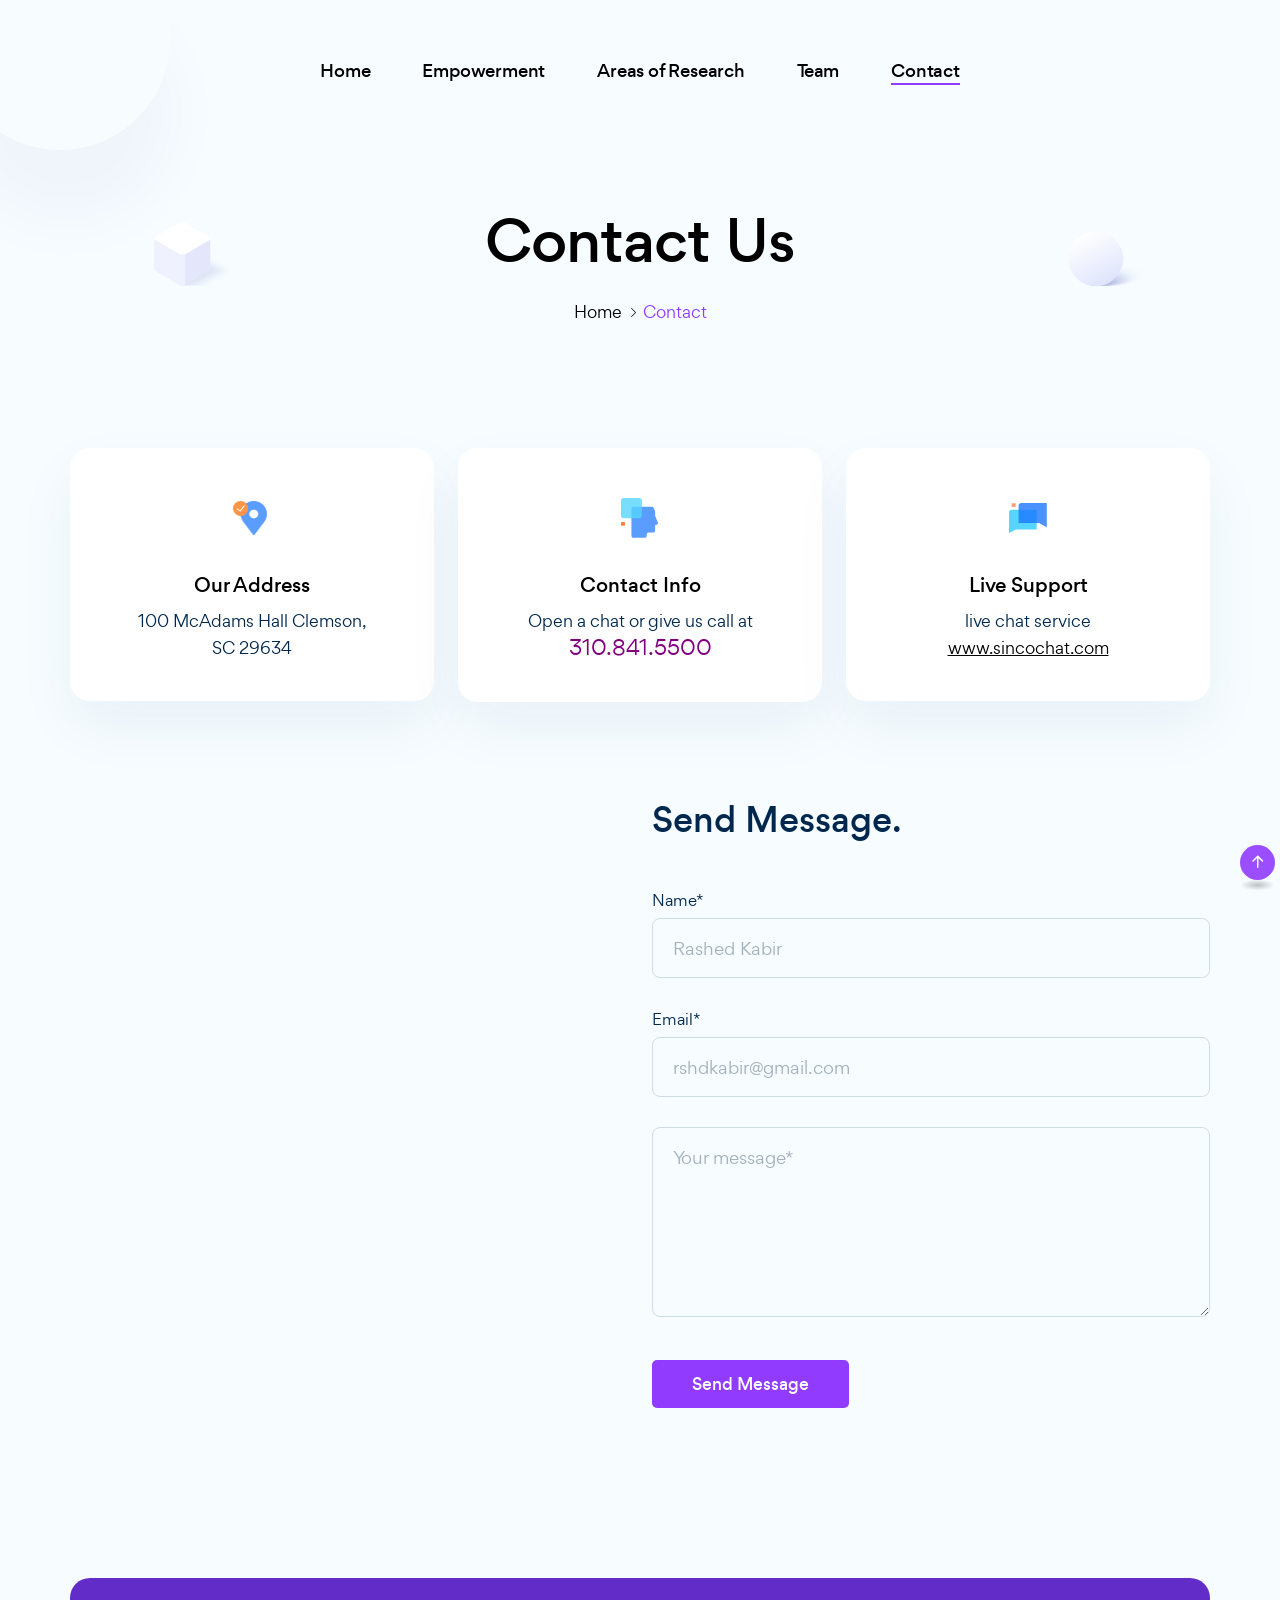
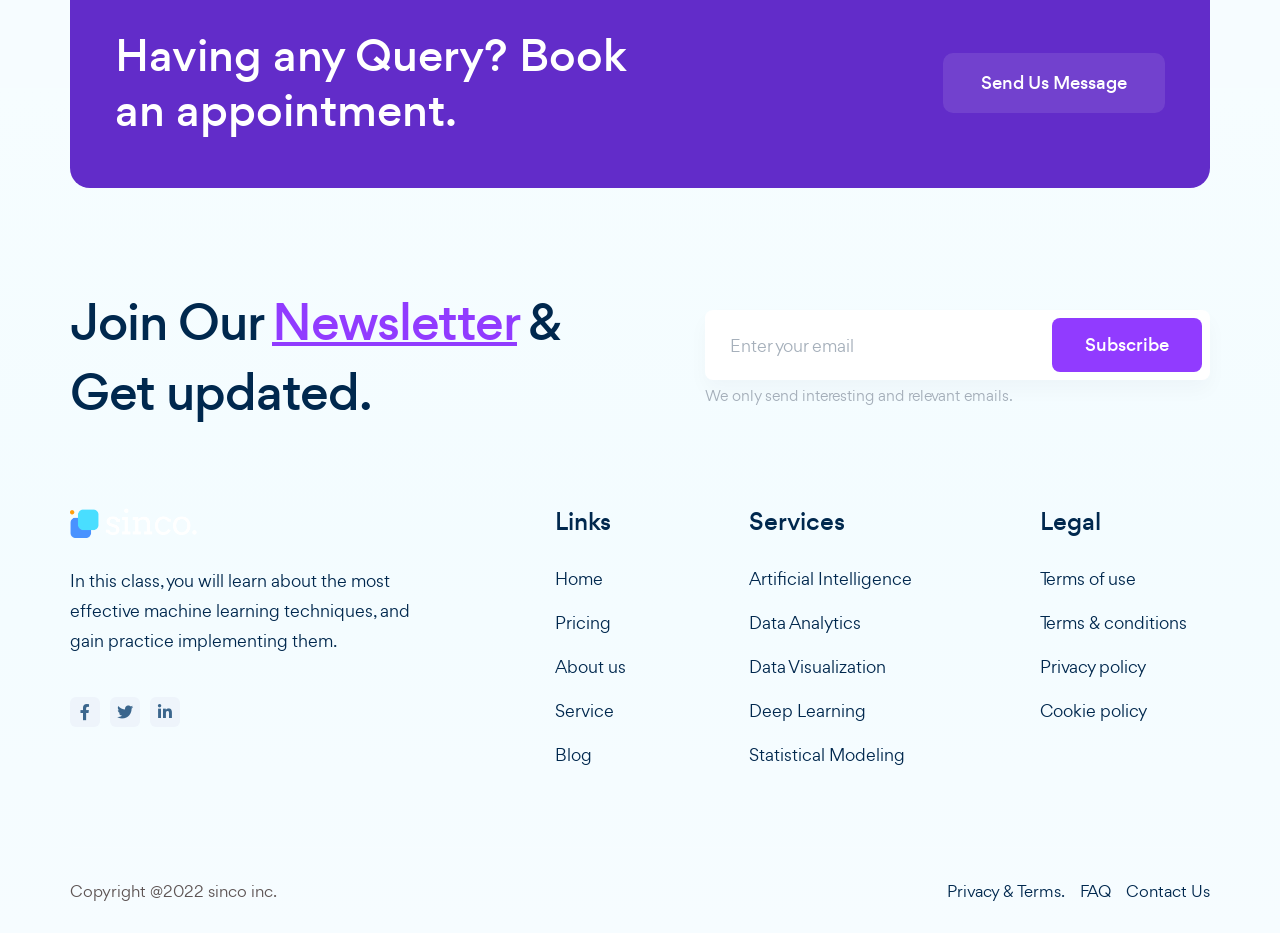
==== commit 5842ec1b: "init" ====
--- a/contact-us.html
+++ b/contact-us.html
@@ -235,7 +235,8 @@
 							<div class="address-block-two text-center mb-40 sm-mb-20">
 								<div class="icon d-flex align-items-center justify-content-center m-auto"><img src="images/icon/icon_17.svg" alt=""></div>
 								<h5 class="title">Our Address</h5>
-								<p>216/MacAddams Hall<br>Clemson University,Clemson,SC</p>
+								<p>100 McAdams Hall
+									Clemson,<br> SC 29634</p>
 							</div> <!-- /.address-block-two -->
 						</div>
 						<div class="col-md-4">
--- a/css/white.css
+++ b/css/white.css
@@ -282,4 +282,18 @@
   max-width: 77%;
   display: block;
   margin-top: -105px;
+}
+.fancy-feature-twelve .illustration-holder .card-two .info {
+  font-size: 16px;
+  margin: -6px 0 -9px;
+  color: white;
+}
+ h6 {
+  color: white !important;
+  font-weight: normal;
+}
+.block-style-two.md-mb-50{
+
+  margin-left: 25px !important;
+
 }
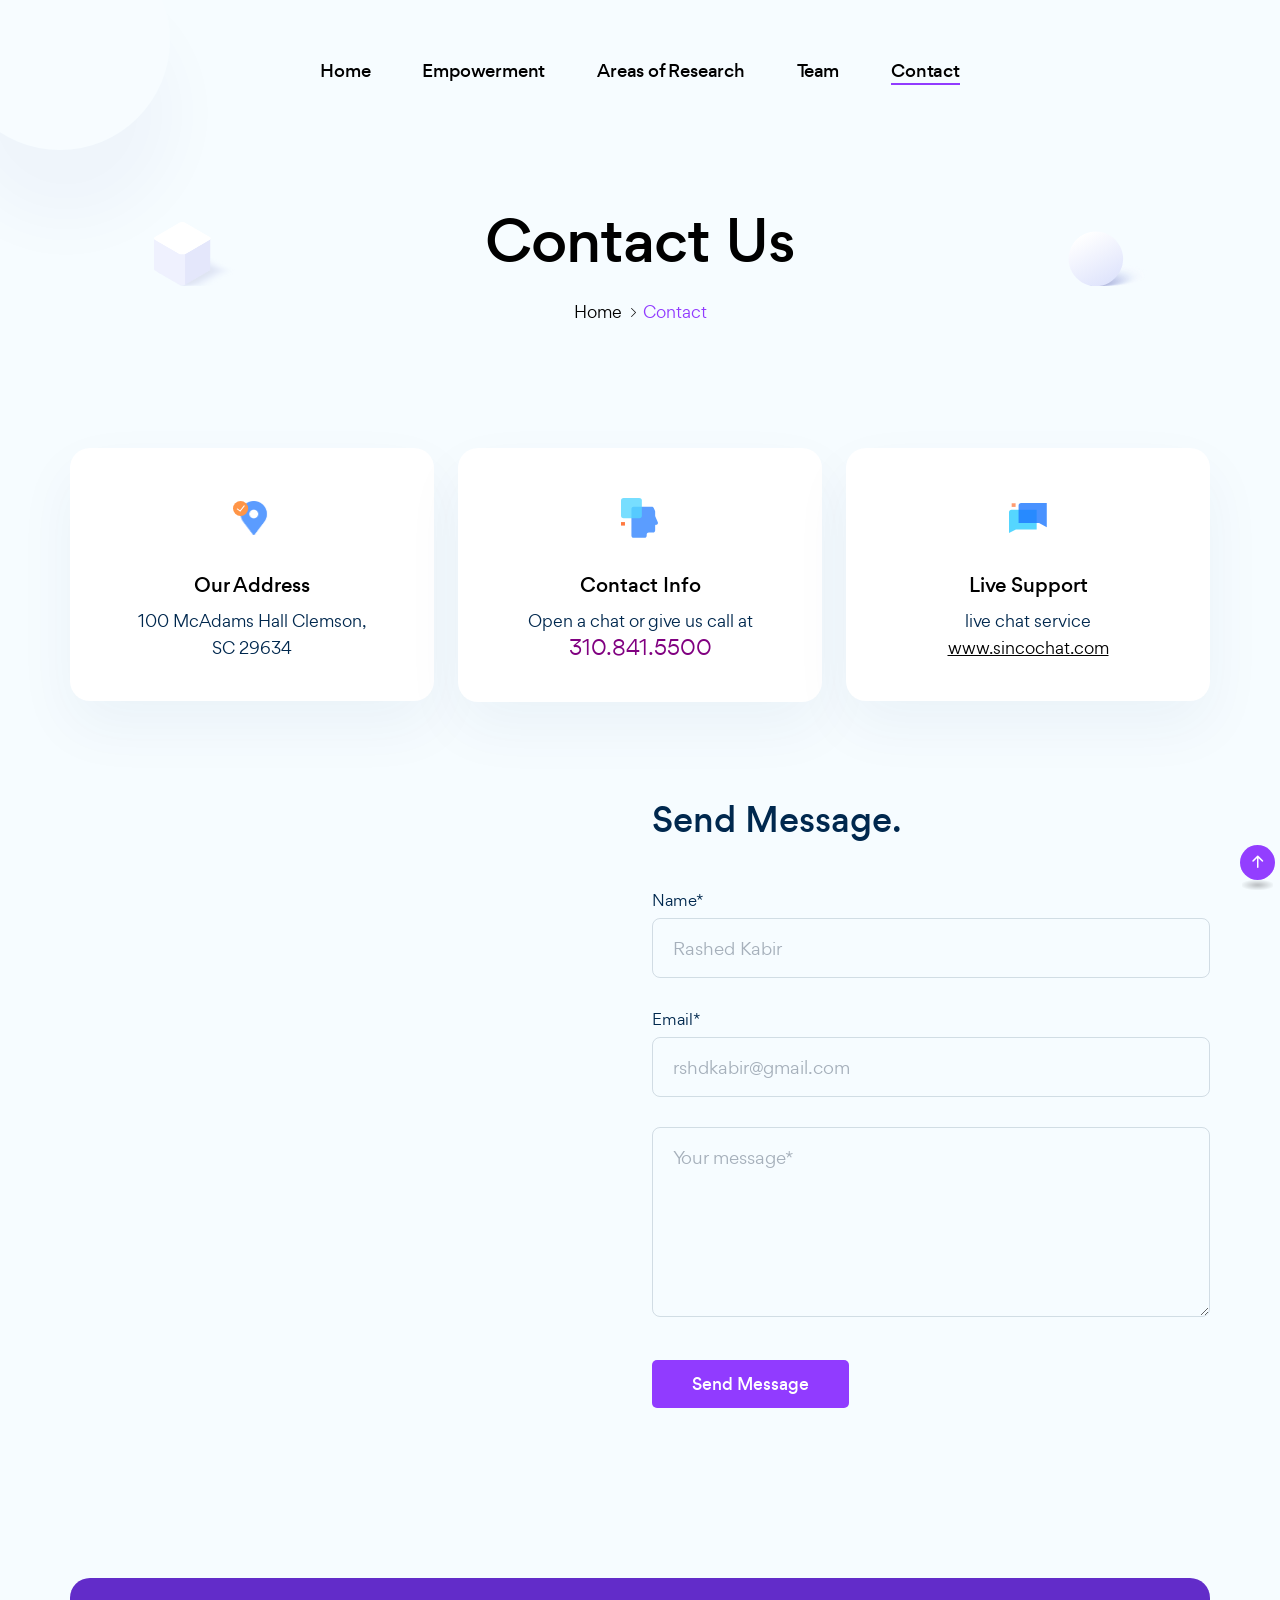
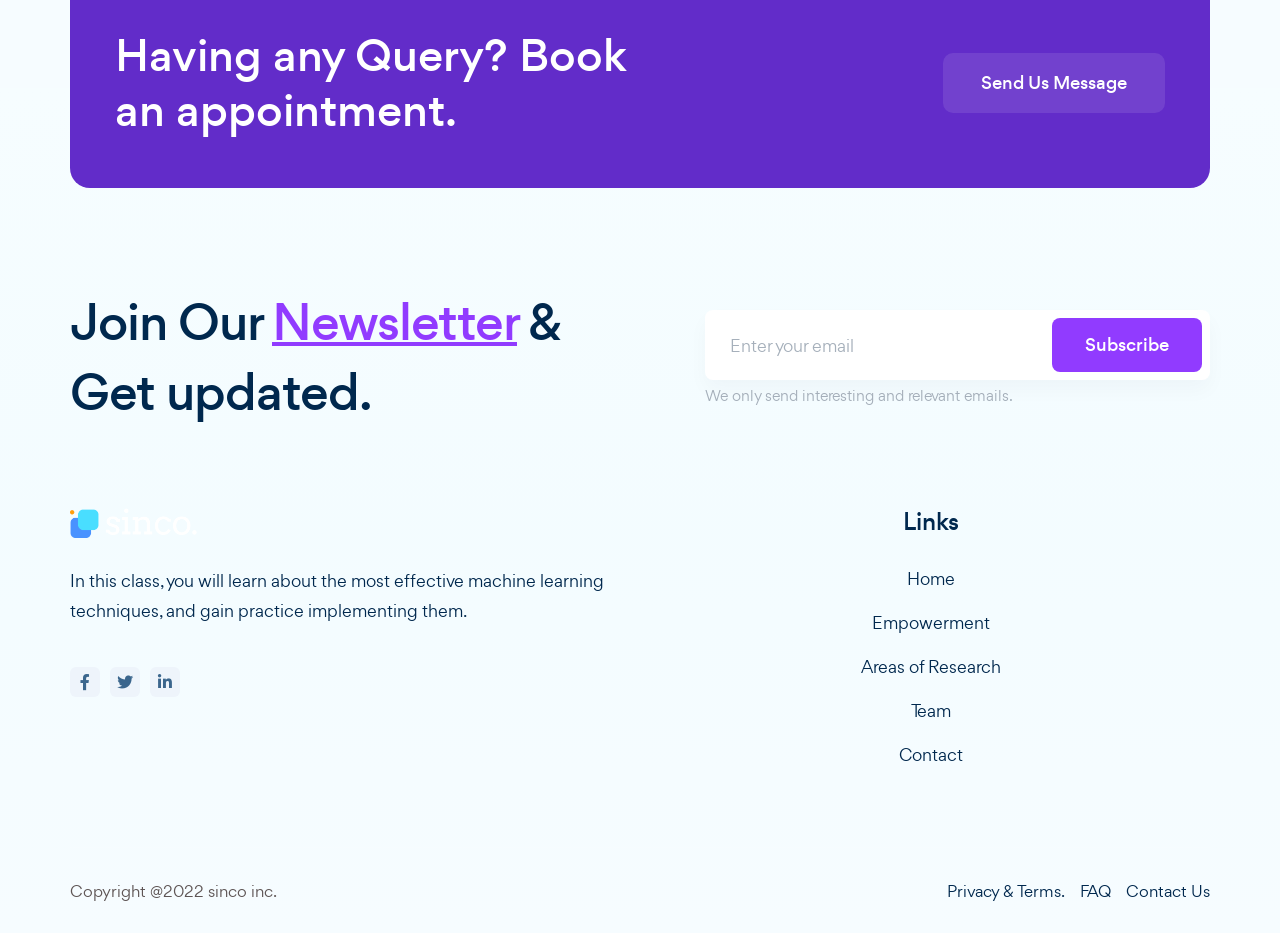
==== commit fedeb345: "init" ====
--- a/contact-us.html
+++ b/contact-us.html
@@ -356,7 +356,7 @@
 							</div>
 						</div> <!-- /.subscribe-area -->
 						<div class="row">
-							<div class="col-lg-4 footer-intro mb-40">
+							<div class="col-lg-6 footer-intro mb-40">
 								<div class="logo"><a href="index.html"><img src="images/logo/logo_01.png" alt="" width="130"></a></div>
 								<p>In this class, you will learn about the most effective machine learning techniques, and gain practice implementing them.</p>
 								<ul class="d-flex social-icon style-none">
@@ -365,17 +365,17 @@
 									<li><a href="#"><i class="fab fa-linkedin-in"></i></a></li>
 								</ul>
 							</div>
-							<div class="col-lg-2 col-sm-4 ms-auto mb-30">
+							<div style= "text-align: center;" class="col-lg-6 col-sm-6 ms-auto mb-30 ">
 								<h5 class="footer-title">Links</h5>
 								<ul class="footer-nav-link style-none">
-									<li><a href="index.html">Home</a></li>
-									<li><a href="pricing.html">Pricing</a></li>
-									<li><a href="about-us2.html">About us</a></li>
-									<li><a href="service-V1.html">Service</a></li>
-									<li><a href="blog-V1.html">Blog</a></li>
+									<li><a href="index-main.html">Home</a></li>
+									<li><a href="index.empowerment.html">Empowerment</a></li>
+									<li><a href="index-Areas_of_research.html">Areas of Research</a></li>
+									<li><a href="index-team.html">Team</a></li>
+									<li><a href="contact-us.html">Contact</a></li>
 								</ul>
 							</div>
-							<div class="col-lg-3 col-sm-4 mb-30">
+							<!-- <div class="col-lg-3 col-sm-4 mb-30">
 								<h5 class="footer-title">Services</h5>
 								<ul class="footer-nav-link style-none">
 									<li><a href="service-details-V1.html">Artificial Intelligence</a></li>
@@ -393,7 +393,7 @@
 									<li><a href="faq.html">Privacy policy</a></li>
 									<li><a href="faq.html">Cookie policy</a></li>
 								</ul>
-							</div>
+							</div> -->
 						</div>
 
 						<div class="bottom-footer">
--- a/css/team.css
+++ b/css/team.css
@@ -4,9 +4,7 @@
   .mt-50 {
     margin-top: 0px !important;
   }
-  .mt-110 {
-    margin-top: 0px !important;
-  }
+  
   .team-block-one {
     background: white;
     box-shadow: 0px 35px 70px rgba(0, 21, 133, 0.04);
@@ -103,5 +101,5 @@
   }
   .w-100 {
     width: 100% !important;
-    height: 304px !important;
+    height: 400px !important;
   }
--- a/css/white.css
+++ b/css/white.css
@@ -154,7 +154,7 @@
   color:#010d4c !important ;
 }
 .mt-170 {
-  margin-top: 0px;
+  margin-top: 25px;
 }
 .mt-190 {
   margin-top: 40px;
@@ -282,6 +282,7 @@
   max-width: 77%;
   display: block;
   margin-top: -105px;
+  border-radius: 175px;
 }
 .fancy-feature-twelve .illustration-holder .card-two .info {
   font-size: 16px;
@@ -292,8 +293,18 @@
   color: white !important;
   font-weight: normal;
 }
-.block-style-two.md-mb-50{
-
-  margin-left: 25px !important;
-
+
+@media (min-width: 1200px) and (max-width: 1800px){
+.title-style-one .main-title {
+  font-size: 52px;
+  margin-top: 20px;
+}
+}
+@media (min-width: 1800px){
+.ms-xxl-5 {
+  margin-left: 0rem !important;
+}
+}
+.ms-auto {
+  margin-left:0!important;
 }
